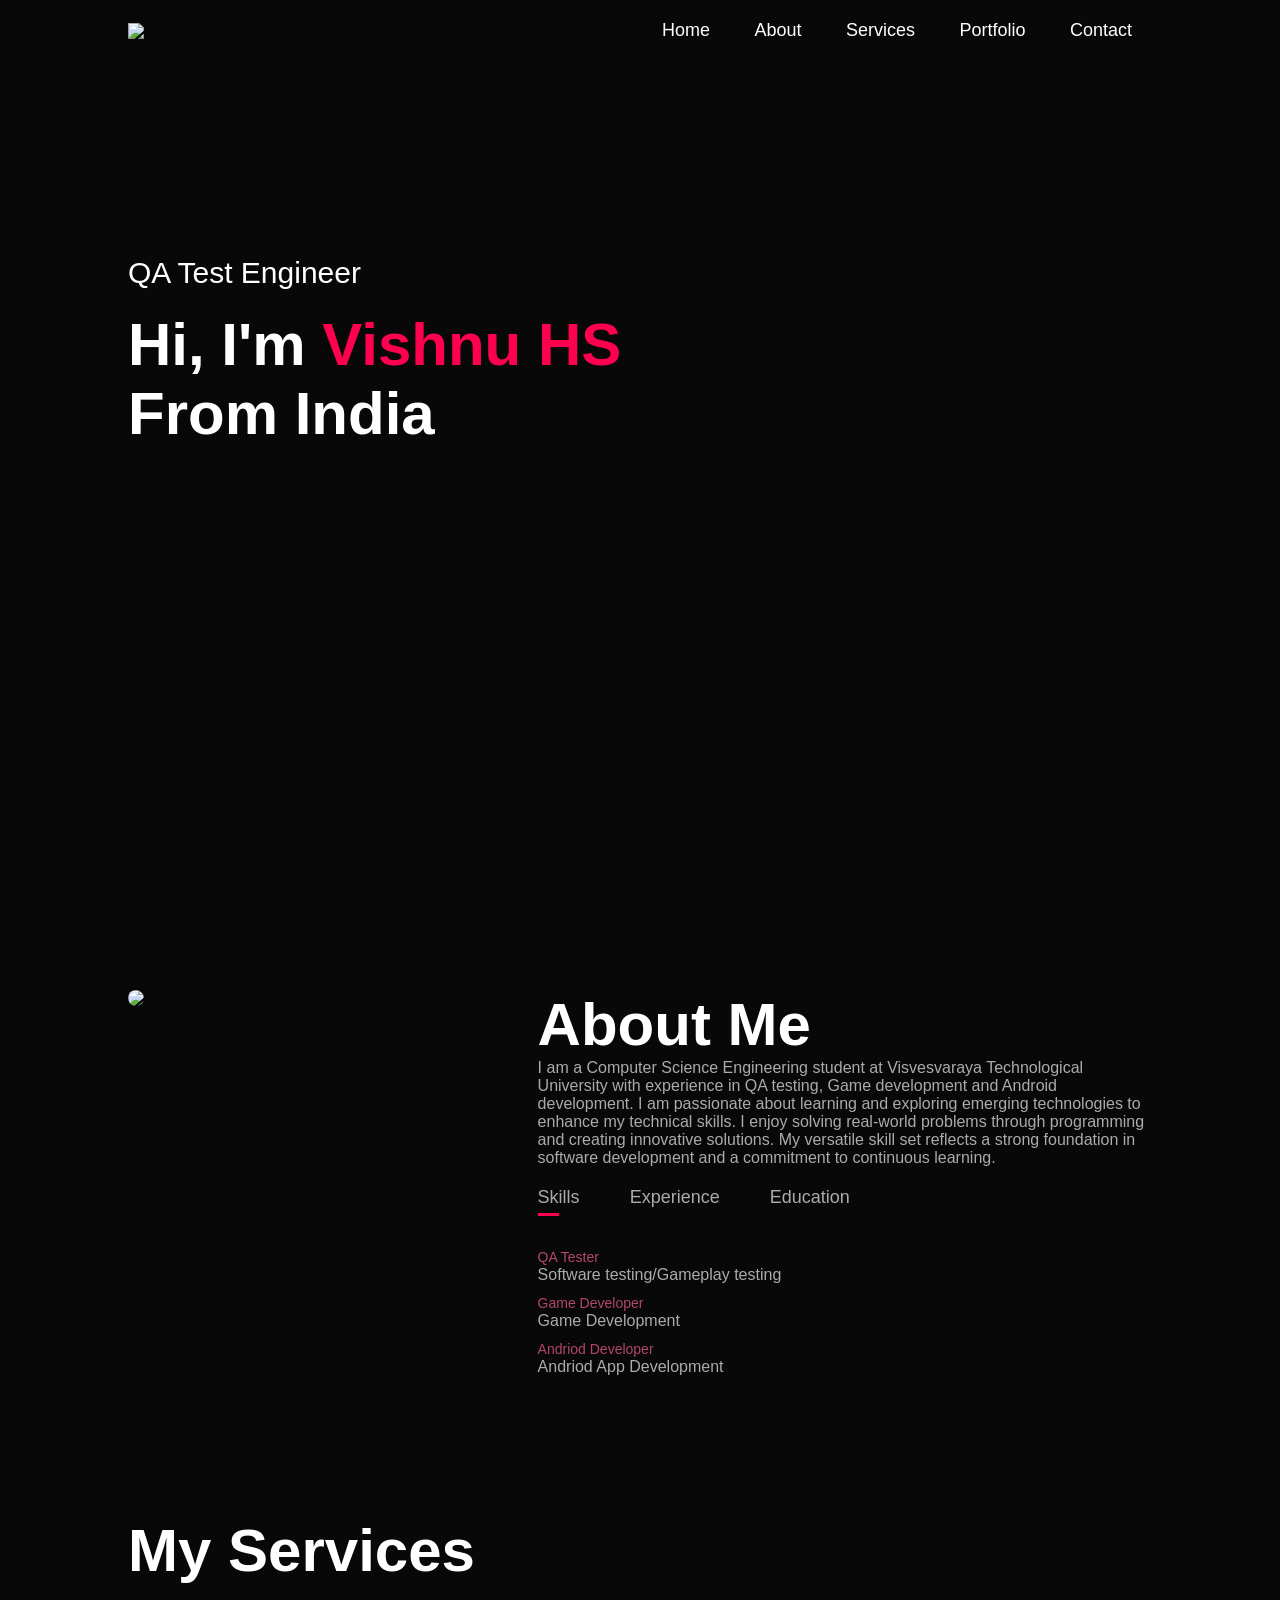
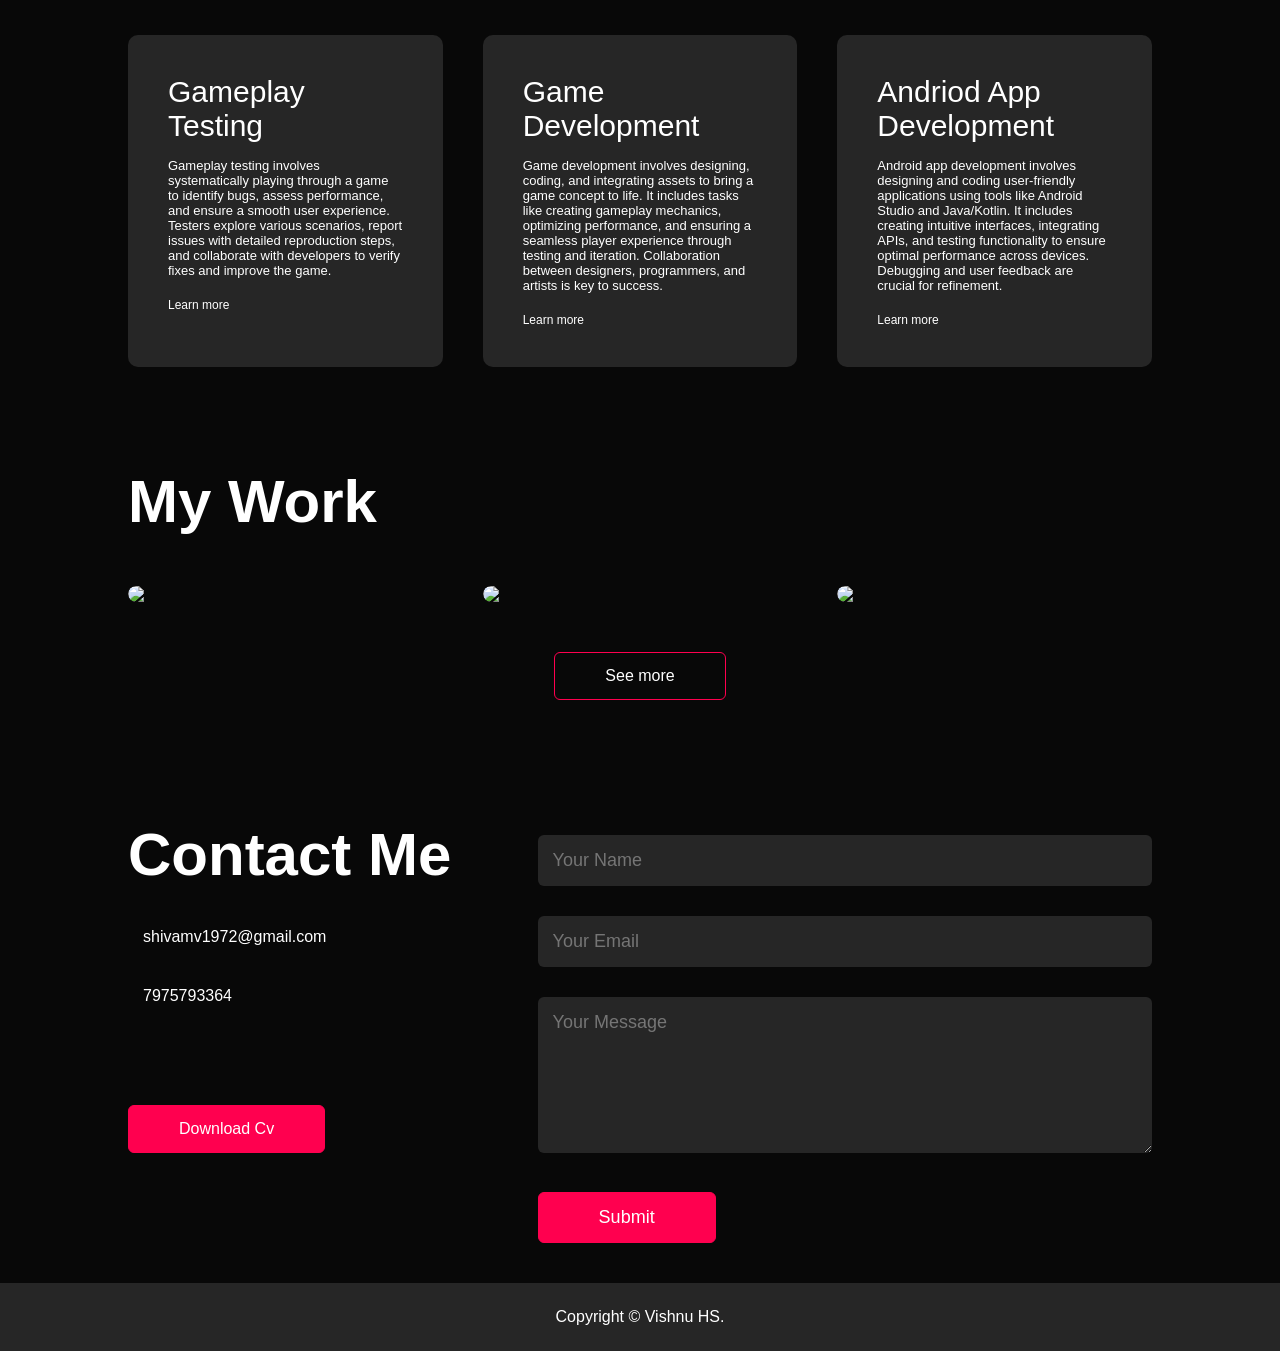
==== index.html @ 69793a9e "Add files via upload" ====
<!DOCTYPE html>
<html lang="en">
    <head>
        <meta charset="UTF-8">
        <meta http-equiv="X-UA-Compatible" content="IE=edge">
        <meta name="viewport" content="width=device-width, initial-scale=1.0">
        <title>Personal Portfolio Website</title>
        <link rel="stylesheet" href="style.css">
        <script src="https://kit.fontawesome.com/bfe7df4bf5.js" crossorigin="anonymous"></script>
    </head>
    <body>
    <div id="header">
        <div class="container">
            <nav>
                <img src="images/logo2.png" class="logo">
                <ul id="sidemenu">
                    <li><a href="#header">Home</a></li>
                    <li><a href="#about">About</a></li>
                    <li><a href="#services">Services</a></li>
                    <li><a href="#portfolio">Portfolio</a></li>
                    <li><a href="#contact">Contact</a></li>
                    <i class="fa-solid fa-xmark" onclick="closemenu()"></i>
                </ul>
                <i class="fa-solid fa-bars" onclick="openmenu()"></i>
            </nav>
        <div class="header-text">
            <p>QA Test Engineer</p>
            <h1>Hi, I'm <span>Vishnu HS</span><br>From India</h1>
        </div>
    </div>
</div>
<!-- ---------about--------- -->
<div id="about">
    <div class="container">
        <div class="row">
            <div class="about-col-1">
                <img src="images/user.png">
            </div>
            <div class="about-col-2">
                <h1 class="sub-title">About Me</h1>
                <p>I am a Computer Science Engineering student at Visvesvaraya Technological University with experience in QA testing, Game development and Android development. I am passionate about learning and exploring emerging technologies to enhance my technical skills. I enjoy solving real-world problems through programming and creating innovative solutions. My versatile skill set reflects a strong foundation in software development and a commitment to continuous learning.</p>
            
                <div class="tab-titles">
                    <p class="tab-links active-link" onclick="opentab('skills')">Skills</p>
                    <p class="tab-links" onclick="opentab('experience')">Experience</p>
                    <p class="tab-links"onclick="opentab('education')">Education</p>
                </div>
                <div class="tab-contents active-tab" id="skills">
                    <ul>
                        <li><span>QA Tester</span><br>Software testing/Gameplay testing</li>
                        <li><span>Game Developer</span><br>Game Development</li>
                        <li><span>Andriod Developer</span><br>Andriod App Development</li>
                    </ul>
                </div>
                <div class="tab-contents" id="experience">
                    <ul>
                        <li><span>Oct 2023-Nov 2023</span><br>Intrenship at ARK Infosolution</li>
                        <li><span>Oct 2022-oct 2022</span><br>Intrenship at 10 Seconds</li>
                    </ul>
                </div>
                <div class="tab-contents" id="education">
                    <ul>
                        <li><span>2019</span><br>SRV High School Hassan</li>
                        <li><span>2021</span><br>BGS PU College (PCMC) Hassan</li>
                        <li><span>2025</span><br>BE in Computer Science at RIT Hassan</li>
                    </ul>
                </div>
            </div>
        </div>
    </div>
</div>
<!-- ------------services------------ -->
<div id="services">
    <div class="container">
        <h1 class="sub-title">My Services</h1>
        <div class="services-list">
            <div>
                <i class="fa-solid fa-gamepad"></i>
                <h2>Gameplay Testing</h2>
                <p>Gameplay testing involves systematically playing through a game to identify bugs, assess performance, and ensure a smooth user experience. Testers explore various scenarios, report issues with detailed reproduction steps, and collaborate with developers to verify fixes and improve the game.</p>
                <a href="#">Learn more</a>
            </div>
            <div>
                <i class="fa-solid fa-trophy"></i>
                <h2>Game Development</h2>
                <p>Game development involves designing, coding, and integrating assets to bring a game concept to life. It includes tasks like creating gameplay mechanics, optimizing performance, and ensuring a seamless player experience through testing and iteration. Collaboration between designers, programmers, and artists is key to success.</p>
                <a href="#">Learn more</a>
            </div>
            <div>
                <i class="fa-brands fa-android"></i>
                <h2>Andriod App Development</h2>
                <p>Android app development involves designing and coding user-friendly applications using tools like Android Studio and Java/Kotlin. It includes creating intuitive interfaces, integrating APIs, and testing functionality to ensure optimal performance across devices. Debugging and user feedback are crucial for refinement.</p>
                <a href="#">Learn more</a>
            </div>
        </div>  
    </div>
</div>
<!-- ----------portfolio----------- -->
<div id="portfolio">
    <div class="container">
        <h1 class="sub-title">My Work</h1>
        <div class="work-list">
            <div class="work">
                <img src="images/work-1.png">
                <div class="layer">
                    <h3>Memory Card Game</h3>
                    <p>A memory card game challenges players to match pairs of cards by remembering their positions. Players flip two cards at a time, aiming to find matching pairs while improving memory and concentration skills. It's engaging and often features themes or images for added fun.</p>
                    <a href="https://github.com/VisHnuhs117/Memory-Card-Game"><i class="fa-solid fa-up-right-from-square"></i></a>
                </div>
            </div>
            <div class="work">
                <img src="images/work-3.png">
                <div class="layer">
                    <h3>MediaMorph AI</h3>
                    <p>A mini project on Generative AI called 'MediaMorph AI' for our VTU 6th semester curriculum. It generates media content from user prompts. We chose Django for building dynamic web applications, and OpenAI as our AI model.</p>
                    <a href="https://github.com/Sharan-m-04/MediaMorph-AI"><i class="fa-solid fa-up-right-from-square"></i></a>
                </div>
            </div>
            <div class="work">
                <img src="images/work-2.png">
                <div class="layer">
                    <h3>Inspyr AI</h3>
                    <p>A project on Generative AI called 'Inspyr AI' for our VTU 7th semester curriculum. It generates images, and websites from user prompts. We chose Django for its power and efficiency in building dynamic web applications, and OpenAI as our AI model.</p>
                    <a href="https://github.com/Sharan-m-04/Inspyr-AI"><i class="fa-solid fa-up-right-from-square"></i></a>
                </div>
            </div>
        </div>
        <a href="#" class="btn">See more</a>
    </div>
</div>
<!-- ------------contact------------- -->
<div id="contact">
    <div class="container">
        <div class="row">
            <div class="contact-left">
                <h1 class="sub-title">Contact Me</h1>
                <p><i class="fa-solid fa-paper-plane"></i> shivamv1972@gmail.com</p>
                <p><i class="fa-solid fa-phone"></i>7975793364</p>
                <div class="social-icons">
                    <a href="https://www.facebook.com/vishnu.hs.33"><i class="fa-brands fa-facebook"></i></a>
                    <a href="https://x.com/VishnuHs117"><i class="fa-brands fa-x-twitter"></i></a>
                    <a href="https://www.instagram.com/soul_vishnu/"><i class="fa-brands fa-instagram"></i></a>
                    <a href="https://www.linkedin.com/in/vishnuhs"><i class="fa-brands fa-linkedin"></i></a>
                </div>
                <a href="images/vishnu's final resume.pdf" download class="btn btn2">Download Cv</a>
            </div>
            <div class="contact-right">
                <form name="submit-to-google-sheet">
                    <input type="text" name="Name" placeholder="Your Name" required>
                    <input type="email" name="Email" placeholder="Your Email " required>
                    <textarea name="Message" rows="6" placeholder="Your Message"></textarea>
                    <button type="submit" class="btn btn2">Submit</button>
                </form>
                <span id="msg"></span>
            </div>
        </div>
    </div>
    <div class="copyright">
        <p>Copyright © Vishnu HS.</p>
    </div>
</div>


<script>
    
    var tablinks = document.getElementsByClassName("tab-links");
    var tabcontants = document.getElementsByClassName("tab-contents");

    function opentab(tabname){
        for(tablink of tablinks){
            tablink.classList.remove("active-link");
        }
        for(tabcontant of tabcontants){
            tabcontant.classList.remove("active-tab");
        }
        event.currentTarget.classList.add("active-link");
        document.getElementById(tabname).classList.add("active-tab");
    }
</script>

<script>

    var sidemenu = document.getElementById("sidemenu");

    function openmenu(){
        sidemenu.style.right = "0";
    }
    function closemenu(){
        sidemenu.style.right = "-200px";
    }
</script>
<script>
    const scriptURL = 'https://script.google.com/macros/s/AKfycbzP4ysiC6r37HpPtW-5pxnz7hqPcOcXJaPARmUXBC1kpALMcOkuEuBPaRUkXiksy0QAtQ/exec'
    const form = document.forms['submit-to-google-sheet']
    const msg = document.getElementById("msg")
  
    form.addEventListener('submit', e => {
      e.preventDefault()
      fetch(scriptURL, { method: 'POST', body: new FormData(form)})
        .then(response => {
            msg.innerHTML = "Message sent successfully"
            setTimeout(function(){
                msg.innerHTML = ""
            },5000)
            form.reset()
        })
        .catch(error => console.error('Error!', error.message))
    })
  </script>
</body>
</html>
---- style.css ----
*{
    margin: 0;
    padding: 0;
    font-family: 'Poppins', sans-serif;
    box-sizing: border-box;
}
html{
    scroll-behavior: smooth;
}
body{
    background: #080808;
    color: #fff;
}
#header{
    width: 100%;
    height: 100vh;
    background-image: url(images/background.png);
    background-size: cover;
    background-position: center;
}
.container{
    padding: 10px 10%;
}

.logo{
    width:110px
}
nav{
    display: flex;
    align-items: center;
    justify-content: space-between;
    flex-wrap: wrap;
}

nav ul li{
    display: inline-block;
    list-style: none;
    margin: 10px 20px;
}

nav ul li a{
    color: #fff;
    text-decoration: none;
    font-size: 18px;
    position: relative;
}
nav ul li a::after{
    content: '';
    width: 0;
    height: 3px;
    background: #ff004f;
    position: absolute;
    left: 0;
    bottom: -6px;
    transition: 0.5s;
}
nav ul li a:hover::after{
    width: 100%;
}
.header-text{
    margin-top: 20%;
    font-size: 30px;
}
.header-text h1{
    font-size: 60px;
    margin-top: 20px;
}
.header-text h1 span{
    color: #ff004f;
}

/* -----------about----------- */
#about{
    padding: 80px 0;
    color: #ababab;
}
.row{
    display: flex;
    justify-content: space-between;
    flex-wrap: wrap;
}

.about-col-1{
    flex-basis: 35%;
}
.about-col-1 img{
    width: 100%;
    border-radius: 15px;
}
.about-col-2{
    flex-basis: 60%;
}

.sub-title{
    font-size: 60px;
    font-weight: 600;
    color: #fff;
}

.tab-titles{
    display: flex;
    margin: 20px 0 40px;
}
.tab-links{
    margin-right: 50px;
    font-size: 18px;
    font-weight: 500;
    cursor: pointer;
    position: relative;
}
.tab-links::after{
    content: '';
    width: 0;
    height: 3px;
    background: #ff004f;
    position: absolute;
    left: 0;
    bottom: -8px;
    transition: 0.5s;
}

.tab-links.active-link::after{
    width: 50%;
}

.tab-contents ul li{
    list-style: none;
    margin: 10px 0; 
}
.tab-contents ul li span{
    color: #b54769;
    font-size: 14px;
}
.tab-contents{
    display: none;
}
.tab-contents.active-tab{
    display: block;
}

/* -----------services---------- */
#services{
    padding: 30px 0;
}
.services-list{
    display: grid;
    grid-template-columns: repeat(auto-fit, minmax(250px, 1fr));
    grid-gap: 40px;
    margin-top: 50px;
}
.services-list div{
    background: #262626;
    padding: 40px;
    font-size: 13px;
    font-weight: 300;
    border-radius: 10px;
    transition: background 0.5s, transform 0.5s;
}
.services-list div i{
    font-size: 50px;
    margin-bottom: 30px;
}
.services-list div h2{
    font-size: 30px;
    font-weight: 500;
    margin-bottom: 15px;
}
.services-list div a{
    text-decoration: none;
    color: #fff;
    font-size: 12px;
    margin-top: 20px;
    display: inline-block;
}
.services-list div:hover{
    background: #ff004f;
    transform: translateY(-10px);
}
/* ----------portfolio------------ */
#portfolio{
    padding: 50px 0;
}
.work-list{
    display: grid;
    grid-template-columns: repeat(auto-fit, minmax(250px, 1fr));
    grid-gap: 40px;
    margin-top: 50px;
}
.work{
    border-radius: 10px;
    position: relative;
    overflow: hidden;
}
.work img{
    width: 100%;
    border-radius: 10px;
    display: block;
    transition: transform 0.5s;
}
.layer{
    width: 100%;
    height: 0;
    background: linear-gradient(rgba(0,0,0,0.6), #ff004f);
    border-radius: 10px;
    position: absolute;
    left: 0;
    bottom: 0;
    overflow: hidden;
    display: flex;
    align-items: center;
    justify-content: center;
    flex-direction: column;
    padding: 0, 40px;
    text-align: center;
    font-size: 14px;
    transition: height 0.5s;
}
.layer h3{
    font-weight: 500;
    margin-bottom: 20px;
}
.layer a{
    margin-top: 20px;
    color: #ff004f;
    text-decoration: none;
    font-size: 18px;
    line-height: 60px;
    background: #fff;
    width: 60px;
    height: 60px;
    border-radius: 50%;
    text-align: center;
}
.work:hover img{
    transform: scale(1.1);
}
.work:hover .layer{
    height: 100%;
}
.btn{
    display: block;
    margin: 50px auto;
    width: fit-content;
    border: 1px solid #ff004f;
    padding: 14px 50px;
    border-radius: 6px;
    text-decoration: none;
    color: #fff;
    transition: background 0.5s;
}
.btn:hover{
    background: #ff004f;
}
/* -----------contact--------- */
.contact-left{
    flex-basis: 35%;
}
.contact-right{
    flex-basis: 60%;
}
.contact-left p{
    margin-top: 30px;
}
.contact-left p i{
    color: #ff004f;
    margin-right: 15px;
    font-size: 25px;
}
.social-icons{
    margin-top: 30px;
}
.social-icons a{
    text-decoration: none;
    font-size: 30px;
    margin-right: 15px;
    color: #ababab;
    display: inline-block;
    transition: transform 0.5s;
}
.social-icons a:hover{
    color: #ff004f;
    transform: translateY(-5px);
}
.btn.btn2{
    display: inline-block;
    background: #ff004f;
}
.contact-right form{
    width: 100%;
}
form input, form textarea{
    width: 100%;
    border: 0;
    outline: none;
    background: #262626;
    padding: 15px;
    margin: 15px 0;
    color: #fff;
    font-size: 18px;
    border-radius: 6px;
}
form .btn2{
    padding: 14px 60px;
    font-size: 18px;
    margin-top: 20px;
    cursor: pointer;
}
.copyright{
    width: 100%;
    text-align: center;
    padding: 25px;
    background: #262626;
    font-weight: 300;
    margin-top: 20px;
}
/* -------------css for small screens------------- */
nav .fa-solid{
    display: none;
}

@media only screen and (max-width: 600px){
    #header{
        background-image: url(images/phone-background.png);
    }
    .header-text{
        margin-top: 100%;
        font-size: 16px;
    }
    .header-text h1{
        font-size: 30px;
    }
    nav .fa-solid{
        display: block;
        font-size: 25px;
    }
    nav ul{
        background: #ff004f;
        position: fixed;
        top: 0;
        right: -200px;
        width: 200px;
        height: 100vh;
        padding-top: 50px;
        z-index: 2;
        transition: right 0.5s;
    }
    nav ul li{
        display: block;
        margin: 25px;
    }
    nav ul .fa-solid{
        position: absolute;
        top: 25px;
        left: 25px;
        cursor: pointer;
    }
    .sub-title{
        font-size: 40px;
    }
    .about-col-1, .about-col-2{
        flex-basis: 100%;
    }
    .about-col-1{
        margin-bottom: 30px;
    }
    .about-col-2{
        font-size: 14px;
    }
    .tab-links{
        font-size: 16px;
        margin-right: 20px;
    }
    .contact-left, .contact-right{
        flex-basis: 100%;
    }
    .copyright{
        font-size: 14px;
    }
}
#msg{
    color: #61b752;
    margin-top: -40px;
    display: block;
}
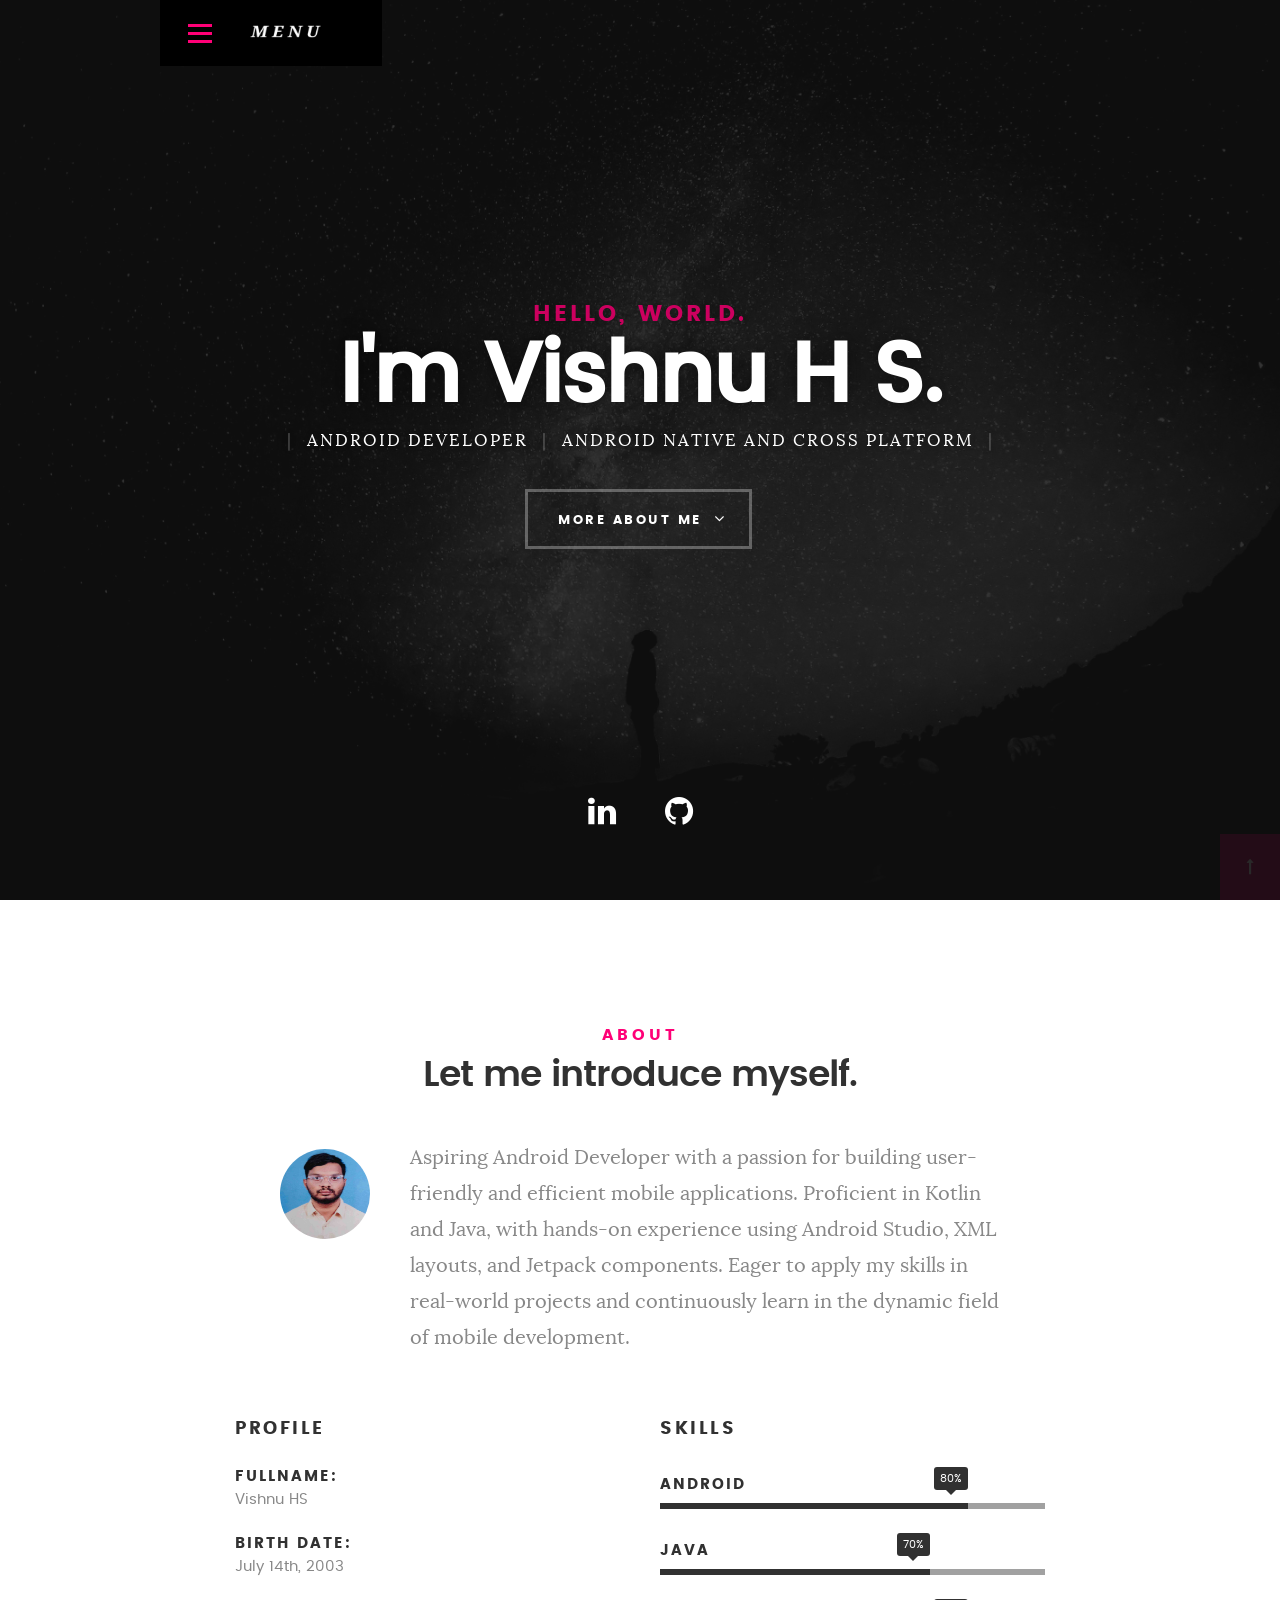
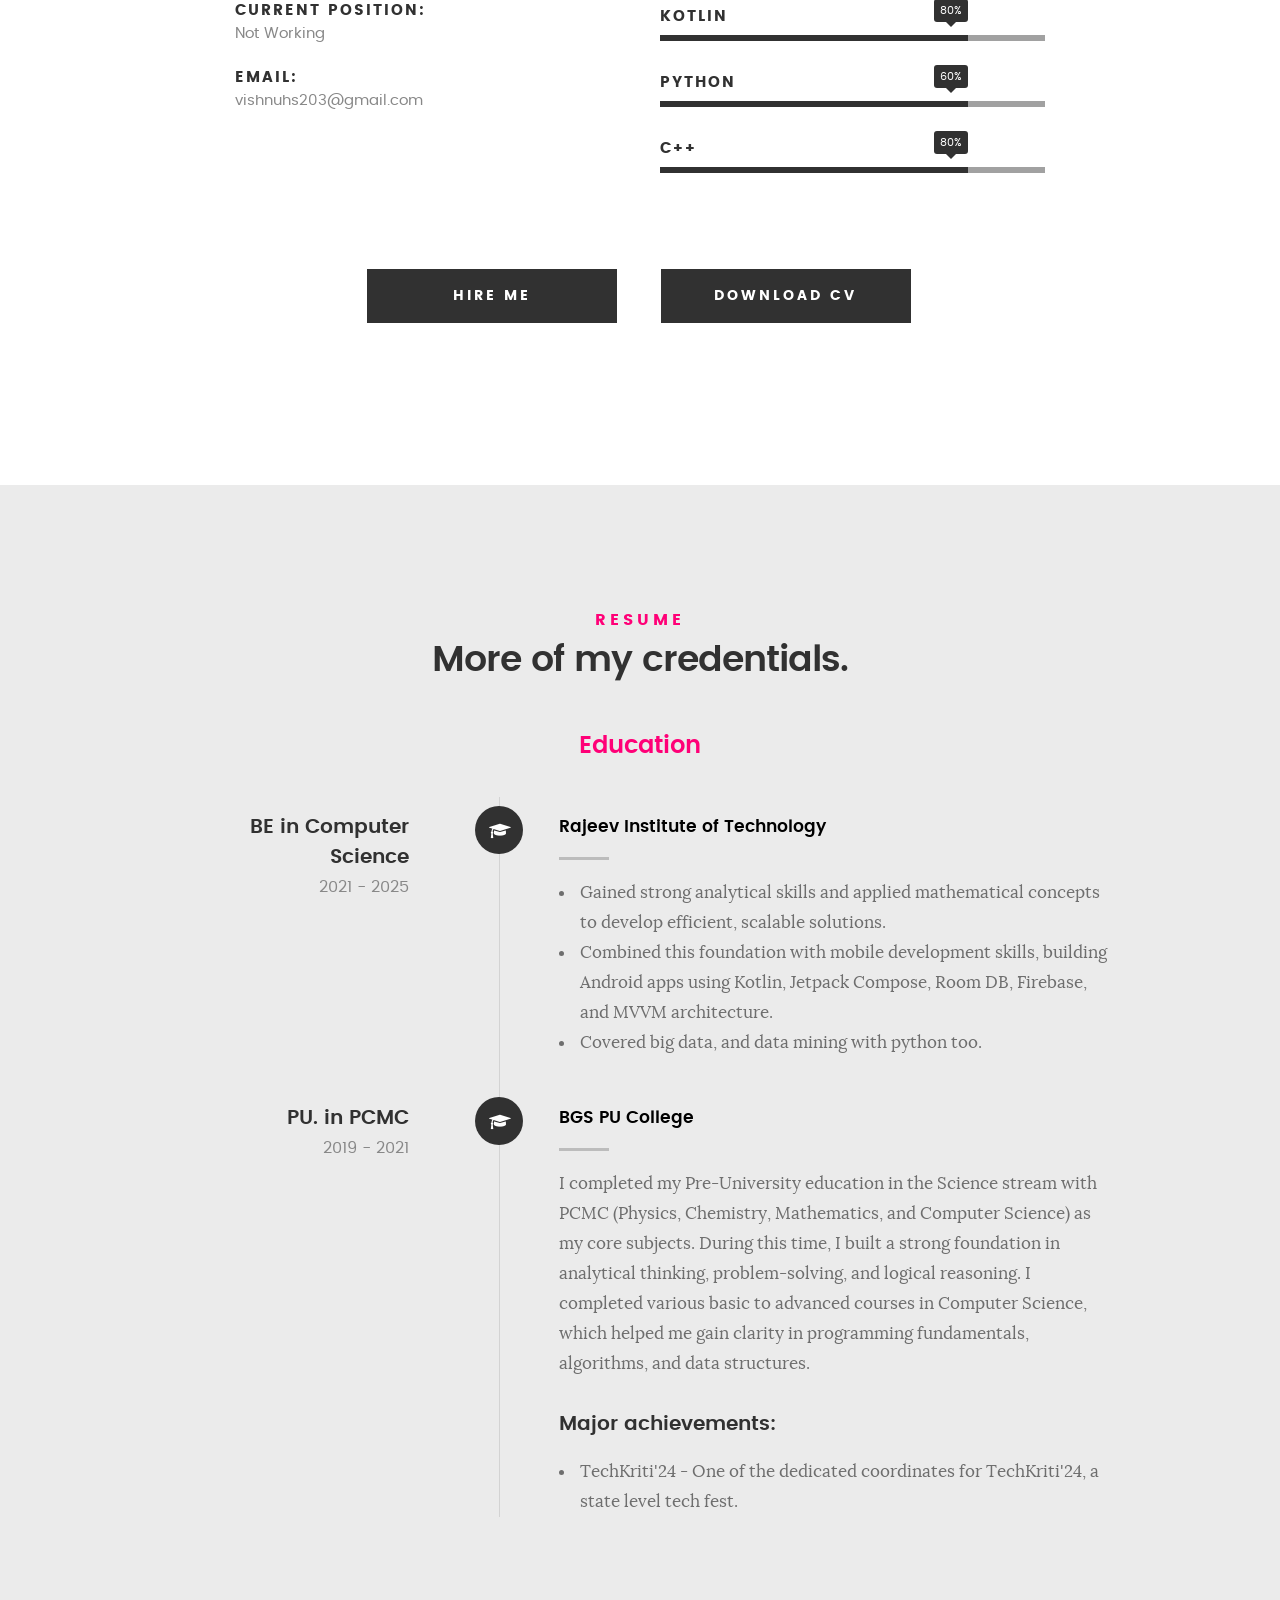
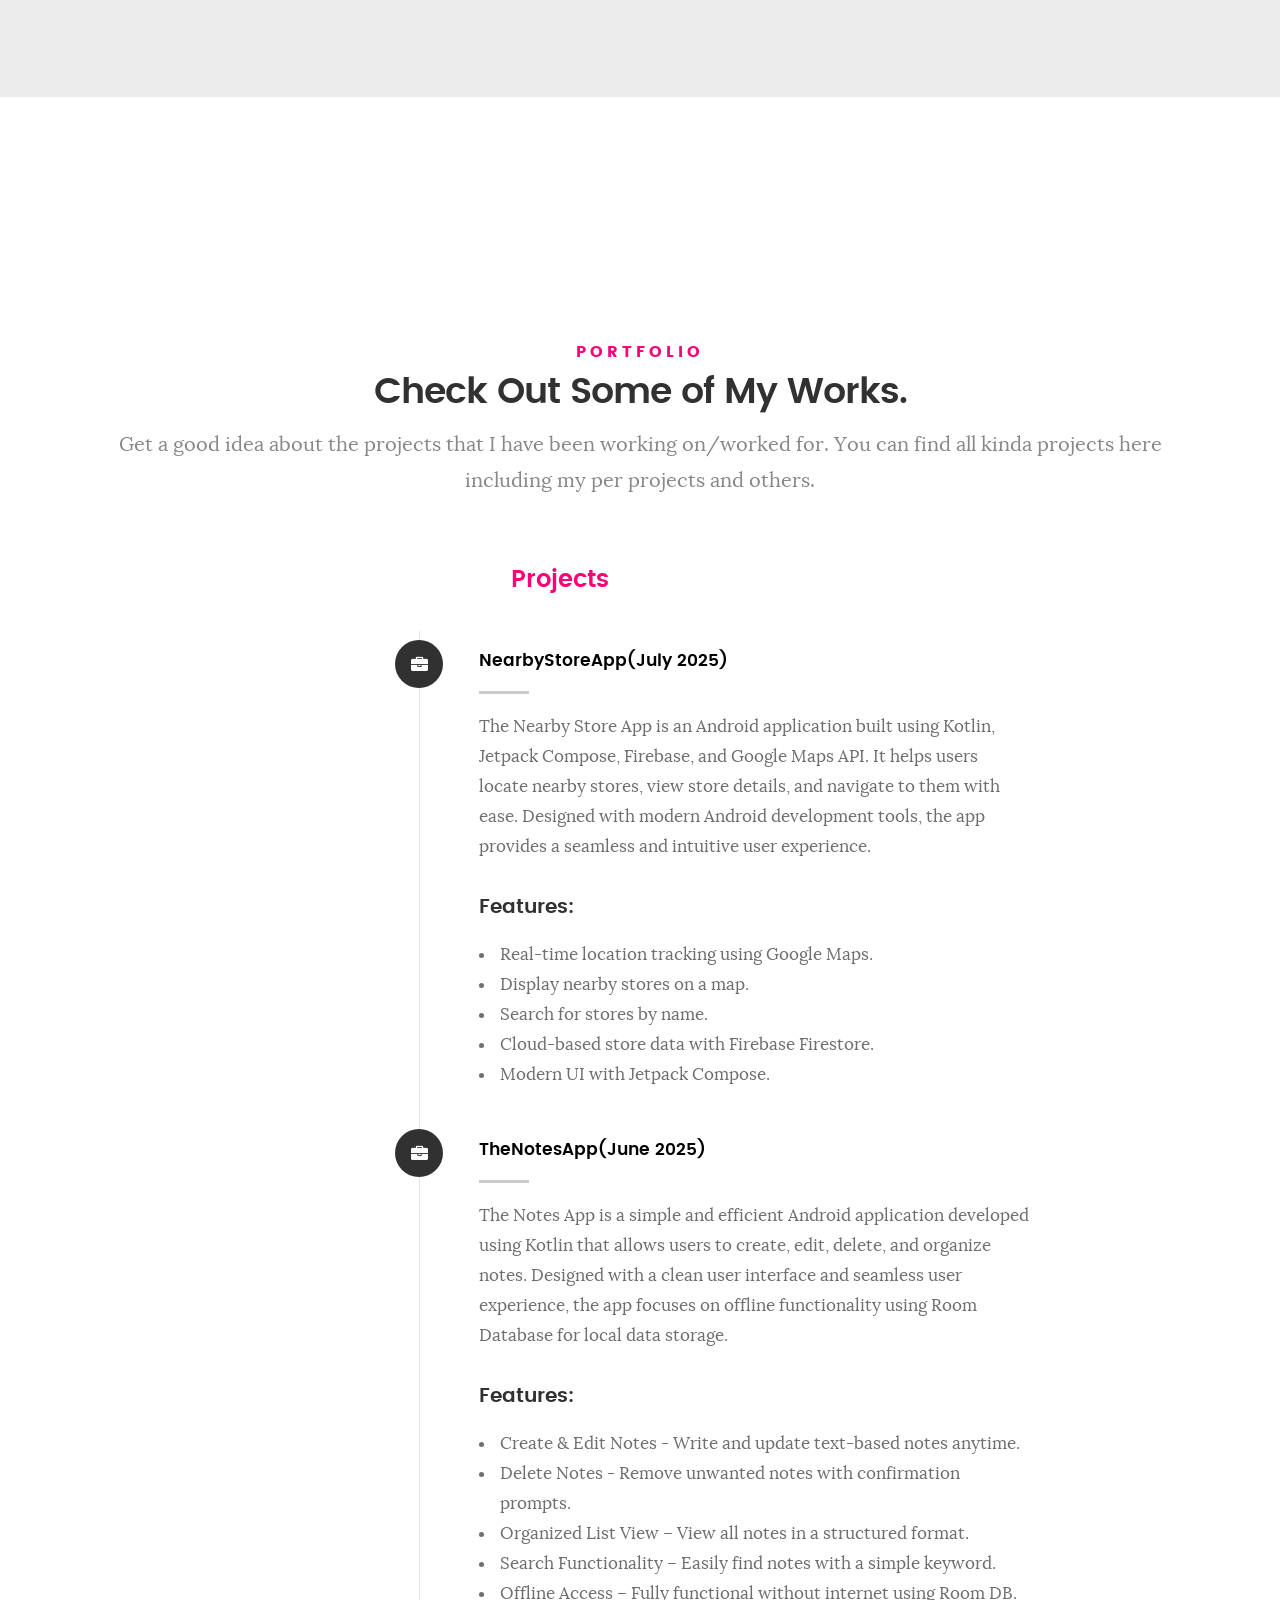
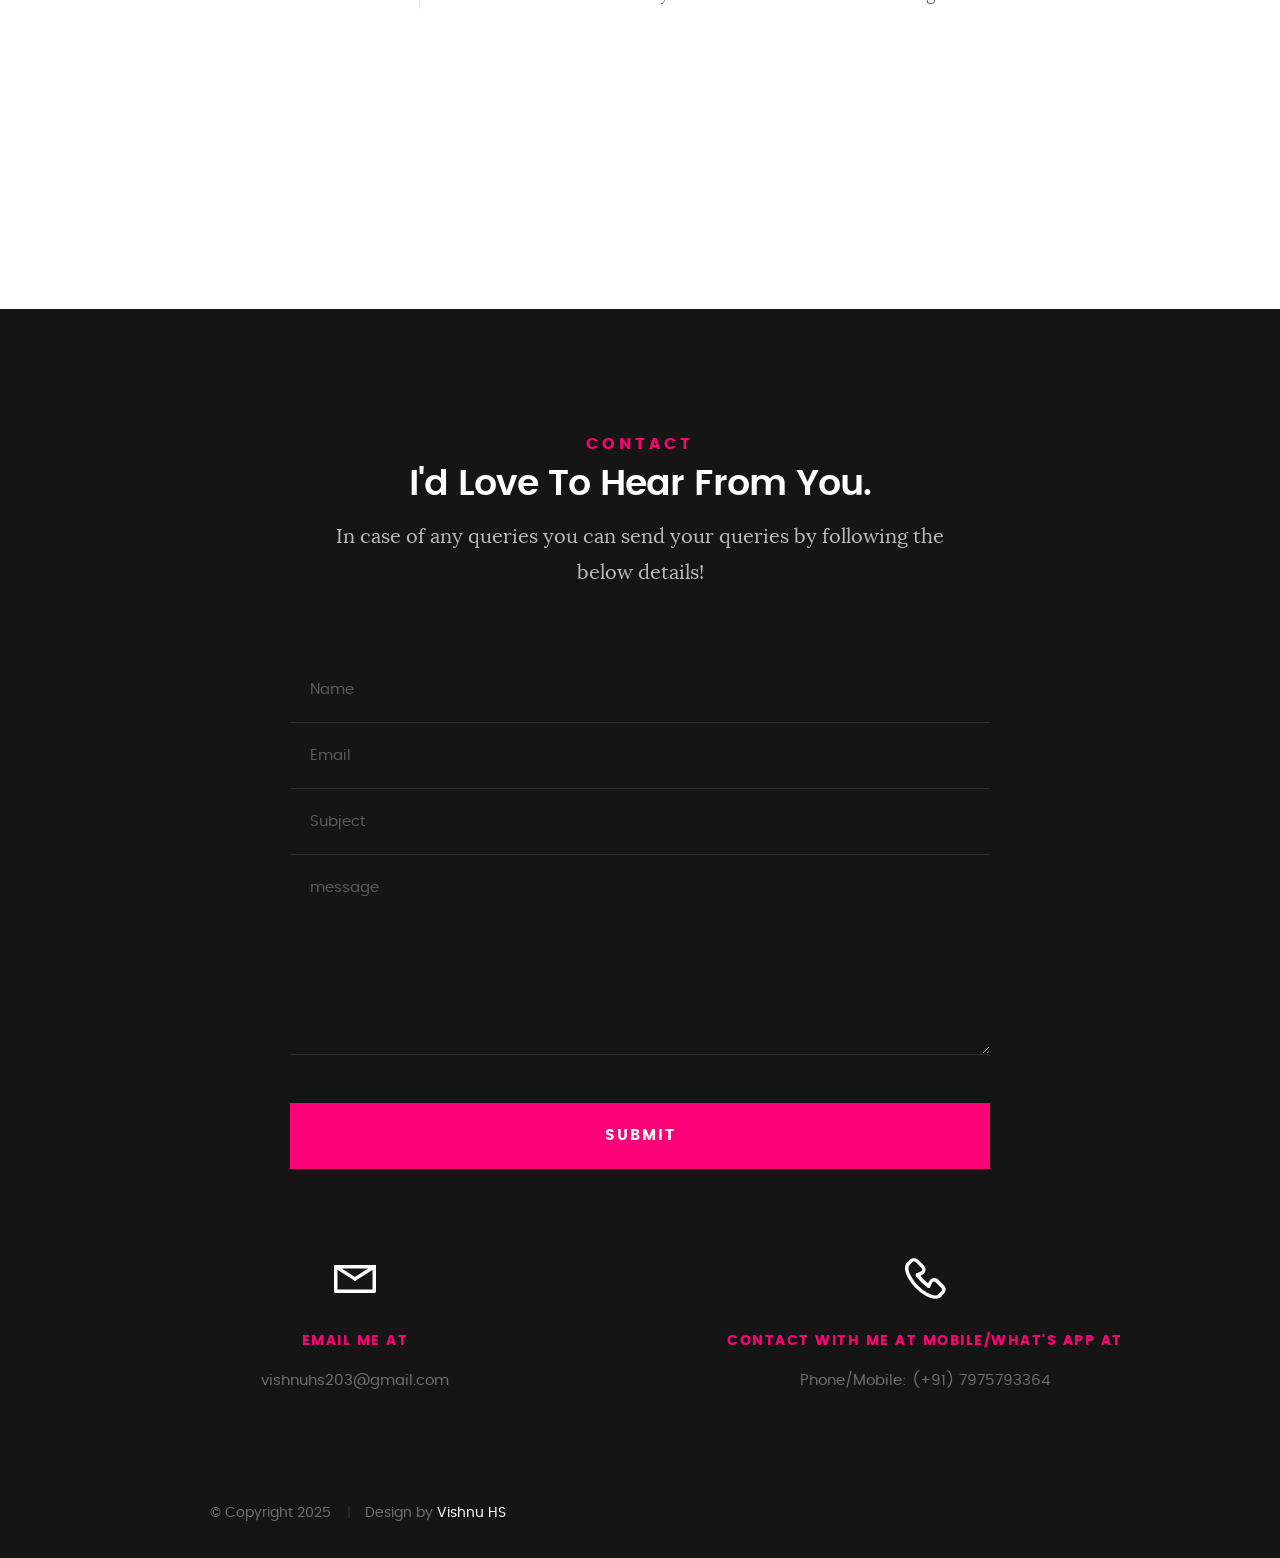
==== commit 8fdb451f: "Add files via upload" ====
--- a/index.html
+++ b/index.html
@@ -1,211 +1,542 @@
 <!DOCTYPE html>
-<html lang="en">
-    <head>
-        <meta charset="UTF-8">
-        <meta http-equiv="X-UA-Compatible" content="IE=edge">
-        <meta name="viewport" content="width=device-width, initial-scale=1.0">
-        <title>Personal Portfolio Website</title>
-        <link rel="stylesheet" href="style.css">
-        <script src="https://kit.fontawesome.com/bfe7df4bf5.js" crossorigin="anonymous"></script>
-    </head>
-    <body>
-    <div id="header">
-        <div class="container">
-            <nav>
-                <img src="images/logo2.png" class="logo">
-                <ul id="sidemenu">
-                    <li><a href="#header">Home</a></li>
-                    <li><a href="#about">About</a></li>
-                    <li><a href="#services">Services</a></li>
-                    <li><a href="#portfolio">Portfolio</a></li>
-                    <li><a href="#contact">Contact</a></li>
-                    <i class="fa-solid fa-xmark" onclick="closemenu()"></i>
-                </ul>
-                <i class="fa-solid fa-bars" onclick="openmenu()"></i>
-            </nav>
-        <div class="header-text">
-            <p>QA Test Engineer</p>
-            <h1>Hi, I'm <span>Vishnu HS</span><br>From India</h1>
-        </div>
-    </div>
-</div>
-<!-- ---------about--------- -->
-<div id="about">
-    <div class="container">
-        <div class="row">
-            <div class="about-col-1">
-                <img src="images/user.png">
-            </div>
-            <div class="about-col-2">
-                <h1 class="sub-title">About Me</h1>
-                <p>I am a Computer Science Engineering student at Visvesvaraya Technological University with experience in QA testing, Game development and Android development. I am passionate about learning and exploring emerging technologies to enhance my technical skills. I enjoy solving real-world problems through programming and creating innovative solutions. My versatile skill set reflects a strong foundation in software development and a commitment to continuous learning.</p>
-            
-                <div class="tab-titles">
-                    <p class="tab-links active-link" onclick="opentab('skills')">Skills</p>
-                    <p class="tab-links" onclick="opentab('experience')">Experience</p>
-                    <p class="tab-links"onclick="opentab('education')">Education</p>
-                </div>
-                <div class="tab-contents active-tab" id="skills">
-                    <ul>
-                        <li><span>QA Tester</span><br>Software testing/Gameplay testing</li>
-                        <li><span>Game Developer</span><br>Game Development</li>
-                        <li><span>Andriod Developer</span><br>Andriod App Development</li>
-                    </ul>
-                </div>
-                <div class="tab-contents" id="experience">
-                    <ul>
-                        <li><span>Oct 2023-Nov 2023</span><br>Intrenship at ARK Infosolution</li>
-                        <li><span>Oct 2022-oct 2022</span><br>Intrenship at 10 Seconds</li>
-                    </ul>
-                </div>
-                <div class="tab-contents" id="education">
-                    <ul>
-                        <li><span>2019</span><br>SRV High School Hassan</li>
-                        <li><span>2021</span><br>BGS PU College (PCMC) Hassan</li>
-                        <li><span>2025</span><br>BE in Computer Science at RIT Hassan</li>
-                    </ul>
-                </div>
-            </div>
-        </div>
-    </div>
-</div>
-<!-- ------------services------------ -->
-<div id="services">
-    <div class="container">
-        <h1 class="sub-title">My Services</h1>
-        <div class="services-list">
-            <div>
-                <i class="fa-solid fa-gamepad"></i>
-                <h2>Gameplay Testing</h2>
-                <p>Gameplay testing involves systematically playing through a game to identify bugs, assess performance, and ensure a smooth user experience. Testers explore various scenarios, report issues with detailed reproduction steps, and collaborate with developers to verify fixes and improve the game.</p>
-                <a href="#">Learn more</a>
-            </div>
-            <div>
-                <i class="fa-solid fa-trophy"></i>
-                <h2>Game Development</h2>
-                <p>Game development involves designing, coding, and integrating assets to bring a game concept to life. It includes tasks like creating gameplay mechanics, optimizing performance, and ensuring a seamless player experience through testing and iteration. Collaboration between designers, programmers, and artists is key to success.</p>
-                <a href="#">Learn more</a>
-            </div>
-            <div>
-                <i class="fa-brands fa-android"></i>
-                <h2>Andriod App Development</h2>
-                <p>Android app development involves designing and coding user-friendly applications using tools like Android Studio and Java/Kotlin. It includes creating intuitive interfaces, integrating APIs, and testing functionality to ensure optimal performance across devices. Debugging and user feedback are crucial for refinement.</p>
-                <a href="#">Learn more</a>
-            </div>
-        </div>  
-    </div>
-</div>
-<!-- ----------portfolio----------- -->
-<div id="portfolio">
-    <div class="container">
-        <h1 class="sub-title">My Work</h1>
-        <div class="work-list">
-            <div class="work">
-                <img src="images/work-1.png">
-                <div class="layer">
-                    <h3>Memory Card Game</h3>
-                    <p>A memory card game challenges players to match pairs of cards by remembering their positions. Players flip two cards at a time, aiming to find matching pairs while improving memory and concentration skills. It's engaging and often features themes or images for added fun.</p>
-                    <a href="https://github.com/VisHnuhs117/Memory-Card-Game"><i class="fa-solid fa-up-right-from-square"></i></a>
-                </div>
-            </div>
-            <div class="work">
-                <img src="images/work-3.png">
-                <div class="layer">
-                    <h3>MediaMorph AI</h3>
-                    <p>A mini project on Generative AI called 'MediaMorph AI' for our VTU 6th semester curriculum. It generates media content from user prompts. We chose Django for building dynamic web applications, and OpenAI as our AI model.</p>
-                    <a href="https://github.com/Sharan-m-04/MediaMorph-AI"><i class="fa-solid fa-up-right-from-square"></i></a>
-                </div>
-            </div>
-            <div class="work">
-                <img src="images/work-2.png">
-                <div class="layer">
-                    <h3>Inspyr AI</h3>
-                    <p>A project on Generative AI called 'Inspyr AI' for our VTU 7th semester curriculum. It generates images, and websites from user prompts. We chose Django for its power and efficiency in building dynamic web applications, and OpenAI as our AI model.</p>
-                    <a href="https://github.com/Sharan-m-04/Inspyr-AI"><i class="fa-solid fa-up-right-from-square"></i></a>
-                </div>
-            </div>
-        </div>
-        <a href="#" class="btn">See more</a>
-    </div>
-</div>
-<!-- ------------contact------------- -->
-<div id="contact">
-    <div class="container">
-        <div class="row">
-            <div class="contact-left">
-                <h1 class="sub-title">Contact Me</h1>
-                <p><i class="fa-solid fa-paper-plane"></i> shivamv1972@gmail.com</p>
-                <p><i class="fa-solid fa-phone"></i>7975793364</p>
-                <div class="social-icons">
-                    <a href="https://www.facebook.com/vishnu.hs.33"><i class="fa-brands fa-facebook"></i></a>
-                    <a href="https://x.com/VishnuHs117"><i class="fa-brands fa-x-twitter"></i></a>
-                    <a href="https://www.instagram.com/soul_vishnu/"><i class="fa-brands fa-instagram"></i></a>
-                    <a href="https://www.linkedin.com/in/vishnuhs"><i class="fa-brands fa-linkedin"></i></a>
-                </div>
-                <a href="images/vishnu's final resume.pdf" download class="btn btn2">Download Cv</a>
-            </div>
-            <div class="contact-right">
-                <form name="submit-to-google-sheet">
-                    <input type="text" name="Name" placeholder="Your Name" required>
-                    <input type="email" name="Email" placeholder="Your Email " required>
-                    <textarea name="Message" rows="6" placeholder="Your Message"></textarea>
-                    <button type="submit" class="btn btn2">Submit</button>
-                </form>
-                <span id="msg"></span>
-            </div>
-        </div>
-    </div>
-    <div class="copyright">
-        <p>Copyright © Vishnu HS.</p>
-    </div>
-</div>
-
-
+<!--[if IE 8 ]><html class="no-js oldie ie8" lang="en"> <![endif]-->
+<!--[if IE 9 ]><html class="no-js oldie ie9" lang="en"> <![endif]-->
+<!--[if (gte IE 9)|!(IE)]><!--><html class="no-js" lang="en"> <!--<![endif]-->
+<head>
+
+   <!--- basic page needs
+   ================================================== -->
+   <meta charset="utf-8">
+	<title>Vishnu H S - Portfolio</title>
+	<meta name="description" content="">  
+	<meta name="author" content="">
+
+   <!-- mobile specific metas
+   ================================================== -->
+	<meta name="viewport" content="width=device-width, initial-scale=1, maximum-scale=1">
+
+ 	<!-- CSS
+   ================================================== -->
+   <link rel="stylesheet" href="css/base.css">  
+   <link rel="stylesheet" href="css/main.css">
+   <link rel="stylesheet" href="css/vendor.css">     
+
+   <!-- script
+   ================================================== -->   
+	<script src="js/modernizr.js"></script>
+	<script src="js/pace.min.js"></script>
+
+   <!-- favicons
+	================================================== -->
+	<link rel="icon" type="image/png" href="favicon.jpg">
+
+	<!-- Google tag (gtag.js) -->
+	<script async src="https://www.googletagmanager.com/gtag/js?id=G-JNXBMHBRCS"></script>
+	<script>
+	  window.dataLayer = window.dataLayer || [];
+	  function gtag(){dataLayer.push(arguments);}
+	  gtag('js', new Date());
+
+	  gtag('config', 'G-JNXBMHBRCS');
+	</script>
+
+</head>
+
+<body id="top">
+
+	<!-- header 
+   ================================================== -->
+   <header>   	
+   	<div class="row">
+
+   		<div class="top-bar">
+   			<a class="menu-toggle" href="#"><span>Menu</span></a>
+
+	   		<div class="logo">
+		         <a href="images/logo.jpg">Menu</a>
+		      </div>		      
+
+		   	<nav id="main-nav-wrap">
+					<ul class="main-navigation">
+						<li class="current"><a class="smoothscroll"  href="#intro" title="">Home</a></li>
+						<li><a class="smoothscroll"  href="#about" title="">About</a></li>
+						<li><a class="smoothscroll"  href="#resume" title="">Resume</a></li>
+						<li><a class="smoothscroll"  href="#portfolio" title="">Portfolio</a></li>
+						<li><a class="smoothscroll"  href="#contact" title="">Contact</a></li>	
+					</ul>
+				</nav>    		
+   		</div> <!-- /top-bar --> 
+   		
+   	</div> <!-- /row --> 		
+   </header> <!-- /header -->
+
+	<!-- intro section
+   ================================================== -->
+   <section id="intro">   
+
+   	<div class="intro-overlay"></div>	
+
+   	<div class="intro-content">
+   		<div class="row">
+
+   			<div class="col-twelve">
+
+	   			<h5>Hello, World.</h5>
+	   			<h1>I'm Vishnu H S.</h1>
+
+	   			<p class="intro-position">
+	   				<span>Android Developer</span>
+	   				<span>Android Native and Cross Platform</span> 
+	   			</p>
+
+	   			<a class="button stroke smoothscroll" href="#about" title="">More About Me</a>
+
+	   		</div>  
+   			
+   		</div>   		 		
+   	</div> <!-- /intro-content --> 
+
+   	<ul class="intro-social">        
+         <li><a href="https://www.linkedin.com/in/vishnuhs/" target="_blank"><i class="fa fa-linkedin"></i></a></li>
+         <li><a href="https://github.com/VisHnuhs117" target="_blank"><i class="fa fa-github"></i></a></li>
+      </ul> <!-- /intro-social -->      	
+
+   </section> <!-- /intro -->
+
+
+   <!-- about section
+   ================================================== -->
+   <section id="about">  
+
+   	<div class="row section-intro">
+   		<div class="col-twelve">
+
+   			<h5>About</h5>
+   			<h1>Let me introduce myself.</h1>
+
+   			<div class="intro-info">
+
+   				<img src="images/profile_pic.jpg" alt="Profile Picture">
+
+   				<p class="lead">Aspiring Android Developer with a passion for building user-friendly and efficient mobile applications. Proficient in Kotlin and Java, with hands-on experience using Android Studio, XML layouts, and Jetpack components. Eager to apply my skills in real-world projects and continuously learn in the dynamic field of mobile development.</p>
+   			</div>   			
+
+   		</div>   		
+   	</div> <!-- /section-intro -->
+
+   	<div class="row about-content">
+
+   		<div class="col-six tab-full">
+
+   			<h3>Profile</h3>
+<!--    			<p>Lorem ipsum Qui veniam ut consequat ex ullamco nulla in non ut esse in magna sint minim officia consectetur nisi commodo ea magna pariatur nisi cillum.</p> -->
+
+   			<ul class="info-list">
+   				<li>
+   					<strong>Fullname:</strong>
+   					<span>Vishnu HS</span>
+   				</li>
+   				<li>
+   					<strong>Birth Date:</strong>
+   					<span>July 14th, 2003</span>
+   				</li>
+   				<li>
+   					<strong>Current Position:</strong>
+   					<span>Not Working</span>
+   				</li>
+   				<li>
+   					<strong>Email:</strong>
+   					<span>vishnuhs203@gmail.com</span>
+   				</li>
+
+   			</ul> <!-- /info-list -->
+
+   		</div>
+
+   		<div class="col-six tab-full">
+
+   			<h3>Skills</h3>
+
+				<ul class="skill-bars">
+				   <li>
+				   	<div class="progress percent80"><span>80%</span></div>
+				   	<strong>Android</strong>
+				   </li>
+				   <li>
+				   	<div class="progress percent70"><span>70%</span></div>
+				   	<strong>Java</strong>
+				   </li>
+				   <li>
+				   	<div class="progress percent80"><span>80%</span></div>
+				   	<strong>Kotlin</strong>
+				   </li>
+				   <li>
+				   	<div class="progress percent80"><span>60%</span></div>
+				   	<strong>Python</strong>
+				   </li>
+				   <li>
+				   	<div class="progress percent80"><span>80%</span></div>
+				   	<strong>C++</strong>
+				   </li>
+				   <!--<li>
+				   	<div class="progress percent75"><span>75%</span></div>
+				   	<strong>Flutter</strong>
+				   </li>-->
+				</ul> <!-- /skill-bars -->		
+
+   		</div>
+
+   	</div>
+
+   	<div class="row button-section">
+   		<div class="col-twelve">
+   			<a href="images/Vishnu Resume for Meta.pdf" target="_blank" title="Hire Me" class="button button-primary">Hire Me</a>
+   			<a href="images/Vishnu Resume for Meta.pdf" target="_blank" title="Download CV" class="button button-primary">Download CV</a>
+   		</div>   		
+   	</div>
+
+   </section> <!-- /process-->    
+
+
+   <!-- resume Section
+   ================================================== -->
+	<section id="resume" class="grey-section">
+
+		<div class="row section-intro">
+   		<div class="col-twelve">
+
+   			<h5>Resume</h5>
+   			<h1>More of my credentials.</h1>
+
+   		</div>   		
+   	</div> <!-- /section-intro--> 
+
+   	<div class="row resume-timeline">
+
+   		<div class="col-twelve resume-header">
+
+   			<h2>Education</h2>
+
+   		</div> <!-- /resume-header -->
+
+   		<div class="col-twelve">
+
+   			<div class="timeline-wrap">
+
+   				<div class="timeline-block">
+
+	   				<div class="timeline-ico">
+	   					<i class="fa fa-graduation-cap"></i>
+	   				</div>
+
+	   				<div class="timeline-header">
+	   					<h3>BE in Computer Science</h3>
+	   					<p>2021 - 2025</p>
+	   				</div>
+
+	   				<div class="timeline-content">
+	   					<h4><a href="https://rithassan.ac.in/" target="_blank">Rajeev Institute of Technology</a></h4>
+	   					<ul>
+	   						<li>Gained strong analytical skills and applied mathematical concepts to develop efficient, scalable solutions.</li>
+							<li>Combined this foundation with mobile development skills, building Android apps using Kotlin, Jetpack Compose, Room DB, Firebase, and MVVM architecture.</li>
+							<li>Covered big data, and data mining with python too.</li>
+	   					</ul>
+	   				</div>
+
+	   			</div> <!-- /timeline-block -->
+
+	   			<div class="timeline-block">
+
+	   				<div class="timeline-ico">
+	   					<i class="fa fa-graduation-cap"></i>
+	   				</div>
+
+	   				<div class="timeline-header">
+	   					<h3>PU. in PCMC</h3>
+	   					<p>2019 - 2021</p>
+	   				</div>
+
+	   				<div class="timeline-content">
+	   					<h4><a href="" target="_blank">BGS PU College</a></h4>
+	   					<p>I completed my Pre-University education in the Science stream with PCMC (Physics, Chemistry, Mathematics, and Computer Science) as my core subjects. During this time, I built a strong foundation in analytical thinking, problem-solving, and logical reasoning. I completed various basic to advanced courses in Computer Science, which helped me gain clarity in programming fundamentals, algorithms, and data structures.</p>
+						<h3>Major achievements:</h3>
+						<ul>
+							<li>TechKriti'24 - One of the dedicated coordinates for TechKriti'24, a state level tech fest.</li>
+						</ul>
+	   				</div>
+
+	   			</div> <!-- /timeline-block -->
+
+   			</div> <!-- /timeline-wrap -->   			
+
+   		</div> <!-- /col-twelve -->
+   		
+   	</div> <!-- /resume-timeline -->
+		
+	</section> <!-- /features -->
+
+
+	<!-- Portfolio Section
+   ================================================== -->
+	<section id="portfolio"> 
+
+   	<div class="row portfolio-content">
+
+   		<div class="col-twelve">
+
+			<section id="resume">
+
+		<div class="row section-intro">
+   		
+			<div class="col-twelve">
+
+   			<h5>Portfolio</h5>
+   			<h1>Check Out Some of My Works.</h1>
+
+			<p class="lead">Get a good idea about the projects that I have been working on/worked for. You can find all kinda projects here including my per projects and others.</p>
+
+   		</div>   		
+   	</div> <!-- /section-intro--> 
+
+   	<div class="row resume-timeline">
+
+   		<div class="col-twelve resume-header">
+			
+   			<h2>Projects</h2>
+
+   		</div> <!-- /resume-header -->
+
+   			<!-- portfolio-wrapper -->
+
+			<div class="col-twelve">
+
+   			<div class="timeline-wrap">
+
+   				<div class="timeline-block">
+
+	   				<div class="timeline-ico">
+	   					<i class="fa fa-briefcase"></i>
+	   				</div>
+
+	   				<div class="timeline-content">
+	   					<h4><a href="https://github.com/VisHnuhs117/NearbyStoreApp" target="_blank">NearbyStoreApp(July 2025)</a></h4>
+	   					<p>The Nearby Store App is an Android application built using Kotlin, Jetpack Compose, Firebase, and Google Maps API. It helps users locate nearby stores, view store details, and navigate to them with ease. Designed with modern Android development tools, the app provides a seamless and intuitive user experience.</p>
+	   					<h3>Features:</h3>
+	   					<ul>
+	   						<li>Real-time location tracking using Google Maps.</li>
+	   						<li>Display nearby stores on a map.</li>
+	   						<li>Search for stores by name.</li>
+	   						<li>Cloud-based store data with Firebase Firestore.</li>
+	   						<li>Modern UI with Jetpack Compose.</li>
+	   					</ul>
+	   				</div>
+
+	   			</div> <!-- /timeline-block -->
+
+	   			<div class="timeline-block">
+
+	   				<div class="timeline-ico">
+	   					<i class="fa fa-briefcase"></i>
+	   				</div>
+
+	   				<div class="timeline-content">
+	   					<h4><a href="https://github.com/VisHnuhs117/TheNotesApp" target="_blank">TheNotesApp(June 2025)</a></h4>
+	   					<p>The Notes App is a simple and efficient Android application developed using Kotlin that allows users to create, edit, delete, and organize notes. Designed with a clean user interface and seamless user experience, the app focuses on offline functionality using Room Database for local data storage.</p>
+	   					<h3>Features:</h3>
+	   					<ul>
+	   						<li>Create & Edit Notes - Write and update text-based notes anytime.</li>
+	   						<li>Delete Notes - Remove unwanted notes with confirmation prompts.</li>
+	   						<li>Organized List View – View all notes in a structured format.</li>
+	   						<li>Search Functionality – Easily find notes with a simple keyword.</li>
+	   						<li>Offline Access – Fully functional without internet using Room DB.</li>
+	   					</ul>
+	   				</div>
+
+	   			</div> <!-- /timeline-block -->
+
+	        		</div> <!-- /folio-item -->   
+
+	        		</div> <!-- /folio-item -->
+
+	        		</div> <!-- /folio-item -->     
+
+	            <!-- modal popups - begin
+	            ============================================================= -->      
+
+				   </div> <!-- /modal-01 -->
+
+
+				   </div> <!-- /modal-02 -->
+
+
+				   </div> <!-- /modal-03 -->
+
+
+				   </div> <!-- /modal-04 -->
+
+			        
+				   </div> <!-- /modal-05 -->
+
+				   
+				   </div> <!-- /modal-06 -->
+
+
+				   <!-- modal popups - end
+	            ============================================================= -->
+
+	         </div> <!-- /portfolio-wrapper --> 
+
+   		</div>  <!-- /twelve -->   
+
+   	</div> <!-- /portfolio-content --> 
+		
+	</section> <!-- /portfolio --> 
+	
+   <!-- contact   ================================================== -->
+	<section id="contact">
+
+		<div class="row section-intro">
+   		<div class="col-twelve">
+
+   			<h5>Contact</h5>
+   			<h1>I'd Love To Hear From You.</h1>
+
+   			<p class="lead">In case of any queries you can send your queries by following the below details!</p>
+
+   		</div> 
+   	</div> <!-- /section-intro -->
+
+   	<div class="row contact-form">
+
+   		<div class="col-twelve">
+
+            <!-- form -->
+            <form name="submit-to-google-sheet" name="contactForm" id="contactForm" method="post" action="">
+      			<fieldset>
+
+                  <div class="form-field">
+ 						   <input name="contactName" type="text" id="contactName" placeholder="Name" value="" minlength="2" required="">
+                  </div>
+                  <div class="form-field">
+	      			   <input name="contactEmail" type="email" id="contactEmail" placeholder="Email" value="" required="">
+	               </div>
+                  <div class="form-field">
+	     				   <input name="contactSubject" type="text" id="contactSubject" placeholder="Subject" value="">
+	               </div>                       
+                  <div class="form-field">
+	                 	<textarea name="contactMessage" id="contactMessage" placeholder="message" rows="10" cols="50" required=""></textarea>
+	               </div>                      
+                 <div class="form-field">
+                     <button class="submitform">Submit</button>
+                     <div id="submit-loader">
+                        <div class="text-loader">Sending...</div>                             
+       				      <div class="s-loader">
+								  	<div class="bounce1"></div>
+								  	<div class="bounce2"></div>
+								  	<div class="bounce3"></div>
+								</div>
+							</div>
+                  </div>
+
+      			</fieldset>
+      		</form> <!-- Form End -->
+
+            <!-- contact-warning -->
+            <div id="message-warning">            	
+            </div>            
+            <!-- contact-success -->
+      		<div id="message-success">
+               <i class="fa fa-check"></i>Your message was sent, thank you!<br>
+      		</div>
+
+         </div> <!-- /col-twelve -->
+   		
+   	</div> <!-- /contact-form -->
+
+   	<div class="row contact-info">
+
+   		<div class="col-six tab-full collapse">
+
+   			<div class="icon">
+   				<i class="icon-mail"></i>
+   			</div>
+
+   			<h5>Email Me At</h5>
+
+   			<p>vishnuhs203@gmail.com<br></p>
+
+   		</div>
+
+   		<div class="col-six tab-full">
+
+   			<div class="icon">
+   				<i class="icon-phone"></i>
+   			</div>
+
+   			<h5>Contact with me at Mobile/What's App At</h5>
+
+   			<p>Phone/Mobile: (+91) 7975793364<br></p>
+
+   		</div>
+   		
+   	</div> <!-- /contact-info -->
+		
+	</section> <!-- /contact -->
+
+
+   <!-- footer
+   ================================================== -->
+
+   <footer>
+     	<div class="row">
+
+     		<div class="col-six tab-full pull-right social">
+
+     			<!-- <ul class="footer-social">        
+			      <li><a href="#"><i class="fa fa-facebook"></i></a></li>
+			      <li><a href="#"><i class="fa fa-behance"></i></a></li>
+			      <li><a href="#"><i class="fa fa-twitter"></i></a></li>
+			      <li><a href="#"><i class="fa fa-dribbble"></i></a></li>
+			      <li><a href="#"><i class="fa fa-instagram"></i></a></li>
+			   </ul>  -->
+	      		
+	      </div>
+
+      	<div class="col-eight tab-full">
+	      	<div class="copyright">
+		        	<span>© Copyright 2025 </span> 
+		        	<span>Design by <a href="">Vishnu HS</a></span> 
+		        	<!--<span>Distributed by <a href="">themewagon</a></span>	-->         	
+		         </div>		                  
+	      	</div>
+
+	      	<div id="go-top">
+		         <a class="smoothscroll" title="Back to Top" href="#top"><i class="fa fa-long-arrow-up"></i></a>
+		      </div>
+
+      	</div> <!-- /row -->     	
+   </footer>  
+
+   <div id="preloader"> 
+    	<div id="loader"></div>
+   </div> 
+
+   <!-- Java Script
+   ================================================== --> 
+   <script src="js/jquery-2.1.3.min.js"></script>
+   <script src="js/plugins.js"></script>
+   <script src="js/main.js"></script>
 <script>
-    
-    var tablinks = document.getElementsByClassName("tab-links");
-    var tabcontants = document.getElementsByClassName("tab-contents");
-
-    function opentab(tabname){
-        for(tablink of tablinks){
-            tablink.classList.remove("active-link");
-        }
-        for(tabcontant of tabcontants){
-            tabcontant.classList.remove("active-tab");
-        }
-        event.currentTarget.classList.add("active-link");
-        document.getElementById(tabname).classList.add("active-tab");
-    }
+  const scriptURL = 'https://script.google.com/macros/s/AKfycbwugRmHoCvjI6mK5-ICXD0AaOpKjWevOi0HQRF6gOdJgsHmKrALtM7G-nRo8RuRp0gvbQ/exec'
+  const form = document.forms['submit-to-google-sheet']
+
+  form.addEventListener('submit', e => {
+    e.preventDefault()
+    fetch(scriptURL, { method: 'POST', body: new FormData(form)})
+      .then(response => console.log('Success!', response))
+      .catch(error => console.error('Error!', error.message))
+  })
 </script>
-
-<script>
-
-    var sidemenu = document.getElementById("sidemenu");
-
-    function openmenu(){
-        sidemenu.style.right = "0";
-    }
-    function closemenu(){
-        sidemenu.style.right = "-200px";
-    }
-</script>
-<script>
-    const scriptURL = 'https://script.google.com/macros/s/AKfycbzP4ysiC6r37HpPtW-5pxnz7hqPcOcXJaPARmUXBC1kpALMcOkuEuBPaRUkXiksy0QAtQ/exec'
-    const form = document.forms['submit-to-google-sheet']
-    const msg = document.getElementById("msg")
-  
-    form.addEventListener('submit', e => {
-      e.preventDefault()
-      fetch(scriptURL, { method: 'POST', body: new FormData(form)})
-        .then(response => {
-            msg.innerHTML = "Message sent successfully"
-            setTimeout(function(){
-                msg.innerHTML = ""
-            },5000)
-            form.reset()
-        })
-        .catch(error => console.error('Error!', error.message))
-    })
-  </script>
 </body>
+
 </html>
--- a/css/base.css
+++ b/css/base.css
@@ -0,0 +1,871 @@
+/**
+ * =================================================================== 
+ *
+ *  Kards v1.0 Base Stylesheet
+ *  url: styleshout.com
+ *  03-01-2016
+ *  ------------------------------------------------------------------
+ *  TOC:
+ *  01. reset
+ *  02. basic/base setup styles
+ *  03. grid
+ *  04. MISC
+ *
+ * =================================================================== 
+ */
+
+/** 
+ * ===================================================================
+ * 01. reset - normalize.css v3.0.2 | MIT License | git.io/normalize
+ *
+ * ------------------------------------------------------------------- 
+ */
+html {
+	font-family: sans-serif;
+	-ms-text-size-adjust: 100%;
+	-webkit-text-size-adjust: 100%;
+}
+
+body {
+	margin: 0;
+}
+
+article,
+aside,
+details,
+figcaption,
+figure,
+footer,
+header,
+hgroup,
+main,
+menu,
+nav,
+section,
+summary {
+	display: block;
+}
+
+audio,
+canvas,
+progress,
+video {
+	display: inline-block;
+	vertical-align: baseline;
+}
+
+audio:not([controls]) {
+	display: none;
+	height: 0;
+}
+
+[hidden],
+template {
+	display: none;
+}
+
+a {
+	background: transparent;
+}
+
+a:active,
+a:hover {
+	outline: 0;
+}
+
+abbr[title] {
+	border-bottom: 1px dotted;
+}
+
+b,
+strong {
+	font-weight: bold;
+}
+
+dfn {
+	font-style: italic;
+}
+
+h1 {
+	font-size: 2em;
+	margin: 0.67em 0;
+}
+
+mark {
+	background: #ff0;
+	color: #000;
+}
+
+small {
+	font-size: 80%;
+}
+
+sub,
+sup {
+	font-size: 75%;
+	line-height: 0;
+	position: relative;
+	vertical-align: baseline;
+}
+
+sup {
+	top: -0.5em;
+}
+
+sub {
+	bottom: -0.25em;
+}
+
+img {
+	border: 0;
+}
+
+svg:not(:root) {
+	overflow: hidden;
+}
+
+figure {
+	margin: 1em 40px;
+}
+
+hr {
+	-moz-box-sizing: content-box;
+	box-sizing: content-box;
+	height: 0;
+}
+
+pre {
+	overflow: auto;
+}
+
+code,
+kbd,
+pre,
+samp {
+	font-family: monospace, monospace;
+	font-size: 1em;
+}
+
+button,
+input,
+optgroup,
+select,
+textarea {
+	color: inherit;
+	font: inherit;
+	margin: 0;
+}
+
+button {
+	overflow: visible;
+}
+
+button,
+select {
+	text-transform: none;
+}
+
+button,
+html input[type="button"],
+input[type="reset"],
+input[type="submit"] {
+	-webkit-appearance: button;
+	cursor: pointer;
+}
+
+button[disabled],
+html input[disabled] {
+	cursor: default;
+}
+
+button::-moz-focus-inner,
+input::-moz-focus-inner {
+	border: 0;
+	padding: 0;
+}
+
+input {
+	line-height: normal;
+}
+
+input[type="checkbox"],
+input[type="radio"] {
+	box-sizing: border-box;
+	padding: 0;
+}
+
+input[type="number"]::-webkit-inner-spin-button,
+input[type="number"]::-webkit-outer-spin-button {
+	height: auto;
+}
+
+input[type="search"] {
+	-webkit-appearance: textfield;
+	-moz-box-sizing: content-box;
+	-webkit-box-sizing: content-box;
+	box-sizing: content-box;
+}
+
+input[type="search"]::-webkit-search-cancel-button,
+input[type="search"]::-webkit-search-decoration {
+	-webkit-appearance: none;
+}
+
+fieldset {
+	border: 1px solid #c0c0c0;
+	margin: 0 2px;
+	padding: 0.35em 0.625em 0.75em;
+}
+
+legend {
+	border: 0;
+	padding: 0;
+}
+
+textarea {
+	overflow: auto;
+}
+
+optgroup {
+	font-weight: bold;
+}
+
+table {
+	border-collapse: collapse;
+	border-spacing: 0;
+}
+
+td,
+th {
+	padding: 0;
+}
+
+/** 
+ * ===================================================================
+ * 02. basic/base setup styles - (_basic.scss)
+ *
+ * ------------------------------------------------------------------- 
+ */
+html {
+	font-size: 62.5%;
+	box-sizing: border-box;
+}
+
+*,
+*::before,
+*::after {
+	box-sizing: inherit;
+}
+
+body {
+	font-weight: normal;
+	line-height: 1;
+	text-rendering: optimizeLegibility;
+	word-wrap: break-word;
+	-webkit-overflow-scrolling: touch;
+	-webkit-text-size-adjust: none;
+}
+
+body,
+input,
+button {
+	-moz-osx-font-smoothing: grayscale;
+	-webkit-font-smoothing: antialiased;
+}
+
+/**
+ * Media - (_basic.scss)
+ * ------------------------------------------------------------------- 
+ */
+img,
+video {
+	max-width: 100%;
+	height: auto;
+}
+
+/**
+ * Typography resets - (_basic.scss)
+ * ------------------------------------------------------------------- 
+ */
+div,
+dl,
+dt,
+dd,
+ul,
+ol,
+li,
+h1,
+h2,
+h3,
+h4,
+h5,
+h6,
+pre,
+form,
+p,
+blockquote,
+th,
+td {
+	margin: 0;
+	padding: 0;
+}
+
+h1,
+h2,
+h3,
+h4,
+h5,
+h6 {
+	-webkit-font-variant-ligatures: common-ligatures;
+	-moz-font-variant-ligatures: common-ligatures;
+	font-variant-ligatures: common-ligatures;
+	text-rendering: optimizeLegibility;
+}
+
+em,
+i {
+	font-style: italic;
+	line-height: inherit;
+}
+
+strong,
+b {
+	font-weight: bold;
+	line-height: inherit;
+}
+
+small {
+	font-size: 60%;
+	line-height: inherit;
+}
+
+ol,
+ul {
+	list-style: none;
+}
+
+li {
+	display: block;
+}
+
+/**
+ * links - (_basic.scss)
+ * ------------------------------------------------------------------- 
+ */
+a {
+	text-decoration: none;
+	line-height: inherit;
+}
+
+a img {
+	border: none;
+}
+
+/**
+ * inputs - (_basic.scss)
+ * ------------------------------------------------------------------- 
+ */
+fieldset {
+	margin: 0;
+	padding: 0;
+}
+
+input[type="email"],
+input[type="number"],
+input[type="search"],
+input[type="text"],
+input[type="tel"],
+input[type="url"],
+input[type="password"],
+textarea {
+	-webkit-appearance: none;
+	-moz-appearance: none;
+	-ms-appearance: none;
+	-o-appearance: none;
+	appearance: none;
+}
+
+/** 
+ * ===================================================================
+ * 03. grid - (_grid.scss)
+ *
+ * ------------------------------------------------------------------- 
+ */
+.row {
+	width: 94%;
+	max-width: 1140px;
+	margin: 0 auto;
+}
+
+.row:before,
+.row:after {
+	content: "";
+	display: table;
+}
+
+.row:after {
+	clear: both;
+}
+
+.row .row {
+	width: auto;
+	max-width: none;
+	margin-left: -20px;
+	margin-right: -20px;
+}
+
+[class*="col-"],
+.bgrid {
+	float: left;
+}
+
+[class*="col-"] + [class*="col-"].end {
+	float: right;
+}
+
+[class*="col-"] {
+	padding: 0 20px;
+}
+
+.col-one {
+	width: 8.33333%;
+}
+
+.col-two,
+.col-1-6 {
+	width: 16.66667%;
+}
+
+.col-three,
+.col-1-4 {
+	width: 25%;
+}
+
+.col-four,
+.col-1-3 {
+	width: 33.33333%;
+}
+
+.col-five {
+	width: 41.66667%;
+}
+
+.col-six,
+.col-1-2 {
+	width: 50%;
+}
+
+.col-seven {
+	width: 58.33333%;
+}
+
+.col-eight,
+.col-2-3 {
+	width: 66.66667%;
+}
+
+.col-nine,
+.col-3-4 {
+	width: 75%;
+}
+
+.col-ten,
+.col-5-6 {
+	width: 83.33333%;
+}
+
+.col-eleven {
+	width: 91.66667%;
+}
+
+.col-twelve,
+.col-full {
+	width: 100%;
+}
+
+/**
+ * small screens - (_grid.scss)
+ * --------------------------------------------------------------- 
+ */
+@media screen and (max-width:1024px) {
+	.row .row {
+		margin-left: -18px;
+		margin-right: -18px;
+	}
+
+	[class*="col-"] {
+		padding: 0 18px;
+	}
+
+}
+
+/**
+ * tablets - (_grid.scss)
+ * --------------------------------------------------------------- 
+ */
+@media screen and (max-width:768px) {
+	.row {
+		width: auto;
+		padding-left: 30px;
+		padding-right: 30px;
+	}
+
+	.row .row {
+		padding-left: 0;
+		padding-right: 0;
+		margin-left: -15px;
+		margin-right: -15px;
+	}
+
+	[class*="col-"] {
+		padding: 0 15px;
+	}
+
+	.tab-1-4 {
+		width: 25%;
+	}
+
+	.tab-1-3 {
+		width: 33.33333%;
+	}
+
+	.tab-1-2 {
+		width: 50%;
+	}
+
+	.tab-2-3 {
+		width: 66.66667%;
+	}
+
+	.tab-3-4 {
+		width: 75%;
+	}
+
+	.tab-full {
+		width: 100%;
+	}
+
+}
+
+/**
+ * large mobile devices - (_grid.scss)
+ * --------------------------------------------------------------- 
+ */
+@media screen and (max-width:600px) {
+	.row {
+		padding-left: 25px;
+		padding-right: 25px;
+	}
+
+	.row .row {
+		margin-left: -10px;
+		margin-right: -10px;
+	}
+
+	[class*="col-"] {
+		padding: 0 10px;
+	}
+
+	.mob-1-4 {
+		width: 25%;
+	}
+
+	.mob-1-2 {
+		width: 50%;
+	}
+
+	.mob-3-4 {
+		width: 75%;
+	}
+
+	.mob-full {
+		width: 100%;
+	}
+
+}
+
+/**
+ * small mobile devices - (_grid.scss)
+ * --------------------------------------------------------------- 
+ */
+@media screen and (max-width:400px) {
+	.row .row {
+		padding-left: 0;
+		padding-right: 0;
+		margin-left: 0;
+		margin-right: 0;
+	}
+
+	[class*="col-"] {
+		width: 100% !important;
+		float: none !important;
+		clear: both !important;
+		margin-left: 0;
+		margin-right: 0;
+		padding: 0;
+	}
+
+	[class*="col-"] + [class*="col-"].end {
+		float: none;
+	}
+
+}
+
+/** 
+ * ===================================================================
+ * block grids - (_grid.scss)
+ *
+ * ------------------------------------------------------------------- 
+ */
+[class*="block-"]:before,
+[class*="block-"]:after {
+	content: "";
+	display: table;
+}
+
+[class*="block-"]:after {
+	clear: both;
+}
+
+.block-1-6 .bgrid {
+	width: 16.66667%;
+}
+
+.block-1-4 .bgrid {
+	width: 25%;
+}
+
+.block-1-3 .bgrid {
+	width: 33.33333%;
+}
+
+.block-1-2 .bgrid {
+	width: 50%;
+}
+
+/**
+ * Clearing for block grid columns. Allow columns with 
+ * different heights to align properly.
+ */
+.block-1-6 .bgrid:nth-child(6n+1),
+.block-1-4 .bgrid:nth-child(4n+1),
+.block-1-3 .bgrid:nth-child(3n+1),
+.block-1-2 .bgrid:nth-child(2n+1) {
+	clear: both;
+}
+
+/**
+ * small screens - (_grid.scss)
+ * --------------------------------------------------------------- 
+ */
+@media screen and (max-width:1024px) {
+	.block-s-1-6 .bgrid {
+		width: 16.66667%;
+	}
+
+	.block-s-1-4 .bgrid {
+		width: 25%;
+	}
+
+	.block-s-1-3 .bgrid {
+		width: 33.33333%;
+	}
+
+	.block-s-1-2 .bgrid {
+		width: 50%;
+	}
+
+	.block-s-full .bgrid {
+		width: 100%;
+		clear: both;
+	}
+
+	[class*="block-s-"] .bgrid:nth-child(n) {
+		clear: none;
+	}
+
+	.block-s-1-6 .bgrid:nth-child(6n+1),
+	.block-s-1-4 .bgrid:nth-child(4n+1),
+	.block-s-1-3 .bgrid:nth-child(3n+1),
+	.block-s-1-2 .bgrid:nth-child(2n+1) {
+		clear: both;
+	}
+
+}
+
+/**
+ * tablets - (_grid.scss)
+ * --------------------------------------------------------------- 
+ */
+@media screen and (max-width:768px) {
+	.block-tab-1-6 .bgrid {
+		width: 16.66667%;
+	}
+
+	.block-tab-1-4 .bgrid {
+		width: 25%;
+	}
+
+	.block-tab-1-3 .bgrid {
+		width: 33.33333%;
+	}
+
+	.block-tab-1-2 .bgrid {
+		width: 50%;
+	}
+
+	.block-tab-full .bgrid {
+		width: 100%;
+		clear: both;
+	}
+
+	[class*="block-tab-"] .bgrid:nth-child(n) {
+		clear: none;
+	}
+
+	.block-tab-1-6 .bgrid:nth-child(6n+1),
+	.block-tab-1-4 .bgrid:nth-child(4n+1),
+	.block-tab-1-3 .bgrid:nth-child(3n+1),
+	.block-tab-1-2 .bgrid:nth-child(2n+1) {
+		clear: both;
+	}
+
+}
+
+/**
+ * large mobile devices - (_grid.scss)
+ * --------------------------------------------------------------- 
+ */
+@media screen and (max-width:600px) {
+	.block-mob-1-6 .bgrid {
+		width: 16.66667%;
+	}
+
+	.block-mob-1-4 .bgrid {
+		width: 25%;
+	}
+
+	.block-mob-1-3 .bgrid {
+		width: 33.33333%;
+	}
+
+	.block-mob-1-2 .bgrid {
+		width: 50%;
+	}
+
+	.block-mob-full .bgrid {
+		width: 100%;
+		clear: both;
+	}
+
+	[class*="block-mob-"] .bgrid:nth-child(n) {
+		clear: none;
+	}
+
+	.block-mob-1-6 .bgrid:nth-child(6n+1),
+	.block-mob-1-4 .bgrid:nth-child(4n+1),
+	.block-mob-1-3 .bgrid:nth-child(3n+1),
+	.block-mob-1-2 .bgrid:nth-child(2n+1) {
+		clear: both;
+	}
+
+}
+
+/**
+ * stack on small mobile devices - (_grid.scss)
+ * --------------------------------------------------------------- 
+ */
+@media screen and (max-width:400px) {
+	.stack .bgrid {
+		width: 100% !important;
+		float: none !important;
+		clear: both !important;
+		margin-left: 0;
+		margin-right: 0;
+	}
+
+}
+
+/** 
+ * ===================================================================
+ * 04. MISC  - (_grid.scss)
+ *
+ * ------------------------------------------------------------------- 
+ */
+
+/**
+ * Clearing - (http://nicolasgallagher.com/micro-clearfix-hack/
+ */
+.group:before,
+.group:after {
+	content: "";
+	display: table;
+}
+
+.group:after {
+	clear: both;
+}
+
+/**
+ * Misc Helper Styles 
+ */
+.hide {
+	display: none;
+}
+
+.invisible {
+	visibility: hidden;
+}
+
+.antialiased {
+	-webkit-font-smoothing: antialiased;
+	-moz-osx-font-smoothing: grayscale;
+}
+
+.remove-bottom {
+	margin-bottom: 0;
+}
+
+.half-bottom {
+	margin-bottom: 1.5rem !important;
+}
+
+.add-bottom {
+	margin-bottom: 3rem !important;
+}
+
+.no-border {
+	border: none;
+}
+
+.full-width {
+	width: 100%;
+}
+
+.text-center {
+	text-align: center;
+}
+
+.text-left {
+	text-align: left;
+}
+
+.text-right {
+	text-align: right;
+}
+
+.pull-left {
+	float: left;
+}
+
+.pull-right {
+	float: right;
+}
+
+.align-center {
+	margin-left: auto;
+	margin-right: auto;
+	text-align: center;
+}
+
+/*# sourceMappingURL=base.css.map */
--- a/css/main.css
+++ b/css/main.css
@@ -0,0 +1,2599 @@
+/**
+ * =================================================================== 
+ *
+ *  Kards v1.0 Main Stylesheet
+ *  url: styleshout.com
+ *  03-01-2016
+ *  ------------------------------------------------------------------
+ *  TOC:
+ *  01. webfonts and iconfonts
+ *  02. base style overrides
+ *  03. typography & general theme styles
+ *  04. preloader
+ *  05. forms
+ *  06. buttons 
+ *  07. other components
+ *  08. common styles
+ *  09. header styles
+ *  10. intro
+ *  11. about
+ *  12. resume
+ *  13. portfolio
+ *  14. call-to-action section
+ *  15. services
+ *  16. stats
+ *  17. contact
+ *  18. footer
+ *
+ * =================================================================== 
+ */
+
+
+/** 
+ * ===================================================================
+ * 01. webfonts and iconfonts - (_document-setup.scss)
+ *
+ * ------------------------------------------------------------------- 
+ */
+@import url("fonts.css");
+@import url("font-awesome/css/font-awesome.min.css");
+@import url("micons/micons.css");
+
+
+/** 
+ * ===================================================================
+ * 02. base style overrides - (_document-setup.scss)
+ *
+ * ------------------------------------------------------------------- 
+ */
+html {
+	font-size: 10px;
+}
+
+@media only screen and (max-width:1024px) {
+	html {
+		font-size: 9.411764705882353px;
+	}
+}
+@media only screen and (max-width:768px) {
+	html {
+		font-size: 10px;
+	}
+}
+@media only screen and (max-width:400px) {
+	html {
+		font-size: 9.411764705882353px;
+	}
+}
+
+html, body {
+	height: 100%;
+}
+body {
+	background: #151515;
+	font-family: "lora-regular", serif;
+	font-size: 1.7rem;
+	line-height: 3rem;
+	color: #6e6e6e;
+}
+
+/**
+ * links - (_document-setup.scss)
+ * -------------------------------------------------------------------
+ */
+a, a:visited {
+	color: #000000;
+	-moz-transition: all 0.3s ease-in-out;
+	-o-transition: all 0.3s ease-in-out;
+	-webkit-transition: all 0.3s ease-in-out;
+	-ms-transition: all 0.3s ease-in-out;
+	transition: all 0.3s ease-in-out;
+}
+a:hover, a:focus, a:active {
+	color: #FF0077;
+	outline: 0;
+}
+
+/** 
+ * ===================================================================
+ * 03. typography & general theme styles - (_document-setup.scss)
+ *
+ * ------------------------------------------------------------------- 
+ */
+h1, h2, h3, h4, h5, h6, .h01, .h02, .h03, .h04, .h05, .h06 {
+	font-family: "poppins-semibold", sans-serif;
+	color: #313131;
+	font-style: normal;
+	text-rendering: optimizeLegibility;
+	margin-bottom: 2.1rem;
+}
+h3, .h03, h4, .h04 {
+	margin-bottom: 1.8rem;
+}
+h5, .h05, h6, .h06 {
+	font-family: "poppins-bold";
+	margin-bottom: 1.2rem;
+}
+h1, .h01 {
+	font-size: 3.1rem;
+	line-height: 1.355;
+	letter-spacing: -.1rem;
+}
+@media only screen and (max-width:600px) {
+	h1, .h01 {
+		font-size: 2.6rem;
+		letter-spacing: -.07rem;
+	}
+}
+h2, .h02 {
+	font-size: 2.4rem;
+	line-height: 1.25;
+}
+h3, .h03 {
+	font-size: 2rem;
+	line-height: 1.5;
+}
+h4, .h04 {
+	font-size: 1.7rem;
+	line-height: 1.765;
+}
+h5, .h05 {
+	font-size: 1.4rem;
+	line-height: 1.714;
+	text-transform: uppercase;
+	letter-spacing: .15rem;
+}
+h6, .h06 {
+	font-size: 1.3rem;
+	line-height: 1.846;
+	text-transform: uppercase;
+	letter-spacing: .15rem;
+}
+p img {
+	margin: 0;
+}
+p.lead {
+	font-family: "lora-regular", serif;
+	font-size: 2rem;
+	line-height: 1.8;
+	color: #888888;
+}
+@media only screen and (max-width:768px) {
+	p.lead {
+		font-size: 1.7rem;
+	}
+}
+em, i, strong, b {
+	font-size: 1.7rem;
+	line-height: 3rem;
+	font-style: normal;
+	font-weight: normal;
+}
+em, i {
+	font-family: "lora-italic", serif;
+}
+strong, b {
+	font-family: "lora-bold", serif;
+}
+small {
+	font-size: 1.2rem;
+	line-height: inherit;
+}
+blockquote {
+	margin: 3rem 0;
+	padding-left: 4rem;
+	position: relative;
+}
+blockquote:before {
+	content: "\201C";
+	font-size: 8rem;
+	line-height: 0px;
+	margin: 0;
+	color: #313131;
+	font-family: arial, sans-serif;
+	position: absolute;
+	top: 3rem;
+	left: 0;
+}
+blockquote p {
+	font-family: georgia, serif;
+	font-style: italic;
+	padding: 0;
+	font-size: 1.9rem;
+	line-height: 1.737;
+}
+blockquote cite {
+	display: block;
+	font-size: 1.3rem;
+	font-style: normal;
+	line-height: 1.616;
+}
+blockquote cite:before {
+	content: "\2014 \0020";
+}
+blockquote cite a, blockquote cite a:visited {
+	color: #888888;
+	border: none;
+}
+abbr {
+	font-family: "poppins-bold", serif;
+	font-variant: small-caps;
+	text-transform: lowercase;
+	letter-spacing: .05rem;
+	color: #888888;
+}
+var, kbd, samp, code, pre {
+	font-family: Consolas, "Andale Mono", Courier, "Courier New", monospace;
+}
+pre {
+	padding: 2.4rem 3rem 3rem;
+	background: #F1F1F1;
+}
+code {
+	font-size: 1.4rem;
+	margin: 0 .2rem;
+	padding: .3rem .6rem;
+	white-space: nowrap;
+	background: #F1F1F1;
+	border: 1px solid #E1E1E1;
+	border-radius: 3px;
+}
+pre > code {
+	display: block;
+	white-space: pre;
+	line-height: 2;
+	padding: 0;
+	margin: 0;
+}
+pre.prettyprint > code {
+	border: none;
+}
+del {
+	text-decoration: line-through;
+}
+abbr[title], dfn[title] {
+	border-bottom: 1px dotted;
+	cursor: help;
+}
+mark {
+	background: #FFF49B;
+	color: #000;
+}
+hr {
+	border: solid #d2d2d2;
+	border-width: 1px 0 0;
+	clear: both;
+	margin: 2.4rem 0 1.5rem;
+	height: 0;
+}
+
+/**
+ * Lists - (_document-setup.scss)  
+ * -------------------------------------------------------------------
+ */
+ol {
+	list-style: decimal;
+}
+ul {
+	list-style: disc;
+}
+li {
+	display: list-item;
+}
+ol, ul {
+	margin-left: 1.7rem;
+}
+ul li {
+	padding-left: .4rem;
+}
+ul ul, ul ol, ol ol, ol ul {
+	margin: .6rem 0 .6rem 1.7rem;
+}
+ul.disc li {
+	display: list-item;
+	list-style: none;
+	padding: 0 0 0 .8rem;
+	position: relative;
+}
+ul.disc li::before {
+	content: "";
+	display: inline-block;
+	width: 8px;
+	height: 8px;
+	border-radius: 50%;
+	background: #FF0077;
+	position: absolute;
+	left: -17px;
+	top: 11px;
+	vertical-align: middle;
+}
+dt {
+	margin: 0;
+	color: #FF0077;
+}
+dd {
+	margin: 0 0 0 2rem;
+}
+
+/**
+ * tables - (_document-setup.scss)  
+ * -------------------------------------------------------------------
+ */
+table {
+	border-width: 0;
+	width: 100%;
+	max-width: 100%;
+	font-family: "lora-regular", sans-serif;
+}
+th, td {
+	padding: 1.5rem 3rem;
+	text-align: left;
+	border-bottom: 1px solid #E8E8E8;
+}
+th {
+	color: #313131;
+	font-family: "poppins-bold", sans-serif;
+}
+td {
+	line-height: 1.5;
+}
+th:first-child, td:first-child {
+	padding-left: 0;
+}
+th:last-child, td:last-child {
+	padding-right: 0;
+}
+.table-responsive {
+	overflow-x: auto;
+	-webkit-overflow-scrolling: touch;
+}
+
+/**
+ * Spacing - (_document-setup.scss)  
+ * -------------------------------------------------------------------
+ */
+button, .button {
+	margin-bottom: 1.2;
+}
+fieldset {
+	margin-bottom: 1.5rem;
+}
+input,
+textarea,
+select,
+pre,
+blockquote,
+figure,
+table,
+p,
+ul,
+ol,
+dl,
+form,
+.fluid-video-wrapper,
+.ss-custom-select {
+	margin-bottom: 3rem;
+}
+
+/**
+ * floated image - (_document-setup.scss)  
+ * -------------------------------------------------------------------
+ */
+img.pull-right {
+	margin: .9rem 0 0 2.4rem;
+}
+img.pull-left {
+	margin: .9rem 2.4rem 0 0;
+}
+
+/**
+ * block grid paddings - (_document-setup.scss) 
+ * -------------------------------------------------------------------
+ */
+.bgrid {
+	padding: 0 20px;
+}
+@media only screen and (max-width:1024px) {
+	.bgrid {
+		padding: 0 18px;
+	}
+}
+@media only screen and (max-width:768px) {
+	.bgrid {
+		padding: 0 15px;
+	}
+}
+@media only screen and (max-width:600px) {
+	.bgrid {
+		padding: 0 10px;
+	}
+}
+@media only screen and (max-width:400px) {
+	.bgrid {
+		padding: 0;
+	}
+}
+
+/**
+ * pace.js styles - minimal  - (_document-setup.scss)
+ * -------------------------------------------------------------------
+ */
+.pace {
+	-webkit-pointer-events: none;
+	pointer-events: none;
+	-webkit-user-select: none;
+	-moz-user-select: none;
+	user-select: none;
+}
+.pace-inactive {
+	display: none;
+}
+.pace .pace-progress {
+	background: #FF0077;
+	position: fixed;
+	z-index: 900;
+	top: 0;
+	right: 100%;
+	width: 100%;
+	height: 6px;
+}
+
+/** 
+ * ===================================================================
+ * 04. preloader - (_preloader-1.scss)
+ *
+ * ------------------------------------------------------------------- 
+ */
+#preloader {
+	position: fixed;
+	top: 0;
+	left: 0;
+	right: 0;
+	bottom: 0;
+	background: #151515;
+	z-index: 800;
+	height: 100%;
+	width: 100%;
+}
+.no-js #preloader, .oldie #preloader {
+	display: none;
+}
+#loader {
+	position: absolute;
+	left: 50%;
+	top: 50%;
+	width: 60px;
+	height: 60px;
+	margin: -30px 0 0 -30px;
+	padding: 0;
+}
+#loader:before {
+	content: "";
+	border-top: 11px solid rgba(255, 255, 255, 0.1);
+	border-right: 11px solid rgba(255, 255, 255, 0.1);
+	border-bottom: 11px solid rgba(255, 255, 255, 0.1);
+	border-left: 11px solid #FF0077;
+	-webkit-animation: load 1.1s infinite linear;
+	animation: load 1.1s infinite linear;
+	display: block;
+	border-radius: 50%;
+	width: 60px;
+	height: 60px;
+}
+@-webkit-keyframes load {
+	0% {
+		-webkit-transform: rotate(0deg);
+		transform: rotate(0deg);
+	}
+	100% {
+		-webkit-transform: rotate(360deg);
+		transform: rotate(360deg);
+	}
+}
+@keyframes load {
+	0% {
+		-webkit-transform: rotate(0deg);
+		transform: rotate(0deg);
+	}
+	100% {
+		-webkit-transform: rotate(360deg);
+		transform: rotate(360deg);
+	}
+}
+
+/** 
+ * ===================================================================
+ * 05. forms - (_forms.scss)
+ *
+ * ------------------------------------------------------------------- 
+ */
+fieldset {
+	border: none;
+}
+input[type="email"],
+input[type="number"],
+input[type="search"],
+input[type="text"],
+input[type="tel"],
+input[type="url"],
+input[type="password"],
+textarea,
+select {
+	display: block;
+	height: 6rem;
+	padding: 1.5rem 0;
+	border: 0;
+	outline: none;
+	vertical-align: middle;
+	color: #313131;
+	font-family: "poppins-regular", sans-serif;
+	font-size: 1.5rem;
+	line-height: 3rem;
+	max-width: 100%;
+	background: transparent;
+	border-bottom: 1px solid rgba(0, 0, 0, 0.3);
+	-moz-transition: all 0.3s ease-in-out;
+	-o-transition: all 0.3s ease-in-out;
+	-webkit-transition: all 0.3s ease-in-out;
+	-ms-transition: all 0.3s ease-in-out;
+	transition: all 0.3s ease-in-out;
+}
+.ss-custom-select {
+	position: relative;
+	padding: 0;
+}
+.ss-custom-select select {
+	-webkit-appearance: none;
+	-moz-appearance: none;
+	-ms-appearance: none;
+	-o-appearance: none;
+	appearance: none;
+	text-indent: 0.01px;
+	text-overflow: '';
+	margin: 0;
+	line-height: 3rem;
+	vertical-align: middle;
+}
+.ss-custom-select select option {
+	padding-left: 2rem;
+	padding-right: 2rem;
+}
+.ss-custom-select select::-ms-expand {
+	display: none;
+}
+.ss-custom-select::after {
+	content: '\f0d7';
+	font-family: 'FontAwesome';
+	position: absolute;
+	top: 50%;
+	right: 1.5rem;
+	margin-top: -10px;
+	bottom: auto;
+	width: 20px;
+	height: 20px;
+	line-height: 20px;
+	font-size: 18px;
+	text-align: center;
+	pointer-events: none;
+	color: #252525;
+}
+
+/* IE9 and below */
+.oldie .ss-custom-select::after {
+	display: none;
+}
+textarea {
+	min-height: 25rem;
+}
+input[type="email"]:focus,
+input[type="number"]:focus,
+input[type="search"]:focus,
+input[type="text"]:focus,
+input[type="tel"]:focus,
+input[type="url"]:focus,
+input[type="password"]:focus,
+textarea:focus,
+select:focus {
+	color: #cc005f;
+	border-bottom: 1px solid #FF0077;
+}
+label, legend {
+	font-family: "poppins-bold", sans-serif;
+	font-size: 1.4rem;
+	margin-bottom: .6rem;
+	color: #3b3b3b;
+	display: block;
+}
+input[type="checkbox"], input[type="radio"] {
+	display: inline;
+}
+label > .label-text {
+	display: inline-block;
+	margin-left: 1rem;
+	font-family: "poppins-regular", sans-serif;
+	line-height: inherit;
+}
+label > input[type="checkbox"], label > input[type="radio"] {
+	margin: 0;
+	position: relative;
+	top: .15rem;
+}
+
+/**
+ * Style Placeholder Text  
+ * -
+ */
+::-webkit-input-placeholder {
+	color: #a1a1a1;
+}
+:-moz-placeholder {
+	color: #a1a1a1;  /* Firefox 18- */
+}
+::-moz-placeholder {
+	color: #a1a1a1;  /* Firefox 19+ */
+}
+:-ms-input-placeholder {
+	color: #a1a1a1;
+}
+.placeholder {
+	color: #a1a1a1 !important;
+}
+
+/** 
+ * ===================================================================
+ * 06. buttons - (_button-essentials.scss)
+ *
+ * ------------------------------------------------------------------- 
+ */
+.button,
+a.button,
+button,
+input[type="submit"],
+input[type="reset"],
+input[type="button"] {
+	display: inline-block;
+	font-family: "poppins-bold", sans-serif;
+	font-size: 1.4rem;
+	text-transform: uppercase;
+	letter-spacing: .3rem;
+	height: 5.4rem;
+	line-height: 5.4rem;
+	padding: 0 3rem;
+	margin: 0 .3rem 1.2rem 0;
+	background: #d8d8d8;
+	color: #313131;
+	text-decoration: none;
+	cursor: pointer;
+	text-align: center;
+	white-space: nowrap;
+	border: none;
+	-moz-transition: all 0.3s ease-in-out;
+	-o-transition: all 0.3s ease-in-out;
+	-webkit-transition: all 0.3s ease-in-out;
+	-ms-transition: all 0.3s ease-in-out;
+	transition: all 0.3s ease-in-out;
+}
+.button:hover,
+a.button:hover,
+button:hover,
+input[type="submit"]:hover,
+input[type="reset"]:hover,
+input[type="button"]:hover,
+.button:focus,
+button:focus,
+input[type="submit"]:focus,
+input[type="reset"]:focus,
+input[type="button"]:focus {
+	background: #bebebe;
+	color: #000000;
+	outline: 0;
+}
+.button.button-primary,
+a.button.button-primary,
+button.button-primary,
+input[type="submit"].button-primary,
+input[type="reset"].button-primary,
+input[type="button"].button-primary {
+	background: #313131;
+	color: #FFFFFF;
+}
+.button.button-primary:hover,
+a.button.button-primary:hover,
+button.button-primary:hover,
+input[type="submit"].button-primary:hover,
+input[type="reset"].button-primary:hover,
+input[type="button"].button-primary:hover,
+.button.button-primary:focus,
+button.button-primary:focus,
+input[type="submit"].button-primary:focus,
+input[type="reset"].button-primary:focus,
+input[type="button"].button-primary:focus {
+	background: #1f1f1f;
+}
+button.full-width, .button.full-width {
+	width: 100%;
+	margin-right: 0;
+}
+button.medium, .button.medium {
+	height: 5.7rem !important;
+	line-height: 5.7rem !important;
+	padding: 0 1.8rem !important;
+}
+button.large, .button.large {
+	height: 6rem !important;
+	line-height: 6rem !important;
+	padding: 0rem 3rem !important;
+}
+button.stroke, .button.stroke {
+	background: transparent !important;
+	border: 3px solid #313131;
+	line-height: 4.8rem;
+}
+button.stroke.medium, .button.stroke.medium {
+	line-height: 5.1rem !important;
+}
+button.stroke.large, .button.stroke.large {
+	line-height: 5.4rem !important;
+}
+button.stroke:hover, .button.stroke:hover {
+	border: 3px solid #FF0077;
+	color: #FF0077;
+}
+button::-moz-focus-inner, input::-moz-focus-inner {
+	border: 0;
+	padding: 0;
+}
+
+
+/** 
+ * ===================================================================
+ * 07. other components - (_others.scss)
+ *
+ * ------------------------------------------------------------------- 
+ */
+
+/**
+ * alert box - (_alert-box.scss)
+ * -------------------------------------------------------------------
+ */
+.alert-box {
+	padding: 2.1rem 4rem 2.1rem 3rem;
+	position: relative;
+	margin-bottom: 3rem;
+	border-radius: 3px;
+	font-family: "poppins-regular", sans-serif;
+	font-size: 1.5rem;
+}
+.alert-box .close {
+	position: absolute;
+	right: 1.8rem;
+	top: 1.8rem;
+	cursor: pointer;
+}
+.ss-error {
+	background-color: #ffd1d2;
+	color: #e65153;
+}
+.ss-success {
+	background-color: #c8e675;
+	color: #758c36;
+}
+.ss-info {
+	background-color: #d7ecfb;
+	color: #4a95cc;
+}
+.ss-notice {
+	background-color: #fff099;
+	color: #bba31b;
+}
+
+/**
+ * additional typo styles - (_additional-typo.scss)
+ * -------------------------------------------------------------------
+ */
+
+/**
+ * drop cap 
+ */
+.drop-cap:first-letter {
+	float: left;
+	margin: 0;
+	padding: 1.5rem .6rem 0 0;
+	font-size: 8.4rem;
+	font-family: "poppins-bold", sans-serif;
+	line-height: 6rem;
+	text-indent: 0;
+	background: transparent;
+	color: #313131;
+}
+
+/**
+ * line definition style
+ */
+.lining dt, .lining dd {
+	display: inline;
+	margin: 0;
+}
+.lining dt + dt:before, .lining dd + dt:before {
+	content: "\A";
+	white-space: pre;
+}
+.lining dd + dd:before {
+	content: ", ";
+}
+.lining dd + dd:before {
+	content: ", ";
+}
+.lining dd:before {
+	content: ": ";
+	margin-left: -0.2em;
+}
+
+/**
+ * dictionary definition style
+ */
+.dictionary-style dt {
+	display: inline;
+	counter-reset: definitions;
+}
+.dictionary-style dt + dt:before {
+	content: ", ";
+	margin-left: -0.2em;
+}
+.dictionary-style dd {
+	display: block;
+	counter-increment: definitions;
+}
+.dictionary-style dd:before {
+	content: counter(definitions, decimal) ". ";
+}
+
+/** 
+ * Pull Quotes
+ * -----------
+ * markup:
+ *
+ * <aside class="pull-quote">
+ *		<blockquote>
+ *			<p></p>
+ *		</blockquote>
+ *	</aside>
+ *
+ * --------------------------------------------------------------------- 
+ */
+.pull-quote {
+	position: relative;
+	padding: 2.1rem 3rem 2.1rem 0px;
+}
+.pull-quote:before, .pull-quote:after {
+	height: 1em;
+	position: absolute;
+	font-size: 8rem;
+	font-family: Arial, Sans-Serif;
+	color: #333;
+}
+.pull-quote:before {
+	content: "\201C";
+	top: 33px;
+	left: 0;
+}
+.pull-quote:after {
+	content: '\201D';
+	bottom: -33px;
+	right: 0;
+}
+.pull-quote blockquote {
+	margin: 0;
+}
+.pull-quote blockquote:before {
+	content: none;
+}
+
+/** 
+ * Stats Tab
+ * ---------
+ * markup:
+ *
+ * <ul class="stats-tabs">
+ *		<li><a href="#">[value]<em>[name]</em></a></li>
+ *	</ul>
+ *
+ * Extend this object into your markup.
+ *
+ * ---------------------------------------------------------------------
+ */
+.stats-tabs {
+	padding: 0;
+	margin: 3rem 0;
+}
+.stats-tabs li {
+	display: inline-block;
+	margin: 0 1.5rem 3rem 0;
+	padding: 0 1.5rem 0 0;
+	border-right: 1px solid #ccc;
+}
+.stats-tabs li:last-child {
+	margin: 0;
+	padding: 0;
+	border: none;
+}
+.stats-tabs li a {
+	display: inline-block;
+	font-size: 2.5rem;
+	font-family: "poppins-bold", sans-serif;
+	border: none;
+	color: #252525;
+}
+.stats-tabs li a:hover {
+	color: #FF0077;
+}
+.stats-tabs li a em {
+	display: block;
+	margin: .6rem 0 0 0;
+	font-size: 1.4rem;
+	font-family: "poppins-regular", sans-serif;
+	color: #888888;
+}
+
+/**
+ * skillbars - (_skillbars.scss)
+ * -------------------------------------------------------------------
+ */
+.skill-bars {
+	list-style: none;
+	margin: 6rem 0 3rem;
+}
+.skill-bars li {
+	height: .6rem;
+	background: #a1a1a1;
+	width: 100%;
+	margin-bottom: 6rem;
+	padding: 0;
+	position: relative;
+}
+.skill-bars li strong {
+	position: absolute;
+	left: 0;
+	top: -3rem;
+	font-family: "poppins-bold", sans-serif;
+	color: #313131;
+	text-transform: uppercase;
+	letter-spacing: .2rem;
+	font-size: 1.5rem;
+	line-height: 2.4rem;
+}
+.skill-bars li .progress {
+	background: #313131;
+	position: relative;
+	height: 100%;
+}
+.skill-bars li .progress span {
+	position: absolute;
+	right: 0;
+	top: -3.6rem;
+	display: block;
+	font-family: "poppins-regular", sans-serif;
+	color: white;
+	font-size: 1.1rem;
+	line-height: 1;
+	background: #313131;
+	padding: .6rem .6rem;
+	border-radius: 3px;
+}
+.skill-bars li .progress span::after {
+	position: absolute;
+	left: 50%;
+	bottom: -5px;
+	margin-left: -5px;
+	border-right: 5px solid transparent;
+	border-left: 5px solid transparent;
+	border-top: 5px solid #313131;
+	content: "";
+}
+
+.skill-bars li .percent5   { width: 5%; }
+.skill-bars li .percent10  { width: 10%; }
+.skill-bars li .percent15  { width: 15%; }
+.skill-bars li .percent20  { width: 20%; }
+.skill-bars li .percent25  { width: 25%; }
+.skill-bars li .percent30  { width: 30%; }
+.skill-bars li .percent35  { width: 35%; }
+.skill-bars li .percent40  { width: 40%; }
+.skill-bars li .percent45  { width: 45%; }
+.skill-bars li .percent50  { width: 50%; }
+.skill-bars li .percent55  { width: 55%; }
+.skill-bars li .percent60  { width: 60%; }
+.skill-bars li .percent65  { width: 65%; }
+.skill-bars li .percent70  { width: 70%; }
+.skill-bars li .percent75  { width: 75%; }
+.skill-bars li .percent80  { width: 80%; }
+.skill-bars li .percent85  { width: 85%; }
+.skill-bars li .percent90  { width: 90%; }
+.skill-bars li .percent95  { width: 95%; }
+.skill-bars li .percent100 { width: 100%; }
+
+
+/** 
+ * ===================================================================
+ * 08. common styles (_layout.scss)
+ *
+ * ------------------------------------------------------------------- 
+ */
+.grey-section {
+	background: #ebebeb;
+}
+.grey-section p.lead {
+	color: #7d7d7d;
+}
+.section-intro {
+	max-width: 700px;
+	margin-left: auto;
+	margin-right: auto;
+	text-align: center;
+	margin-bottom: 3.6rem;
+	position: relative;
+}
+.section-intro h1 {
+	font-family: "poppins-semibold", serif;
+	font-size: 3.6rem;
+	color: #313131;
+	line-height: 1.25;
+	margin-bottom: 1.2rem;
+}
+.section-intro h5 {
+	color: #FF0077;
+	font-size: 1.6rem;
+	line-height: 1.875;
+	margin-bottom: 0.3rem;
+	letter-spacing: .4rem;
+}
+
+/**
+ * responsive:
+ * common styles
+ * ------------------------------------------------------------------- 
+ */
+@media only screen and (max-width:768px) {
+	.section-intro {
+		max-width: 650px;
+	}
+	.section-intro h1 {
+		font-size: 3rem;
+	}
+}
+@media only screen and (max-width:600px) {
+	.section-intro h1 {
+		font-size: 2.6rem;
+	}
+	.section-intro h5 {
+		font-size: 1.5rem;
+		letter-spacing: .3rem;
+	}
+}
+@media only screen and (max-width:400px) {
+	.section-intro h1 {
+		font-size: 2.4rem;
+	}
+}
+
+
+/** 
+ * ===================================================================
+ * 09. header styles - (_layout.scss)
+ *
+ * ------------------------------------------------------------------- 
+ */
+header {
+	position: fixed;
+	width: 100%;
+	min-height: 66px;
+	z-index: 600;
+}
+header .row {
+	position: relative;
+	min-height: 66px;
+}
+header .top-bar {
+	display: block;
+	background: #000000;
+	min-width: 220px;
+	min-height: 66px;
+	position: absolute;
+	left: 90px;
+	top: 0;
+}
+header .logo {
+	float: left;
+	margin-left: 20px;
+	margin-right: 50px;
+	margin-top: 25px;
+	position: relative;
+}
+header .logo a {
+	display: block;
+	margin: 0;
+	padding: 0;
+	border: none;
+	font: 0/0 a;
+	text-shadow: none;
+	color: transparent;
+	width: 92px;
+	height: 15px;
+	background: url("../images/logo.jpg") no-repeat center;
+	background-size: 92px 15px;
+}
+
+/**
+ * menu toggle - (_layout.css)
+ * ------------------------------------------------------------------- 
+ */
+.menu-toggle {
+	float: left;
+	width: 40px;
+	height: 40px;
+	margin-left: 20px;
+	margin-top: 13px;
+	display: block;
+	position: relative;
+}
+.menu-toggle span {
+	display: block;
+	background-color: #FF0077;
+	width: 24px;
+	height: 3px;
+	margin-top: -1.5px;
+	font: 0/0 a;
+	text-shadow: none;
+	color: transparent;
+	position: absolute;
+	right: 8px;
+	top: 50%;
+	bottom: auto;
+	left: auto;
+	-moz-transition: background 0.2s ease-in-out;
+	-o-transition: background 0.2s ease-in-out;
+	-webkit-transition: background 0.2s ease-in-out;
+	-ms-transition: background 0.2s ease-in-out;
+	transition: background 0.2s ease-in-out;
+}
+.menu-toggle span::before, .menu-toggle span::after {
+	content: '';
+	width: 100%;
+	height: 100%;
+	background-color: inherit;
+	position: absolute;
+	left: 0;
+	-moz-transition-duration: 0.2s, 0.2s;
+	-o-transition-duration: 0.2s, 0.2s;
+	-webkit-transition-duration: 0.2s, 0.2s;
+	-ms-transition-duration: 0.2s, 0.2s;
+	transition-duration: 0.2s, 0.2s;
+	-moz-transition-delay: 0.2s, 0s;
+	-o-transition-delay: 0.2s, 0s;
+	-webkit-transition-delay: 0.2s, 0s;
+	-ms-transition-delay: 0.2s, 0s;
+	transition-delay: 0.2s, 0s;
+}
+.menu-toggle span::before {
+	top: -8px;
+	-moz-transition-property: top, transform;
+	-o-transition-property: top, transform;
+	-webkit-transition-property: top, transform;
+	-ms-transition-property: top, transform;
+	transition-property: top, transform;
+}
+.menu-toggle span::after {
+	bottom: -8px;
+	-moz-transition-property: bottom, transform;
+	-o-transition-property: bottom, transform;
+	-webkit-transition-property: bottom, transform;
+	-ms-transition-property: bottom, transform;
+	transition-property: bottom, transform;
+}
+
+/* is clicked */
+.menu-toggle.is-clicked span {
+	background-color: rgba(255, 0, 119, 0);
+}
+.menu-toggle.is-clicked span::before, .menu-toggle.is-clicked span::after {
+	background-color: #ff0077;
+	-moz-transition-delay: 0s, 0.2s;
+	-o-transition-delay: 0s, 0.2s;
+	-webkit-transition-delay: 0s, 0.2s;
+	-ms-transition-delay: 0s, 0.2s;
+	transition-delay: 0s, 0.2s;
+}
+.menu-toggle.is-clicked span::before {
+	top: 0;
+	-webkit-transform: rotate(45deg);
+	-ms-transform: rotate(45deg);
+	transform: rotate(45deg);
+}
+.menu-toggle.is-clicked span::after {
+	bottom: 0;
+	-webkit-transform: rotate(-45deg);
+	-ms-transform: rotate(-45deg);
+	transform: rotate(-45deg);
+}
+
+/* navigation panel */
+#main-nav-wrap {
+	display: block;
+	width: 100%;
+	font-family: "poppins-medium", sans-serif;
+	font-size: 1.5rem;
+	position: absolute;
+	top: 100%;
+	left: 0;
+}
+
+/* dropdown nav */
+.main-navigation {
+	background: #000000;
+	padding: 24px 30px 42px;
+	margin: 0;
+	width: 100%;
+	height: auto;
+	clear: both;
+	display: none;
+}
+.main-navigation > li {
+	display: block;
+	height: auto;
+	text-align: left;
+	padding: 0;
+}
+.main-navigation li a {
+	display: block;
+	color: #FFFFFF;
+	width: auto;
+	padding: 15px 0;
+	line-height: 16px;
+	border: none;
+}
+.main-navigation li a:hover {
+	color: #FF0077;
+	padding-left: 1rem;
+}
+.main-navigation li.current > a {
+	background: none;
+	color: #FF0077;
+}
+
+/**
+ * responsive:
+ * header styles
+ * --------------------------------------------------------------- 
+ */
+@media only screen and (max-width:1024px) {
+	header .top-bar {
+		left: 60px;
+	}
+}
+@media only screen and (max-width:768px) {
+	header .top-bar {
+		left: 50px;
+	}
+}
+@media only screen and (max-width:600px) {
+	header .top-bar {
+		left: 35px;
+	}
+}
+@media only screen and (max-width:400px) {
+	header .top-bar {
+		left: 25px;
+	}
+}
+
+
+/** 
+ * ===================================================================
+ * 10. intro - (_layout.scss) 
+ *
+ * ------------------------------------------------------------------- 
+ */
+#intro {
+	background: #151515 url(../images/intro-bg.jpg) no-repeat center bottom;
+	-webkit-background-size: cover;
+	-moz-background-size: cover;
+	background-size: cover;
+	background-attachment: fixed;
+	width: 100%;
+	height: 100%;
+	min-height: 720px;
+	display: table;
+	position: relative;
+	text-align: center;
+}
+.intro-overlay {
+	position: absolute;
+	top: 0;
+	left: 0;
+	width: 100%;
+	height: 100%;
+	background: #111111;
+	opacity: .85;
+}
+
+.intro-content {
+	display: table-cell;
+	vertical-align: middle;
+	text-align: center;
+	-webkit-transform: translateY(-2.1rem);
+	-ms-transform: translateY(-2.1rem);
+	transform: translateY(-2.1rem);
+}
+.intro-content h1 {
+	color: #FFFFFF;
+	font-family: "poppins-medium", sans-serif;
+	font-size: 8.4rem;
+	line-height: 1.071;
+	max-width: 900px;
+	margin-top: 0;
+	margin-bottom: .6rem;
+	margin-left: auto;
+	margin-right: auto;
+	text-shadow: 0 0 20px rgba(0, 0, 0, 0.5);
+}
+.intro-content h5 {
+	color: #cc005f;
+	font-family: "poppins-bold", sans-serif;
+	font-size: 2.3rem;
+	line-height: 1.565;
+	margin-bottom: 0;
+	text-transform: uppercase;
+	letter-spacing: .3rem;
+	text-shadow: 0 0 6px rgba(0, 0, 0, 0.2);
+}
+.intro-content .intro-position {
+	font-family: "lora-regular", serif;
+	font-size: 1.7rem;
+	line-height: 2.4rem;
+	text-transform: uppercase;
+	letter-spacing: .2rem;
+	color: #FFFFFF;
+	text-shadow: 0 0 6px rgba(0, 0, 0, 0.2);
+}
+.intro-content .intro-position span {
+	display: inline-block;
+}
+.intro-content .intro-position span::after {
+	content: "|";
+	text-align: center;
+	display: inline-block;
+	padding: 0 8px 0 14px;
+	color: rgba(255, 255, 255, 0.3);
+}
+.intro-content .intro-position span:first-child::before {
+	content: "|";
+	text-align: center;
+	display: inline-block;
+	padding: 0 14px 0 8px;
+	color: rgba(255, 255, 255, 0.3);
+}
+.intro-content .button {
+	color: #FFFFFF !important;
+	border-color: rgba(255, 255, 255, 0.3);
+	height: 6rem !important;
+	line-height: 5.4rem !important;
+	padding: 0 3.5rem 0 3rem !important;
+	margin-top: .6rem;
+	font-size: 1.3rem;
+	text-transform: uppercase;
+	letter-spacing: .25rem;
+}
+.intro-content .button:hover, .intro-content .button:focus {
+	border-color: #cc005f;
+}
+.intro-content .button::after {
+	display: inline-block;
+	content: "\f107";
+	font-family: fontAwesome;
+	font-size: 1.6rem;
+	line-height: inherit;
+	text-align: center;
+	position: relative;
+	left: 1.2rem;
+}
+
+.intro-social {
+	display: block;
+	position: absolute;
+	width: 100%;
+	left: 0;
+	bottom: 7.2rem;
+	font-size: 3.3rem;
+	margin: 0;
+	padding: 0;
+}
+.intro-social li {
+	display: inline-block;
+	margin: 0 20px;
+	padding: 0;
+}
+.intro-social li a, .intro-social li a:visited {
+	color: #FFFFFF;
+}
+.intro-social li a:hover, .intro-social li a:focus {
+	color: #cc005f;
+}
+
+/**
+ * responsive:
+ * Intro
+ * --------------------------------------------------------------- 
+ */
+@media only screen and (max-width:1024px) {
+	.intro-content h1 {
+		font-size: 7.6rem;
+	}
+	.intro-social {
+		font-size: 3rem;
+	}
+	.intro-social li {
+		margin: 0 15px;
+	}
+}
+@media only screen and (max-width:768px) {
+	#intro {
+		min-height: 660px;
+	}
+	.intro-content h1 {
+		font-size: 5.2rem;
+	}
+	.intro-content h5 {
+		font-size: 1.8rem;
+	}
+	.intro-content .intro-position {
+		font-size: 1.3rem;
+	}
+	.intro-social {
+		font-size: 2.5rem;
+	}
+	.intro-social li {
+		margin: 0 10px;
+	}
+}
+@media only screen and (max-width:600px) {
+	#intro {
+		min-height: 600px;
+	}
+	.intro-content h1 {
+		font-size: 4.6rem;
+		margin-bottom: .6rem;
+	}
+	.intro-content h5 {
+		font-size: 1.5rem;
+		margin-bottom: .3rem;
+		letter-spacing: .2rem;
+	}
+	.intro-content .intro-position {
+		font-size: 1.2rem;
+	}
+	.intro-content .intro-position span {
+		padding: 0 .6rem;
+	}
+	.intro-content .intro-position span::before, .intro-content .intro-position span::after {
+		display: none !important;
+	}
+	.intro-social {
+		font-size: 2.4rem;
+	}
+}
+
+
+/** 
+ * ===================================================================
+ * 11. about - (_layout.scss)
+ *
+ * ------------------------------------------------------------------- 
+ */
+#about {
+	background: #FFFFFF;
+	padding-top: 12rem;
+	padding-bottom: 15rem;
+}
+#about .section-intro {
+	margin-bottom: 3rem;
+}
+
+.intro-info {
+	margin-top: 4.2rem;
+	margin-right: -30px;
+	margin-left: -30px;
+}
+.intro-info img {
+	height: 9rem;
+	width: 9rem;
+	border-radius: 50%;
+	margin: .9rem 0 0 0;
+	float: left;
+}
+.intro-info .lead {
+	text-align: left;
+	padding-left: 13rem;
+}
+
+.about-content {
+	position: relative;
+	text-align: left;
+	max-width: 850px;
+	margin-bottom: 3.6rem;
+}
+.about-content h3 {
+	font-family: "poppins-bold", sans-serif;
+	font-size: 1.8rem;
+	text-transform: uppercase;
+	letter-spacing: .25rem;
+}
+.about-content .info-list {
+	list-style: none;
+	margin-left: 0;
+}
+.about-content .info-list li {
+	padding: 0 0 1.5rem 0;
+	margin-bottom: .6rem;
+}
+.about-content .info-list li strong {
+	font-family: "poppins-bold", sans-serif;
+	color: #313131;
+	text-transform: uppercase;
+	letter-spacing: .2rem;
+	font-size: 1.5rem;
+	line-height: 3rem;
+}
+.about-content .info-list li span {
+	display: block;
+	font-family: "poppins-regular", sans-serif;
+	color: #888888;
+	font-size: 1.5rem;
+	line-height: 1;
+}
+.about-content .skill-bars {
+	margin-top: 6rem;
+}
+
+.button-section {
+	text-align: center;
+}
+.button-section .button {
+	width: 250px;
+}
+.button-section [class*="col-"] .button:first-child {
+	margin-right: 4rem;
+}
+
+/**
+ * responsive:
+ * about
+ * ------------------------------------------------------------------- 
+ */
+@media only screen and (max-width:1024px) {
+	.intro-info {
+		margin-right: 0;
+		margin-left: 0;
+	}
+}
+@media only screen and (max-width:768px) {
+	.intro-info img {
+		height: 7.8rem;
+		width: 7.8rem;
+	}
+	.intro-info .lead {
+		padding-left: 11rem;
+	}
+	.about-content h3 {
+		text-align: center;
+	}
+	.about-content .info-list, .about-content .skill-bars {
+		margin-bottom: 4.2rem;
+	}
+	.button-section .button {
+		width: 100%;
+		margin-bottom: 3rem;
+	}
+	.button-section [class*="col-"] .button:first-child {
+		margin-right: 0;
+	}
+}
+@media only screen and (max-width:600px) {
+	.intro-info {
+		text-align: center;
+		margin-top: 3rem;
+	}
+	.intro-info img {
+		height: 6.6rem;
+		width: 6.6rem;
+		float: none;
+		display: inline-block;
+	}
+	.intro-info .lead {
+		padding-left: 0;
+		text-align: center;
+	}
+}
+
+/** 
+ * ===================================================================
+ * 12. resume - (_layout.scss)
+ *
+ * ------------------------------------------------------------------- 
+ */
+#resume {
+	padding-top: 12rem;
+	padding-bottom: 12rem;
+}
+
+#resume .resume-header {
+	text-align: center;
+}
+#resume .resume-header h2 {
+	color: #FF0077;
+}
+
+#resume .resume-timeline {
+	max-width: 980px;
+}
+#resume .timeline-wrap {
+	position: relative;
+	margin-top: 1.5rem;
+	margin-bottom: 6rem;
+}
+#resume .timeline-wrap::before {
+	content: "";
+	display: block;
+	width: 1px;
+	height: 100%;
+	background: rgba(0, 0, 0, 0.1);
+	position: absolute;
+	left: 35%;
+	top: 0;
+}
+#resume .timeline-block {
+	position: relative;
+	padding-top: 1.5rem;
+}
+#resume .timeline-ico {
+	height: 4.8rem;
+	width: 4.8rem;
+	line-height: 4.8rem;
+	background: #313131;
+	border-radius: 50%;
+	text-align: center;
+	color: #FFFFFF;
+	position: absolute;
+	left: 35%;
+	top: .9rem;
+	margin-left: -2.4rem;
+}
+#resume .timeline-ico i {
+	position: relative;
+	left: .05rem;
+	top: .2rem;
+}
+
+#resume .timeline-header {
+	float: left;
+	width: 35%;
+	padding-right: 90px;
+	text-align: right;
+}
+#resume .timeline-header h3 {
+	margin-bottom: 0;
+}
+#resume .timeline-header p {
+	font-family: "poppins-regular", sans-serif;
+	font-size: 1.6rem;
+	color: #888888;
+}
+#resume .timeline-content {
+	margin-left: 35%;
+	padding-left: 60px;
+}
+#resume .timeline-content h4 {
+	position: relative;
+	padding-bottom: 1.8rem;
+}
+#resume .timeline-content h4::after {
+	content: "";
+	display: block;
+	height: 3px;
+	width: 50px;
+	background: rgba(0, 0, 0, 0.2);
+	position: absolute;
+	left: 0;
+	bottom: 0;
+}
+
+/**
+ * responsive:
+ * resume
+ * ------------------------------------------------------------------- 
+ */
+@media only screen and (max-width:1024px) {
+	#resume .timeline-header {
+		padding-right: 50px;
+	}
+	#resume .timeline-header h3 {
+		font-size: 1.8rem;
+	}
+	#resume .timeline-header p {
+		font-size: 1.4rem;
+	}
+	#resume .timeline-content {
+		padding-left: 50px;
+	}
+}
+@media only screen and (max-width:768px) {
+	#resume .timeline-wrap::before {
+		left: 2.4rem;
+	}
+	#resume .timeline-ico {
+		left: 2.4rem;
+	}
+	#resume .timeline-header {
+		float: none;
+		width: auto;
+		padding-right: 15px;
+		text-align: left;
+	}
+	#resume .timeline-header h3 {
+		font-size: 2rem;
+	}
+	#resume .timeline-header p {
+		font-size: 1.5rem;
+		margin-bottom: 1.5rem;
+	}
+	#resume .timeline-content {
+		margin: 0;
+	}
+	#resume .timeline-content h4 {
+		padding-bottom: 0;
+		padding-top: 2.1rem;
+		margin-bottom: .6rem;
+		font-size: 1.7rem;
+	}
+	#resume .timeline-content h4::after {
+		bottom: auto;
+		top: 0;
+	}
+	#resume .timeline-header, #resume .timeline-content {
+		padding-left: 7rem;
+	}
+}
+@media only screen and (max-width:480px) {
+	#resume .resume-header h2 {
+		font-size: 2.2rem;
+	}
+	#resume .timeline-wrap::before {
+		left: 1.8rem;
+	}
+	#resume .timeline-ico {
+		height: 3.6rem;
+		width: 3.6rem;
+		line-height: 3.6rem;
+		left: 1.8rem;
+		margin-left: -1.8rem;
+		font-size: 1.5rem;
+	}
+	#resume .timeline-header, #resume .timeline-content {
+		padding-left: 5.5rem;
+	}
+}
+
+
+/** 
+ * ===================================================================
+ * 13. portfolio - (_layout.scss)
+ *
+ * ------------------------------------------------------------------- 
+ */
+#portfolio {
+	background: #FFFFFF;
+	padding-top: 12rem;
+	padding-bottom: 12rem;
+}
+#portfolio .folio-item {
+	padding: 0;
+	position: relative;
+	overflow: hidden;
+}
+#portfolio .folio-item img {
+	vertical-align: middle;
+	-moz-transition: all 0.5s ease-in-out;
+	-o-transition: all 0.5s ease-in-out;
+	-webkit-transition: all 0.5s ease-in-out;
+	-ms-transition: all 0.5s ease-in-out;
+	transition: all 0.5s ease-in-out;
+}
+
+#portfolio .overlay {
+	position: absolute;
+	top: 0;
+	left: 0;
+	width: 100%;
+	height: 100%;
+	background: transparent;
+	-moz-transition: all 0.5s ease-in-out;
+	-o-transition: all 0.5s ease-in-out;
+	-webkit-transition: all 0.5s ease-in-out;
+	-ms-transition: all 0.5s ease-in-out;
+	transition: all 0.5s ease-in-out;
+}
+
+#portfolio .folio-item-table {
+	display: table;
+	width: 100%;
+	height: 100%;
+}
+#portfolio .folio-item-cell {
+	display: table-cell;
+	vertical-align: middle;
+	text-align: center;
+	-moz-transition: all 0.5s ease-in-out;
+	-o-transition: all 0.5s ease-in-out;
+	-webkit-transition: all 0.5s ease-in-out;
+	-ms-transition: all 0.5s ease-in-out;
+	transition: all 0.5s ease-in-out;
+	position: relative;
+	left: -100%;
+}
+
+#portfolio .folio-title {
+	color: #FFFFFF;
+	font-size: 3.3rem;
+	padding: 0 3rem;
+	margin-bottom: 0;
+}
+#portfolio .folio-types {
+	margin: 0;
+	padding: 0;
+	text-transform: uppercase;
+	font-family: "poppins-regular", sans-serif;
+	font-size: 1.2rem;
+	letter-spacing: .1rem;
+	color: rgba(255, 255, 255, 0.6);
+}
+#portfolio .folio-item:hover .overlay {
+	background: rgba(0, 0, 0, 0.8);
+}
+#portfolio .folio-item:hover .folio-item-cell {
+	left: 0;
+}
+#portfolio .folio-item:hover img {
+	-webkit-transform: scale(1.05);
+	-ms-transform: scale(1.05);
+	transform: scale(1.05);
+}
+
+/**
+ * responsive:
+ * portfolio
+ * ------------------------------------------------------------------- 
+ */
+@media only screen and (max-width:1024px) {
+	#portfolio .folio-title {
+		font-size: 3.1rem;
+	}
+}
+@media only screen and (max-width:768px) {
+	#portfolio .folio-title {
+		font-size: 2.5rem;
+	}
+}
+@media only screen and (max-width:400px) {
+	#portfolio .folio-title {
+		font-size: 2.2rem;
+	}
+}
+
+/**
+ * Popup Modal - (_layout.scss)
+ * ------------------------------------------------------------------
+ */
+.popup-modal {
+	max-width: 550px;
+	background: #FFFFFF;
+	position: relative;
+	margin: 0 auto;
+}
+.popup-modal .media {
+	position: relative;
+}
+.popup-modal img {
+	vertical-align: bottom;
+}
+.popup-modal .description-box {
+	padding: 1.8rem 3.6rem 3rem;
+}
+.popup-modal .description-box h4 {
+	font-family: "poppins-bold", sans-serif;
+	font-size: 1.5rem;
+	line-height: 2.4rem;
+	margin-bottom: .6rem;
+}
+.popup-modal .description-box p {
+	font-family: "poppins-regular", sans-serif;
+	font-size: 1.4rem;
+	line-height: 2.4rem;
+	margin-bottom: 12px;
+}
+.popup-modal .categories {
+	font-family: "poppins-bold", sans-serif;
+	font-size: 1.1rem;
+	line-height: 1.8rem;
+	text-transform: uppercase;
+	letter-spacing: .1rem;
+	display: block;
+	text-align: left;
+	color: rgba(0, 0, 0, 0.5);
+}
+.popup-modal .link-box {
+	width: 100%;
+	overflow: hidden;
+	background: #000000;
+}
+.popup-modal .link-box a {
+	font-family: "poppins-bold", sans-serif;
+	font-size: 1.2rem;
+	line-height: 6rem;
+	color: #FFFFFF;
+	text-transform: uppercase;
+	letter-spacing: 3px;
+	cursor: pointer;
+	display: block;
+	text-align: center;
+	float: left;
+	width: 50%;
+	-moz-transition: all 0.3s ease-in-out;
+	-o-transition: all 0.3s ease-in-out;
+	-webkit-transition: all 0.3s ease-in-out;
+	-ms-transition: all 0.3s ease-in-out;
+	transition: all 0.3s ease-in-out;
+}
+.popup-modal .link-box a:first-child {
+	border-right: 1px solid rgba(200, 200, 200, 0.1);
+}
+.popup-modal .link-box a:hover {
+	background: #cc005f;
+	border: none;
+}
+@media only screen and (max-width:600px) {
+	.popup-modal {
+		width: auto;
+		margin: 0 20px;
+	}
+}
+
+/**
+ * transition effect for modal popup - (_layout.scss)
+ * ------------------------------------------------------------------ 
+ */
+
+/* overlay at start */
+.mfp-fade.mfp-bg {
+	opacity: 0;
+	-moz-transition: all 0.3s ease-in-out;
+	-o-transition: all 0.3s ease-in-out;
+	-webkit-transition: all 0.3s ease-in-out;
+	-ms-transition: all 0.3s ease-in-out;
+	transition: all 0.3s ease-in-out;
+}
+
+/* overlay animate in */
+.mfp-fade.mfp-bg.mfp-ready {
+	opacity: .9;
+}
+
+/* overlay animate out */
+.mfp-fade.mfp-bg.mfp-removing {
+	opacity: 0;
+}
+
+/* content at start */
+.mfp-fade.mfp-wrap .mfp-content {
+	opacity: 0;
+	-webkit-transform: translateY(-100%);
+	-ms-transform: translateY(-100%);
+	transform: translateY(-100%);
+	-moz-transition: all 0.3s ease-in-out;
+	-o-transition: all 0.3s ease-in-out;
+	-webkit-transition: all 0.3s ease-in-out;
+	-ms-transition: all 0.3s ease-in-out;
+	transition: all 0.3s ease-in-out;
+}
+
+/* content animate in */
+.mfp-fade.mfp-wrap.mfp-ready .mfp-content {
+	opacity: 1;
+	-webkit-transform: translateY(0);
+	-ms-transform: translateY(0);
+	transform: translateY(0);
+}
+
+/* content animate out */
+.mfp-fade.mfp-wrap.mfp-removing .mfp-content {
+	opacity: 0;
+	-webkit-transform: translateY(-100%);
+	-ms-transform: translateY(-100%);
+	transform: translateY(-100%);
+}
+
+/** 
+ * ===================================================================
+ * 14. call-to-action section - (_layout.scss)
+ *
+ * ------------------------------------------------------------------- 
+ */
+#cta {
+	padding-top: 10.2rem;
+	padding-bottom: 9rem;
+	text-align: center;
+}
+#cta p.lead {
+	color: #6e6e6e;
+}
+.cta-content {
+	max-width: 640px;
+}
+.cta-thumb {
+	display: inline-block;
+	margin-bottom: 1.2rem;
+}
+.cta-thumb img {
+	height: 7.8rem;
+	width: 7.8rem;
+	border-radius: 50%;
+}
+
+/**
+ * section ads - (_layout.scss)
+ * ------------------------------------------------------------------- 
+ */
+.section-ads h2 {
+	position: relative;
+	padding-bottom: 2.1rem;
+}
+.section-ads h2::after {
+	content: "";
+	display: block;
+	height: 3px;
+	width: 80px;
+	background: rgba(0, 0, 0, 0.2);
+	position: absolute;
+	left: 50%;
+	bottom: 0;
+	margin-left: -40px;
+}
+.section-ads h2 a, .section-ads h2 a:visited {
+	color: #313131;
+}
+.section-ads span {
+	color: #3F0D39;
+}
+
+/**
+ * responsive:
+ * cta
+ * -------------------------------------------------------------------
+ */
+@media only screen and (max-width:650px) {
+	.cta-content {
+		max-width: 650px;
+	}
+	.cta-content h2 {
+		font-size: 2.4rem;
+	}
+}
+
+
+/** 
+ * ===================================================================
+ * 15. services - (_layout.scss)
+ *
+ * ------------------------------------------------------------------- 
+ */
+#services {
+	background: #313131 url(../images/bg.jpg) no-repeat center;
+	-webkit-background-size: cover;
+	-moz-background-size: cover;
+	background-size: cover;
+	padding-top: 12rem;
+	padding-bottom: 12rem;
+	color: white;
+	position: relative;
+}
+#services .overlay {
+	position: absolute;
+	top: 0;
+	left: 0;
+	width: 100%;
+	height: 100%;
+	background: #151515;
+	opacity: .9;
+}
+
+#services .section-intro {
+	margin-bottom: 1.8rem;
+}
+
+#services .section-intro h1 {
+	color: white;
+}
+#services .section-intro h5 {
+	color: #FF0077;
+}
+#services .section-intro p {
+	color: rgba(255, 255, 255, 0.7);
+}
+.services-content {
+	max-width: 1200px;
+}
+.services-list {
+	margin-top: 1.2rem;
+	text-align: center;
+}
+.services-list .service {
+	margin-bottom: 1.2rem;
+	padding: 0 30px;
+}
+.services-list .icon {
+	display: inline-block;
+	margin-bottom: 2.1rem;
+}
+.services-list .icon i {
+	font-size: 5.4rem;
+	color: #FF0077;
+}
+.services-list h3 {
+	color: #FFFFFF;
+}
+.services-list .desc {
+	color: rgba(255, 255, 255, 0.6);
+}
+
+/* pagination */
+.owl-pagination {
+	text-align: center;
+	width: 100%;
+	margin: .6rem 0 0;
+}
+.owl-theme .owl-controls .owl-page {
+	display: inline-block;
+}
+.owl-theme .owl-controls .owl-page span {
+	display: block;
+	width: 1.2rem;
+	height: 1.2rem;
+	margin: 1.2rem .8rem 0 .8rem;
+	border-radius: 50%;
+	display: inline-block;
+	background: #FFFFFF;
+}
+.owl-theme .owl-controls .owl-page.active span {
+	background: #FF0077;
+}
+
+
+/** 
+ * ===================================================================
+ * 16. stats - (_layout.scss)
+ *
+ * ------------------------------------------------------------------- 
+ */
+#stats {
+	background: #990047;
+	padding-top: 7.2rem;
+	padding-bottom: 6rem;
+	text-align: center;
+}
+#stats .row {
+	max-width: 1440px;
+}
+#stats .stat {
+	border-left: 1px solid rgba(255, 255, 255, 0.12);
+	min-height: 17.4rem;
+}
+#stats .stat:first-child {
+	border: none;
+}
+#stats .icon-part i {
+	font-size: 4.8rem;
+	color: #000000;
+}
+#stats .stat-count {
+	color: #FFFFFF;
+	font-size: 3.6rem;
+	margin-top: 1.2rem;
+	margin-bottom: 0;
+	font-family: "poppins-medium", sans-serif;
+	color: white;
+}
+#stats .stat-title {
+	color: rgba(255, 255, 255, 0.5);
+}
+
+/**
+ * responsive:
+ * stats
+ * -------------------------------------------------------------------
+ */
+@media only screen and (max-width:1024px) {
+	#stats .stat:nth-child(n) {
+		border-left: 1px solid rgba(255, 255, 255, 0.12);
+		padding-bottom: 1.5rem;
+	}
+	#stats .stat:nth-child(3n+1) {
+		border: none;
+	}
+}
+@media only screen and (max-width:768px) {
+	#stats .stat:nth-child(n) {
+		border-left: 1px solid rgba(255, 255, 255, 0.12);
+	}
+	#stats .stat:nth-child(2n+1) {
+		border: none;
+	}
+}
+@media only screen and (max-width:600px) {
+	#stats .stat:nth-child(n) {
+		border: none;
+	}
+}
+
+
+/** 
+ * ===================================================================
+ * 17. contact - (_layout.scss)
+ *
+ * ------------------------------------------------------------------- 
+ */
+#contact {
+	background: #151515;
+	padding-top: 12rem;
+	padding-bottom: 7.2rem;
+}
+#contact .section-intro h1 {
+	color: white;
+}
+#contact .section-intro h5 {
+	color: #FF0077;
+}
+#contact .section-intro p {
+	color: rgba(255, 255, 255, 0.7);
+}
+
+/* contact form */
+.contact-form {
+	max-width: 740px;
+}
+
+.contact-form ::-webkit-input-placeholder {
+	color: rgba(255, 255, 255, 0.3);
+}
+.contact-form :-moz-placeholder {
+	color: rgba(255, 255, 255, 0.3);  /* Firefox 18- */
+}
+.contact-form ::-moz-placeholder {
+	color: rgba(255, 255, 255, 0.3);  /* Firefox 19+ */
+}
+.contact-form :-ms-input-placeholder {
+	color: rgba(255, 255, 255, 0.3);
+}
+.contact-form .placeholder {
+	color: rgba(255, 255, 255, 0.3) !important;
+}
+
+#contact form {
+	margin-top: 0;
+	margin-bottom: 3rem;
+}
+#contact form .form-field {
+	position: relative;
+}
+#contact form .form-field:before, #contact form .form-field:after {
+	content: "";
+	display: table;
+}
+#contact form .form-field:after {
+	clear: both;
+}
+#contact form .form-field label {
+	font-family: "poppins-bold", sans-serif;
+	font-size: 1.1rem;
+	line-height: 2.4rem;
+	position: absolute;
+	bottom: -1.2rem;
+	right: .6rem;
+	text-transform: uppercase;
+	letter-spacing: .1rem;
+	padding: 0 2rem;
+	margin: 0;
+	color: #FFFFFF;
+	background: #FF0077;
+}
+#contact form .form-field label::after {
+	position: absolute;
+	left: -5px;
+	top: 50%;
+	margin-top: -6px;
+	border-top: 5px solid transparent;
+	border-bottom: 5px solid transparent;
+	border-right: 5px solid #FF0077;
+	content: "";
+}
+#contact input[type="text"],
+#contact input[type="password"],
+#contact input[type="email"],
+#contact textarea {
+	width: 100%;
+	color: rgba(255, 255, 255, 0.7);
+	margin-bottom: 0;
+	border: none;
+	border-bottom: 1px solid rgba(255, 255, 255, 0.1);
+}
+#contact input[type="text"],
+#contact input[type="password"],
+#contact input[type="email"] {
+	height: 6.6rem;
+	padding: 1.8rem 2rem;
+}
+#contact input[type="text"]:focus,
+#contact input[type="password"]:focus,
+#contact input[type="email"]:focus {
+	border-color: #FF0077;
+	color: #FFFFFF;
+}
+#contact textarea {
+	min-height: 20rem;
+	padding: 1.8rem 2rem;
+}
+#contact textarea:focus {
+	border-color: #FF0077;
+	color: #FFFFFF;
+}
+#contact button.submitform {
+	font-size: 1.5rem;
+	display: block;
+	letter-spacing: .2rem;
+	height: 6.6rem;
+	line-height: 6.6rem;
+	padding: 0 3rem;
+	margin-top: 4.8rem;
+	width: 100%;
+	background: #FF0077;
+	color: #FFFFFF;
+}
+#contact button.submitform:hover, #contact button.submitform:focus {
+	background: #cc005f;
+}
+#message-warning, #message-success {
+	display: none;
+	background: #0d0d0d;
+	border-radius: 3px;
+	padding: 3rem;
+	margin-bottom: 3.6rem;
+	width: 100%;
+}
+#message-warning {
+	color: #fa0003;
+}
+#message-success {
+	color: #FF0077;
+}
+#message-warning i, #message-success i {
+	margin-right: 10px;
+}
+
+/* form loader */
+#submit-loader {
+	display: none;
+	position: relative;
+	left: 0;
+	top: 1.8rem;
+	width: 100%;
+	text-align: center;
+}
+#submit-loader .text-loader {
+	display: none;
+	font-family: "poppins-bold", sans-serif;
+	color: #FFFFFF;
+	letter-spacing: .3rem;
+	text-transform: uppercase;
+}
+.oldie #submit-loader .s-loader {
+	display: none;
+}
+.oldie #submit-loader .text-loader {
+	display: block;
+}
+.contact-info {
+	margin: 4.8rem auto 0;
+	font-family: "poppins-regular", sans-serif;
+	font-size: 1.5rem;
+	text-align: center;
+}
+.contact-info .collapse {
+	padding: 0;
+}
+.contact-info .icon {
+	margin-bottom: 2.1rem;
+}
+.contact-info .icon i {
+	font-size: 4.2rem;
+	color: #FFFFFF;
+}
+.contact-info h5 {
+	color: #FF0077;
+}
+
+/**
+ * loader animation - (_layout.scss)
+ * --------------------------------------------------------------- 
+ */
+.s-loader {
+	margin: 1.2rem auto 3rem;
+	width: 70px;
+	text-align: center;
+	-webkit-transform: translateX(0.45rem);
+	-ms-transform: translateX(0.45rem);
+	transform: translateX(0.45rem);
+}
+.s-loader > div {
+	width: 1rem;
+	height: 1rem;
+	background-color: #FFFFFF;
+	border-radius: 100%;
+	display: inline-block;
+	margin-right: .9rem;
+	-webkit-animation: sk-bouncedelay 1.4s infinite ease-in-out both;
+	animation: sk-bouncedelay 1.4s infinite ease-in-out both;
+}
+.s-loader .bounce1 {
+	-webkit-animation-delay: -0.32s;
+	animation-delay: -0.32s;
+}
+.s-loader .bounce2 {
+	-webkit-animation-delay: -0.16s;
+	animation-delay: -0.16s;
+}
+@-webkit-keyframes sk-bouncedelay {
+	0%, 80%, 100% {
+		-webkit-transform: scale(0);
+		-ms-transform: scale(0);
+		transform: scale(0);
+	}
+	40% {
+		-webkit-transform: scale(1);
+		-ms-transform: scale(1);
+		transform: scale(1);
+	}
+}
+@keyframes sk-bouncedelay {
+	0%, 80%, 100% {
+		-webkit-transform: scale(0);
+		-ms-transform: scale(0);
+		transform: scale(0);
+	}
+	40% {
+		-webkit-transform: scale(1);
+		-ms-transform: scale(1);
+		transform: scale(1);
+	}
+}
+
+
+/** 
+ * ===================================================================
+ * 18. footer - (_layout.scss)
+ *
+ * ------------------------------------------------------------------- 
+ */
+footer {
+	padding-bottom: 3rem;
+	font-size: 1.4rem;
+	font-family: "poppins-regular", sans-serif;
+}
+footer a, footer a:visited {
+	color: #FFFFFF;
+}
+footer a:hover, footer a:focus {
+	color: #FF0077;
+}
+footer .row {
+	max-width: 900px;
+}
+footer .social {
+	text-align: right;
+}
+footer .footer-social {
+	display: inline-block;
+	font-size: 2.1rem;
+	margin: 0;
+	padding: 0;
+	position: relative;
+	top: -.3rem;
+}
+footer .footer-social li {
+	display: inline-block;
+	margin: 0 12px;
+	padding: 0;
+}
+footer .footer-social li a {
+	color: #FFFFFF;
+}
+footer .copyright span {
+	display: inline-block;
+}
+footer .copyright span::after {
+	content: "|";
+	display: inline-block;
+	padding: 0 1rem 0 1.2rem;
+	color: rgba(255, 255, 255, 0.1);
+}
+footer .copyright span:last-child::after {
+	display: none;
+}
+
+/**
+ * responsive:
+ * footer
+ * -------------------------------------------------------------------
+ */
+@media only screen and (max-width:768px) {
+	footer {
+		text-align: center;
+	}
+	footer .social {
+		display: block;
+		width: 100%;
+		text-align: center;
+		margin-bottom: 1.5rem;
+	}
+	footer .copyright span {
+		display: block;
+	}
+	footer .copyright span::after {
+		display: none;
+	}
+}
+
+/**
+ * go to top - (_layout.scss)
+ * ------------------------------------------------------------------- 
+ */
+#go-top {
+	position: fixed;
+	bottom: 0;
+	right: 0;
+	z-index: 600;
+	display: none;
+}
+#go-top a {
+	text-decoration: none;
+	border: 0 none;
+	display: block;
+	height: 6.6rem;
+	width: 6rem;
+	line-height: 6.6rem;
+	text-align: center;
+	background: #cc005f;
+	color: #FFFFFF;
+	text-align: center;
+	text-transform: uppercase;
+	-moz-transition: all 0.3s ease-in-out;
+	-o-transition: all 0.3s ease-in-out;
+	-webkit-transition: all 0.3s ease-in-out;
+	-ms-transition: all 0.3s ease-in-out;
+	transition: all 0.3s ease-in-out;
+}
+#go-top a i {
+	font-size: 1.6rem;
+	line-height: inherit;
+}
+#go-top a:hover {
+	background: #000000;
+}
+
+/*# sourceMappingURL=main.css.map */
--- a/css/vendor.css
+++ b/css/vendor.css
@@ -0,0 +1,780 @@
+/**
+ * =================================================================== 
+ *
+ *  Kards v1.0 Vendor/Third Party CSS 
+ *  url: styleshout.com
+ *  03-01-2016
+ *  ------------------------------------------------------------------
+ *  TOC:
+ *  01. Core Owl Carousel CSS File
+ *  02. Magnific Popup CSS
+ *
+ * =================================================================== 
+ */
+
+/* 
+ *  01. Core Owl Carousel CSS File
+ *	 v1.3.3
+ */
+
+/* clearfix */
+.owl-carousel .owl-wrapper:after {
+	content: ".";
+	display: block;
+	clear: both;
+	visibility: hidden;
+	line-height: 0;
+	height: 0;
+}
+
+/* display none until init */
+.owl-carousel {
+	display: none;
+	position: relative;
+	width: 100%;
+	-ms-touch-action: pan-y;
+}
+.owl-carousel .owl-wrapper {
+	display: none;
+	position: relative;
+	-webkit-transform: translate3d(0px, 0px, 0px);
+}
+.owl-carousel .owl-wrapper-outer {
+	overflow: hidden;
+	position: relative;
+	width: 100%;
+}
+.owl-carousel .owl-wrapper-outer.autoHeight {
+	-webkit-transition: height 500ms ease-in-out;
+	-moz-transition: height 500ms ease-in-out;
+	-ms-transition: height 500ms ease-in-out;
+	-o-transition: height 500ms ease-in-out;
+	transition: height 500ms ease-in-out;
+}
+.owl-carousel .owl-item {
+	float: left;
+}
+.owl-controls .owl-page, .owl-controls .owl-buttons div {
+	cursor: pointer;
+}
+.owl-controls {
+	-webkit-user-select: none;
+	-khtml-user-select: none;
+	-moz-user-select: none;
+	-ms-user-select: none;
+	user-select: none;
+	-webkit-tap-highlight-color: transparent;
+}
+
+/* mouse grab icon */
+.grabbing {
+	cursor: url(grabbing.png) 8 8, move;
+}
+
+/* fix */
+.owl-carousel .owl-wrapper, .owl-carousel .owl-item {
+	-webkit-backface-visibility: hidden;
+	-moz-backface-visibility: hidden;
+	-ms-backface-visibility: hidden;
+	-webkit-transform: translate3d(0, 0, 0);
+	-moz-transform: translate3d(0, 0, 0);
+	-ms-transform: translate3d(0, 0, 0);
+}
+
+/* 
+ *  Owl Carousel CSS3 Transitions 
+ *  v1.3.2
+ */
+.owl-origin {
+	-webkit-perspective: 1200px;
+	-webkit-perspective-origin-x: 50%;
+	-webkit-perspective-origin-y: 50%;
+	-moz-perspective: 1200px;
+	-moz-perspective-origin-x: 50%;
+	-moz-perspective-origin-y: 50%;
+	perspective: 1200px;
+}
+
+/* fade */
+.owl-fade-out {
+	z-index: 10;
+	-webkit-animation: fadeOut .7s both ease;
+	-moz-animation: fadeOut .7s both ease;
+	animation: fadeOut .7s both ease;
+}
+.owl-fade-in {
+	-webkit-animation: fadeIn .7s both ease;
+	-moz-animation: fadeIn .7s both ease;
+	animation: fadeIn .7s both ease;
+}
+
+/* backSlide */
+.owl-backSlide-out {
+	-webkit-animation: backSlideOut 1s both ease;
+	-moz-animation: backSlideOut 1s both ease;
+	animation: backSlideOut 1s both ease;
+}
+.owl-backSlide-in {
+	-webkit-animation: backSlideIn 1s both ease;
+	-moz-animation: backSlideIn 1s both ease;
+	animation: backSlideIn 1s both ease;
+}
+
+/* goDown */
+.owl-goDown-out {
+	-webkit-animation: scaleToFade .7s ease both;
+	-moz-animation: scaleToFade .7s ease both;
+	animation: scaleToFade .7s ease both;
+}
+.owl-goDown-in {
+	-webkit-animation: goDown .6s ease both;
+	-moz-animation: goDown .6s ease both;
+	animation: goDown .6s ease both;
+}
+
+/* scaleUp */
+.owl-fadeUp-in {
+	-webkit-animation: scaleUpFrom .5s ease both;
+	-moz-animation: scaleUpFrom .5s ease both;
+	animation: scaleUpFrom .5s ease both;
+}
+.owl-fadeUp-out {
+	-webkit-animation: scaleUpTo .5s ease both;
+	-moz-animation: scaleUpTo .5s ease both;
+	animation: scaleUpTo .5s ease both;
+}
+
+/* Keyframes */
+
+/*empty*/
+@-webkit-keyframes empty {
+	0% {
+		opacity: 1;
+	}
+}
+@-moz-keyframes empty {
+	0% {
+		opacity: 1;
+	}
+}
+@keyframes empty {
+	0% {
+		opacity: 1;
+	}
+}
+@-webkit-keyframes fadeIn {
+	0% {
+		opacity: 0;
+	}
+	100% {
+		opacity: 1;
+	}
+}
+@-moz-keyframes fadeIn {
+	0% {
+		opacity: 0;
+	}
+	100% {
+		opacity: 1;
+	}
+}
+@keyframes fadeIn {
+	0% {
+		opacity: 0;
+	}
+	100% {
+		opacity: 1;
+	}
+}
+@-webkit-keyframes fadeOut {
+	0% {
+		opacity: 1;
+	}
+	100% {
+		opacity: 0;
+	}
+}
+@-moz-keyframes fadeOut {
+	0% {
+		opacity: 1;
+	}
+	100% {
+		opacity: 0;
+	}
+}
+@keyframes fadeOut {
+	0% {
+		opacity: 1;
+	}
+	100% {
+		opacity: 0;
+	}
+}
+@-webkit-keyframes backSlideOut {
+	25% {
+		opacity: .5;
+		-webkit-transform: translateZ(-500px);
+	}
+	75% {
+		opacity: .5;
+		-webkit-transform: translateZ(-500px) translateX(-200%);
+	}
+	100% {
+		opacity: .5;
+		-webkit-transform: translateZ(-500px) translateX(-200%);
+	}
+}
+@-moz-keyframes backSlideOut {
+	25% {
+		opacity: .5;
+		-moz-transform: translateZ(-500px);
+	}
+	75% {
+		opacity: .5;
+		-moz-transform: translateZ(-500px) translateX(-200%);
+	}
+	100% {
+		opacity: .5;
+		-moz-transform: translateZ(-500px) translateX(-200%);
+	}
+}
+@keyframes backSlideOut {
+	25% {
+		opacity: .5;
+		transform: translateZ(-500px);
+	}
+	75% {
+		opacity: .5;
+		transform: translateZ(-500px) translateX(-200%);
+	}
+	100% {
+		opacity: .5;
+		transform: translateZ(-500px) translateX(-200%);
+	}
+}
+@-webkit-keyframes backSlideIn {
+	0%, 25% {
+		opacity: .5;
+		-webkit-transform: translateZ(-500px) translateX(200%);
+	}
+	75% {
+		opacity: .5;
+		-webkit-transform: translateZ(-500px);
+	}
+	100% {
+		opacity: 1;
+		-webkit-transform: translateZ(0) translateX(0);
+	}
+}
+@-moz-keyframes backSlideIn {
+	0%, 25% {
+		opacity: .5;
+		-moz-transform: translateZ(-500px) translateX(200%);
+	}
+	75% {
+		opacity: .5;
+		-moz-transform: translateZ(-500px);
+	}
+	100% {
+		opacity: 1;
+		-moz-transform: translateZ(0) translateX(0);
+	}
+}
+@keyframes backSlideIn {
+	0%, 25% {
+		opacity: .5;
+		transform: translateZ(-500px) translateX(200%);
+	}
+	75% {
+		opacity: .5;
+		transform: translateZ(-500px);
+	}
+	100% {
+		opacity: 1;
+		transform: translateZ(0) translateX(0);
+	}
+}
+@-webkit-keyframes scaleToFade {
+	to {
+		opacity: 0;
+		-webkit-transform: scale(0.8);
+	}
+}
+@-moz-keyframes scaleToFade {
+	to {
+		opacity: 0;
+		-moz-transform: scale(0.8);
+	}
+}
+@keyframes scaleToFade {
+	to {
+		opacity: 0;
+		transform: scale(0.8);
+	}
+}
+@-webkit-keyframes goDown {
+	from {
+		-webkit-transform: translateY(-100%);
+	}
+}
+@-moz-keyframes goDown {
+	from {
+		-moz-transform: translateY(-100%);
+	}
+}
+@keyframes goDown {
+	from {
+		transform: translateY(-100%);
+	}
+}
+@-webkit-keyframes scaleUpFrom {
+	from {
+		opacity: 0;
+		-webkit-transform: scale(1.5);
+	}
+}
+@-moz-keyframes scaleUpFrom {
+	from {
+		opacity: 0;
+		-moz-transform: scale(1.5);
+	}
+}
+@keyframes scaleUpFrom {
+	from {
+		opacity: 0;
+		transform: scale(1.5);
+	}
+}
+@-webkit-keyframes scaleUpTo {
+	to {
+		opacity: 0;
+		-webkit-transform: scale(1.5);
+	}
+}
+@-moz-keyframes scaleUpTo {
+	to {
+		opacity: 0;
+		-moz-transform: scale(1.5);
+	}
+}
+@keyframes scaleUpTo {
+	to {
+		opacity: 0;
+		transform: scale(1.5);
+	}
+}
+
+
+/* 
+ *  02. Magnific Popup CSS
+ */
+.mfp-bg {
+	top: 0;
+	left: 0;
+	width: 100%;
+	height: 100%;
+	z-index: 1042;
+	overflow: hidden;
+	position: fixed;
+	background: #0b0b0b;
+	opacity: 0.8;
+	filter: alpha(opacity=80);
+}
+.mfp-wrap {
+	top: 0;
+	left: 0;
+	width: 100%;
+	height: 100%;
+	z-index: 1043;
+	position: fixed;
+	outline: none !important;
+	-webkit-backface-visibility: hidden;
+}
+.mfp-container {
+	text-align: center;
+	position: absolute;
+	width: 100%;
+	height: 100%;
+	left: 0;
+	top: 0;
+	padding: 0 8px;
+	-webkit-box-sizing: border-box;
+	-moz-box-sizing: border-box;
+	box-sizing: border-box;
+}
+.mfp-container:before {
+	content: '';
+	display: inline-block;
+	height: 100%;
+	vertical-align: middle;
+}
+.mfp-align-top .mfp-container:before {
+	display: none;
+}
+.mfp-content {
+	position: relative;
+	display: inline-block;
+	vertical-align: middle;
+	margin: 0 auto;
+	text-align: left;
+	z-index: 1045;
+}
+.mfp-inline-holder .mfp-content, .mfp-ajax-holder .mfp-content {
+	width: 100%;
+	cursor: auto;
+}
+.mfp-ajax-cur {
+	cursor: progress;
+}
+.mfp-zoom-out-cur, .mfp-zoom-out-cur .mfp-image-holder .mfp-close {
+	cursor: -moz-zoom-out;
+	cursor: -webkit-zoom-out;
+	cursor: zoom-out;
+}
+.mfp-zoom {
+	cursor: pointer;
+	cursor: -webkit-zoom-in;
+	cursor: -moz-zoom-in;
+	cursor: zoom-in;
+}
+.mfp-auto-cursor .mfp-content {
+	cursor: auto;
+}
+.mfp-close, .mfp-arrow, .mfp-preloader, .mfp-counter {
+	-webkit-user-select: none;
+	-moz-user-select: none;
+	user-select: none;
+}
+.mfp-loading.mfp-figure {
+	display: none;
+}
+.mfp-hide {
+	display: none !important;
+}
+.mfp-preloader {
+	color: #CCC;
+	position: absolute;
+	top: 50%;
+	width: auto;
+	text-align: center;
+	margin-top: -0.8em;
+	left: 8px;
+	right: 8px;
+	z-index: 1044;
+}
+.mfp-preloader a {
+	color: #CCC;
+}
+.mfp-preloader a:hover {
+	color: #FFF;
+}
+.mfp-s-ready .mfp-preloader {
+	display: none;
+}
+.mfp-s-error .mfp-content {
+	display: none;
+}
+button.mfp-close, button.mfp-arrow {
+	overflow: visible;
+	cursor: pointer;
+	background: transparent;
+	border: 0;
+	-webkit-appearance: none;
+	display: block;
+	outline: none;
+	padding: 0;
+	z-index: 1046;
+	-webkit-box-shadow: none;
+	box-shadow: none;
+}
+button::-moz-focus-inner {
+	padding: 0;
+	border: 0;
+}
+.mfp-close {
+	width: 44px;
+	height: 44px;
+	line-height: 44px;
+	position: absolute;
+	right: 0;
+	top: 0;
+	text-decoration: none;
+	text-align: center;
+	opacity: 0.65;
+	filter: alpha(opacity=65);
+	padding: 0 0 18px 10px;
+	color: #FFF;
+	font-style: normal;
+	font-size: 28px;
+	font-family: Arial, Baskerville, monospace;
+}
+.mfp-close:hover, .mfp-close:focus {
+	opacity: 1;
+	filter: alpha(opacity=100);
+}
+.mfp-close:active {
+	top: 1px;
+}
+.mfp-close-btn-in .mfp-close {
+	color: #333;
+}
+.mfp-image-holder .mfp-close, .mfp-iframe-holder .mfp-close {
+	color: #FFF;
+	right: -6px;
+	text-align: right;
+	padding-right: 6px;
+	width: 100%;
+}
+.mfp-counter {
+	position: absolute;
+	top: 0;
+	right: 0;
+	color: #CCC;
+	font-size: 12px;
+	line-height: 18px;
+	white-space: nowrap;
+}
+.mfp-arrow {
+	position: absolute;
+	opacity: 0.65;
+	filter: alpha(opacity=65);
+	margin: 0;
+	top: 50%;
+	margin-top: -55px;
+	padding: 0;
+	width: 90px;
+	height: 110px;
+	-webkit-tap-highlight-color: transparent;
+}
+.mfp-arrow:active {
+	margin-top: -54px;
+}
+.mfp-arrow:hover, .mfp-arrow:focus {
+	opacity: 1;
+	filter: alpha(opacity=100);
+}
+.mfp-arrow:before, .mfp-arrow:after, .mfp-arrow .mfp-b, .mfp-arrow .mfp-a {
+	content: '';
+	display: block;
+	width: 0;
+	height: 0;
+	position: absolute;
+	left: 0;
+	top: 0;
+	margin-top: 35px;
+	margin-left: 35px;
+	border: medium inset transparent;
+}
+.mfp-arrow:after, .mfp-arrow .mfp-a {
+	border-top-width: 13px;
+	border-bottom-width: 13px;
+	top: 8px;
+}
+.mfp-arrow:before, .mfp-arrow .mfp-b {
+	border-top-width: 21px;
+	border-bottom-width: 21px;
+	opacity: 0.7;
+}
+.mfp-arrow-left {
+	left: 0;
+}
+.mfp-arrow-left:after, .mfp-arrow-left .mfp-a {
+	border-right: 17px solid #FFF;
+	margin-left: 31px;
+}
+.mfp-arrow-left:before, .mfp-arrow-left .mfp-b {
+	margin-left: 25px;
+	border-right: 27px solid #3F3F3F;
+}
+.mfp-arrow-right {
+	right: 0;
+}
+.mfp-arrow-right:after, .mfp-arrow-right .mfp-a {
+	border-left: 17px solid #FFF;
+	margin-left: 39px;
+}
+.mfp-arrow-right:before, .mfp-arrow-right .mfp-b {
+	border-left: 27px solid #3F3F3F;
+}
+.mfp-iframe-holder {
+	padding-top: 40px;
+	padding-bottom: 40px;
+}
+.mfp-iframe-holder .mfp-content {
+	line-height: 0;
+	width: 100%;
+	max-width: 900px;
+}
+.mfp-iframe-holder .mfp-close {
+	top: -40px;
+}
+.mfp-iframe-scaler {
+	width: 100%;
+	height: 0;
+	overflow: hidden;
+	padding-top: 56.25%;
+}
+.mfp-iframe-scaler iframe {
+	position: absolute;
+	display: block;
+	top: 0;
+	left: 0;
+	width: 100%;
+	height: 100%;
+	box-shadow: 0 0 8px rgba(0, 0, 0, 0.6);
+	background: #000;
+}
+
+/* Main image in popup */
+img.mfp-img {
+	width: auto;
+	max-width: 100%;
+	height: auto;
+	display: block;
+	line-height: 0;
+	-webkit-box-sizing: border-box;
+	-moz-box-sizing: border-box;
+	box-sizing: border-box;
+	padding: 40px 0 40px;
+	margin: 0 auto;
+}
+
+/* The shadow behind the image */
+.mfp-figure {
+	line-height: 0;
+}
+.mfp-figure:after {
+	content: '';
+	position: absolute;
+	left: 0;
+	top: 40px;
+	bottom: 40px;
+	display: block;
+	right: 0;
+	width: auto;
+	height: auto;
+	z-index: -1;
+	box-shadow: 0 0 8px rgba(0, 0, 0, 0.6);
+	background: #444;
+}
+.mfp-figure small {
+	color: #BDBDBD;
+	display: block;
+	font-size: 12px;
+	line-height: 14px;
+}
+.mfp-figure figure {
+	margin: 0;
+}
+.mfp-bottom-bar {
+	margin-top: -36px;
+	position: absolute;
+	top: 100%;
+	left: 0;
+	width: 100%;
+	cursor: auto;
+}
+.mfp-title {
+	text-align: left;
+	line-height: 18px;
+	color: #F3F3F3;
+	word-wrap: break-word;
+	padding-right: 36px;
+}
+.mfp-image-holder .mfp-content {
+	max-width: 100%;
+}
+.mfp-gallery .mfp-image-holder .mfp-figure {
+	cursor: pointer;
+}
+@media screen and (max-width:800px) and (orientation:landscape), screen and (max-height:300px) {
+
+	/**
+	     * Remove all paddings around the image on small screen
+	     */
+	.mfp-img-mobile .mfp-image-holder {
+		padding-left: 0;
+		padding-right: 0;
+	}
+	.mfp-img-mobile img.mfp-img {
+		padding: 0;
+	}
+	.mfp-img-mobile .mfp-figure:after {
+		top: 0;
+		bottom: 0;
+	}
+	.mfp-img-mobile .mfp-figure small {
+		display: inline;
+		margin-left: 5px;
+	}
+	.mfp-img-mobile .mfp-bottom-bar {
+		background: rgba(0, 0, 0, 0.6);
+		bottom: 0;
+		margin: 0;
+		top: auto;
+		padding: 3px 5px;
+		position: fixed;
+		-webkit-box-sizing: border-box;
+		-moz-box-sizing: border-box;
+		box-sizing: border-box;
+	}
+	.mfp-img-mobile .mfp-bottom-bar:empty {
+		padding: 0;
+	}
+	.mfp-img-mobile .mfp-counter {
+		right: 5px;
+		top: 3px;
+	}
+	.mfp-img-mobile .mfp-close {
+		top: 0;
+		right: 0;
+		width: 35px;
+		height: 35px;
+		line-height: 35px;
+		background: rgba(0, 0, 0, 0.6);
+		position: fixed;
+		text-align: center;
+		padding: 0;
+	}
+}
+@media all and (max-width:900px) {
+	.mfp-arrow {
+		-webkit-transform: scale(0.75);
+		transform: scale(0.75);
+	}
+	.mfp-arrow-left {
+		-webkit-transform-origin: 0;
+		transform-origin: 0;
+	}
+	.mfp-arrow-right {
+		-webkit-transform-origin: 100%;
+		transform-origin: 100%;
+	}
+	.mfp-container {
+		padding-left: 6px;
+		padding-right: 6px;
+	}
+}
+.mfp-ie7 .mfp-img {
+	padding: 0;
+}
+.mfp-ie7 .mfp-bottom-bar {
+	width: 600px;
+	left: 50%;
+	margin-left: -300px;
+	margin-top: 5px;
+	padding-bottom: 5px;
+}
+.mfp-ie7 .mfp-container {
+	padding: 0;
+}
+.mfp-ie7 .mfp-content {
+	padding-top: 44px;
+}
+.mfp-ie7 .mfp-close {
+	top: 0;
+	right: 0;
+	padding-top: 0;
+}
+
+/*# sourceMappingURL=vendor.css.map */
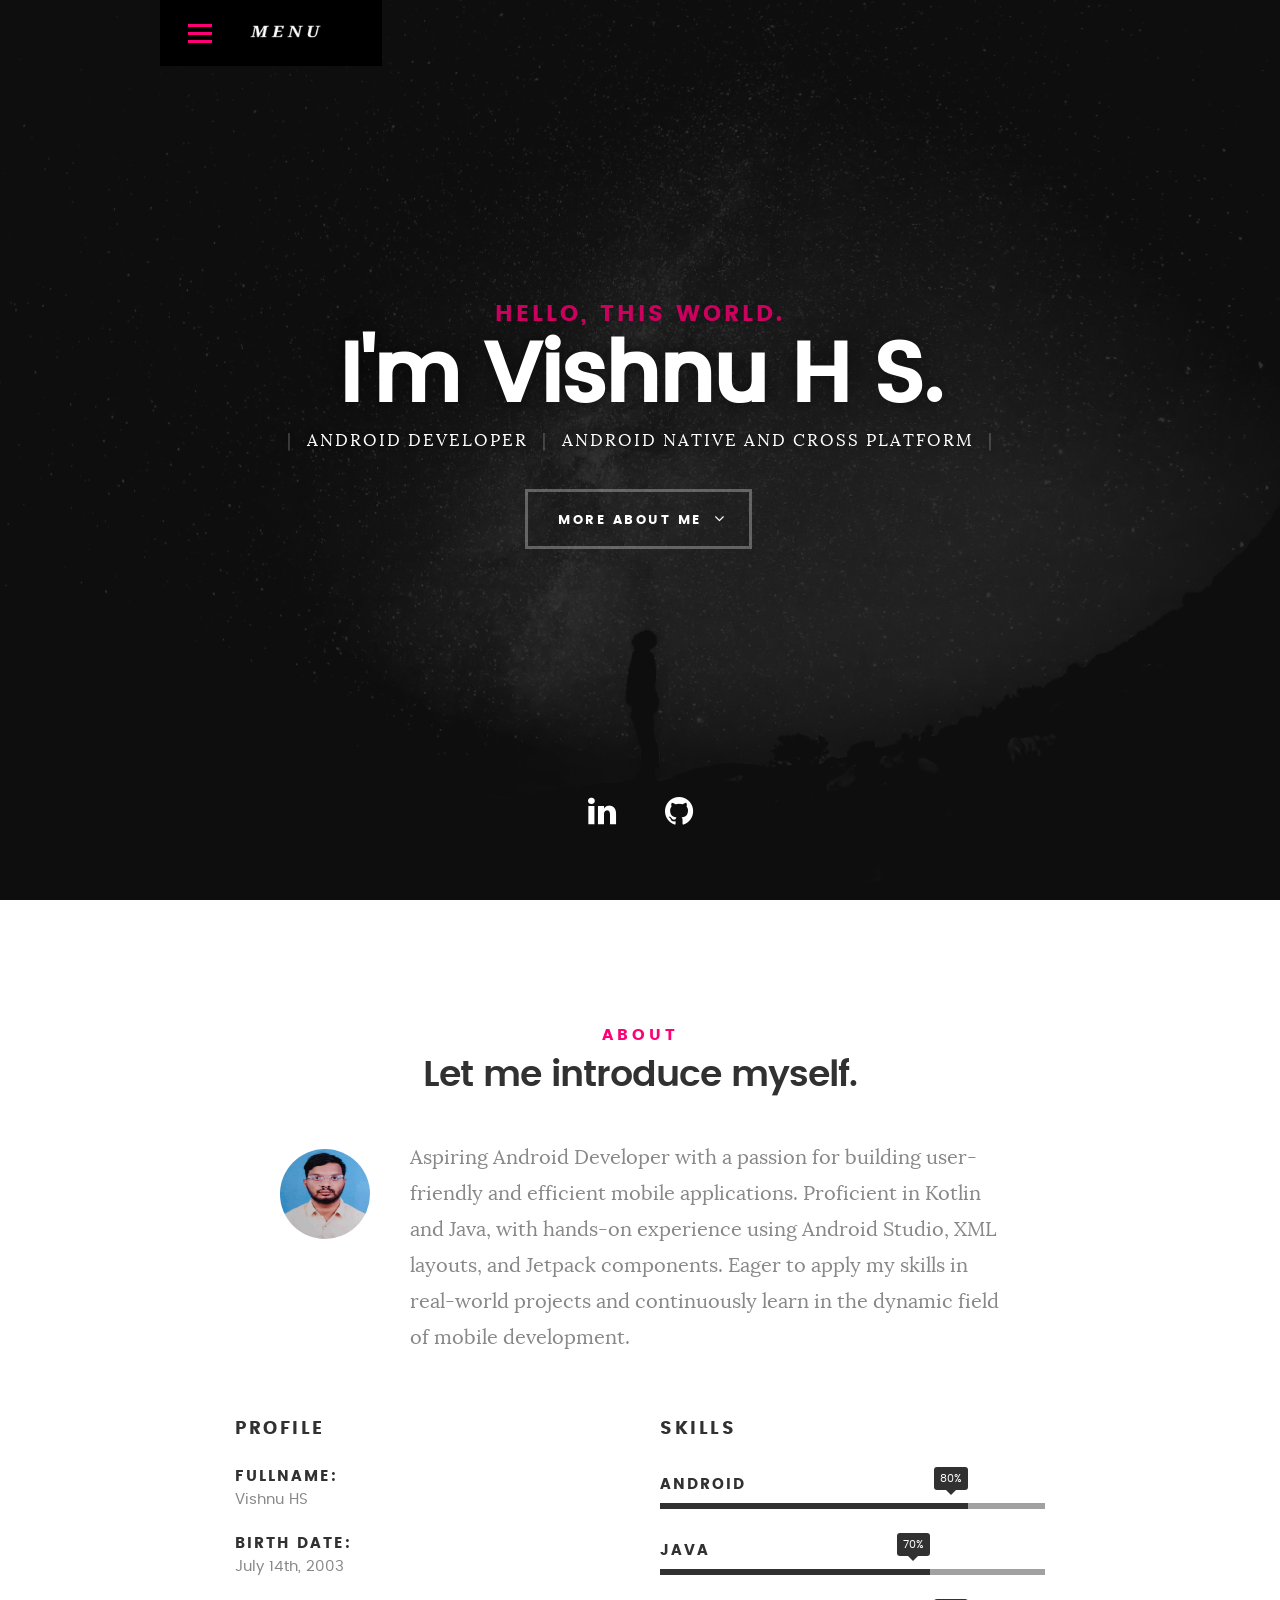
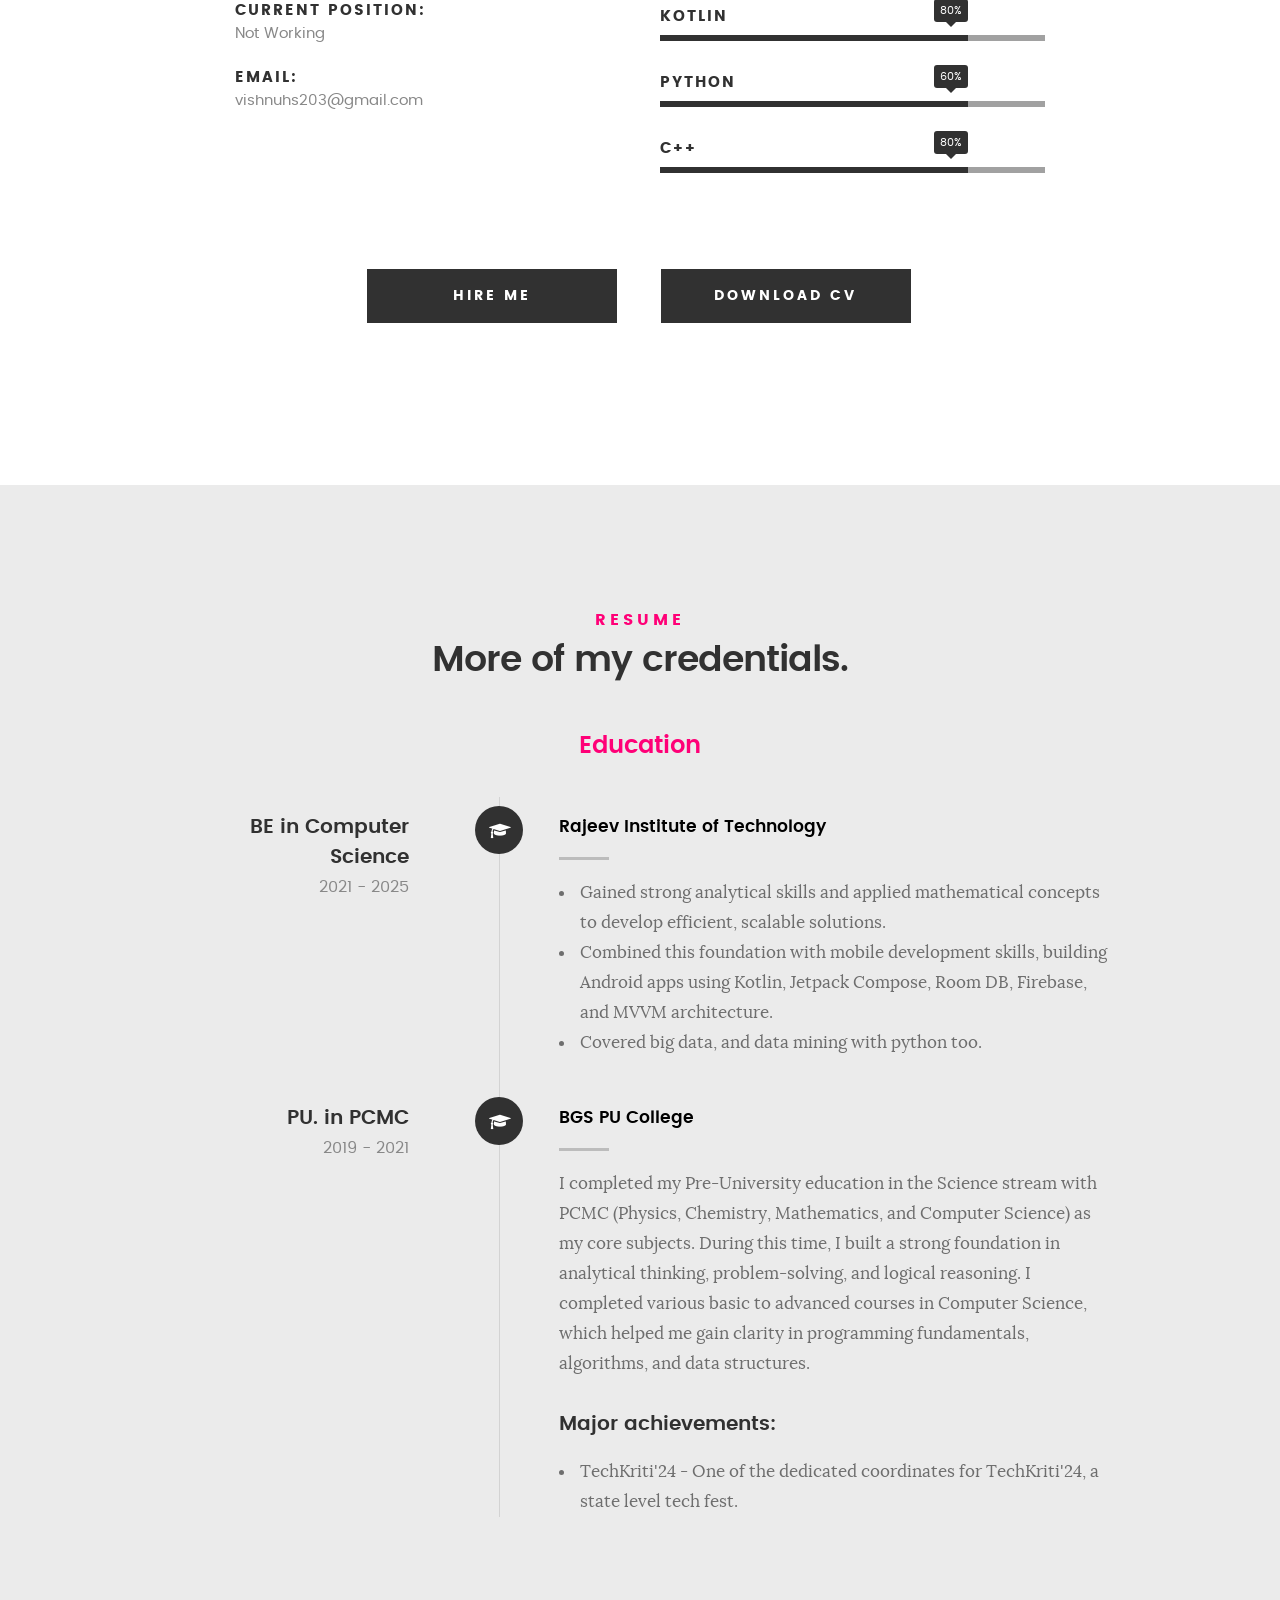
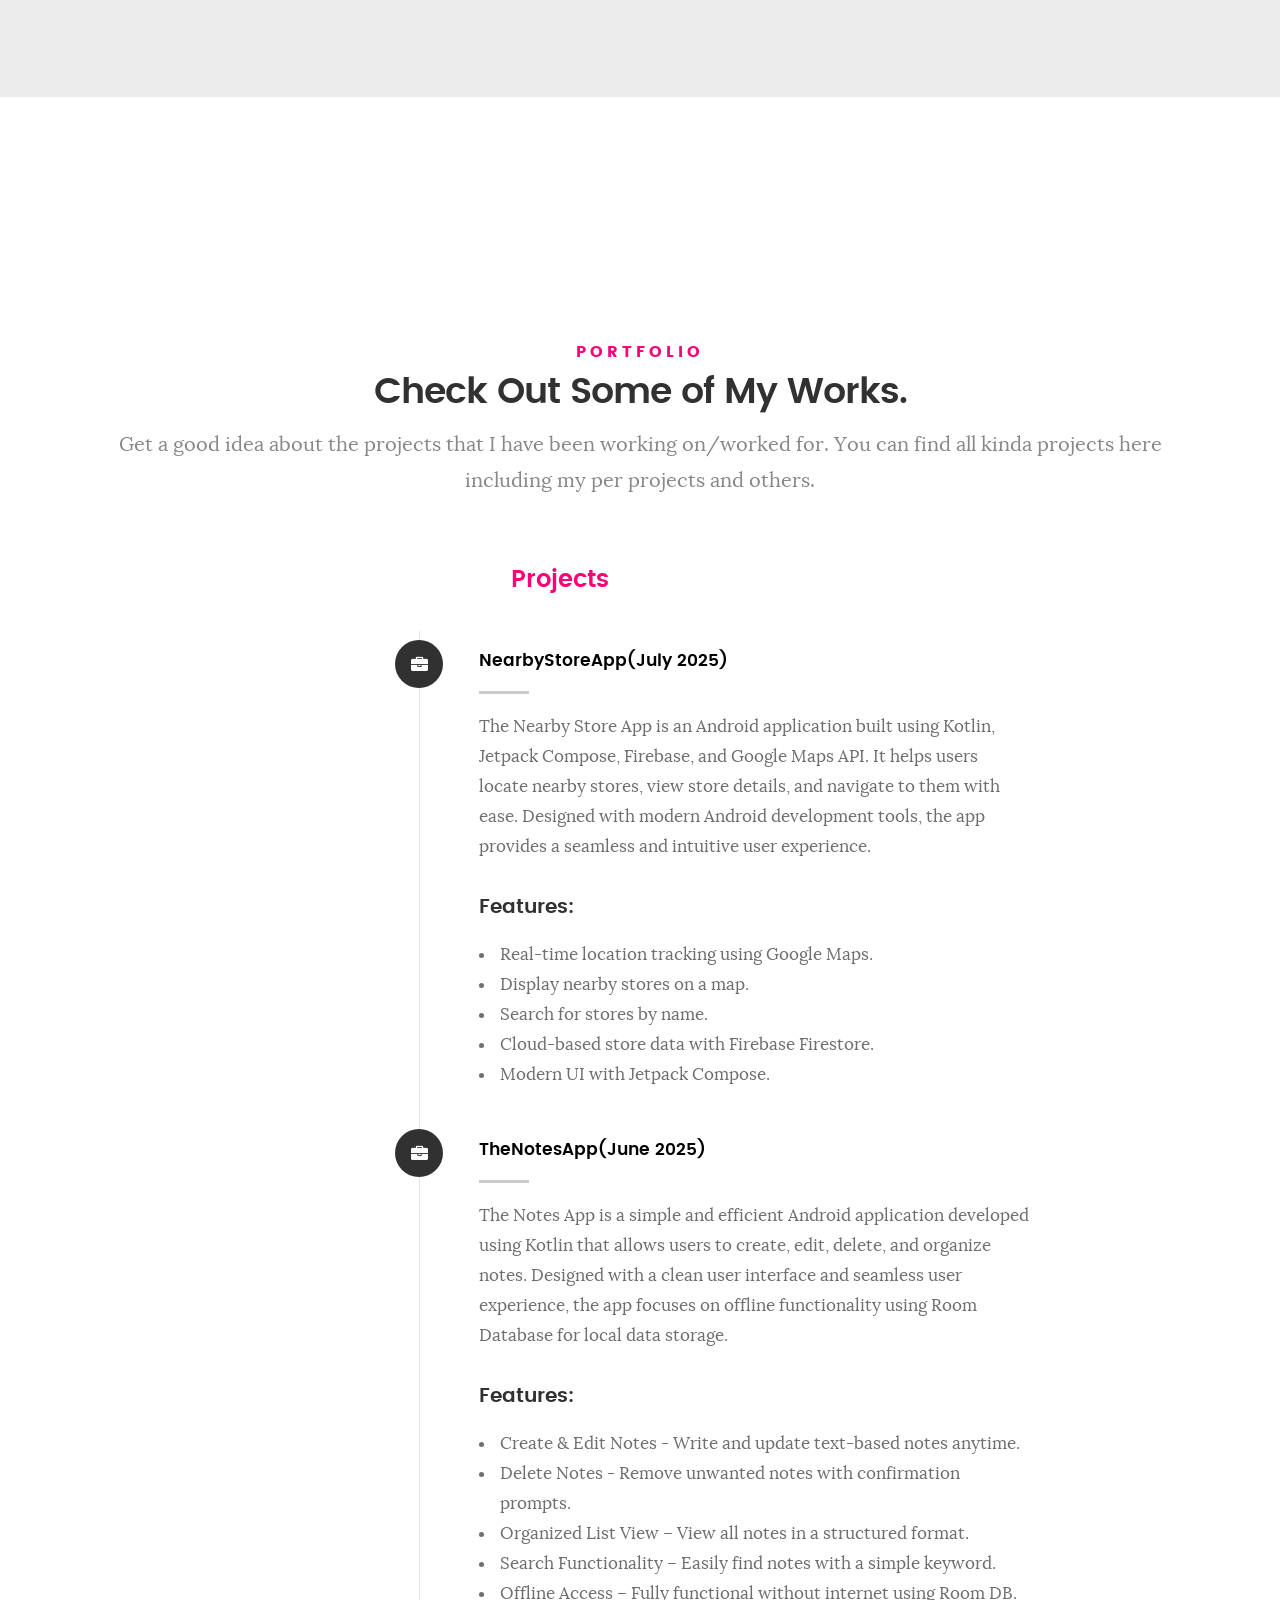
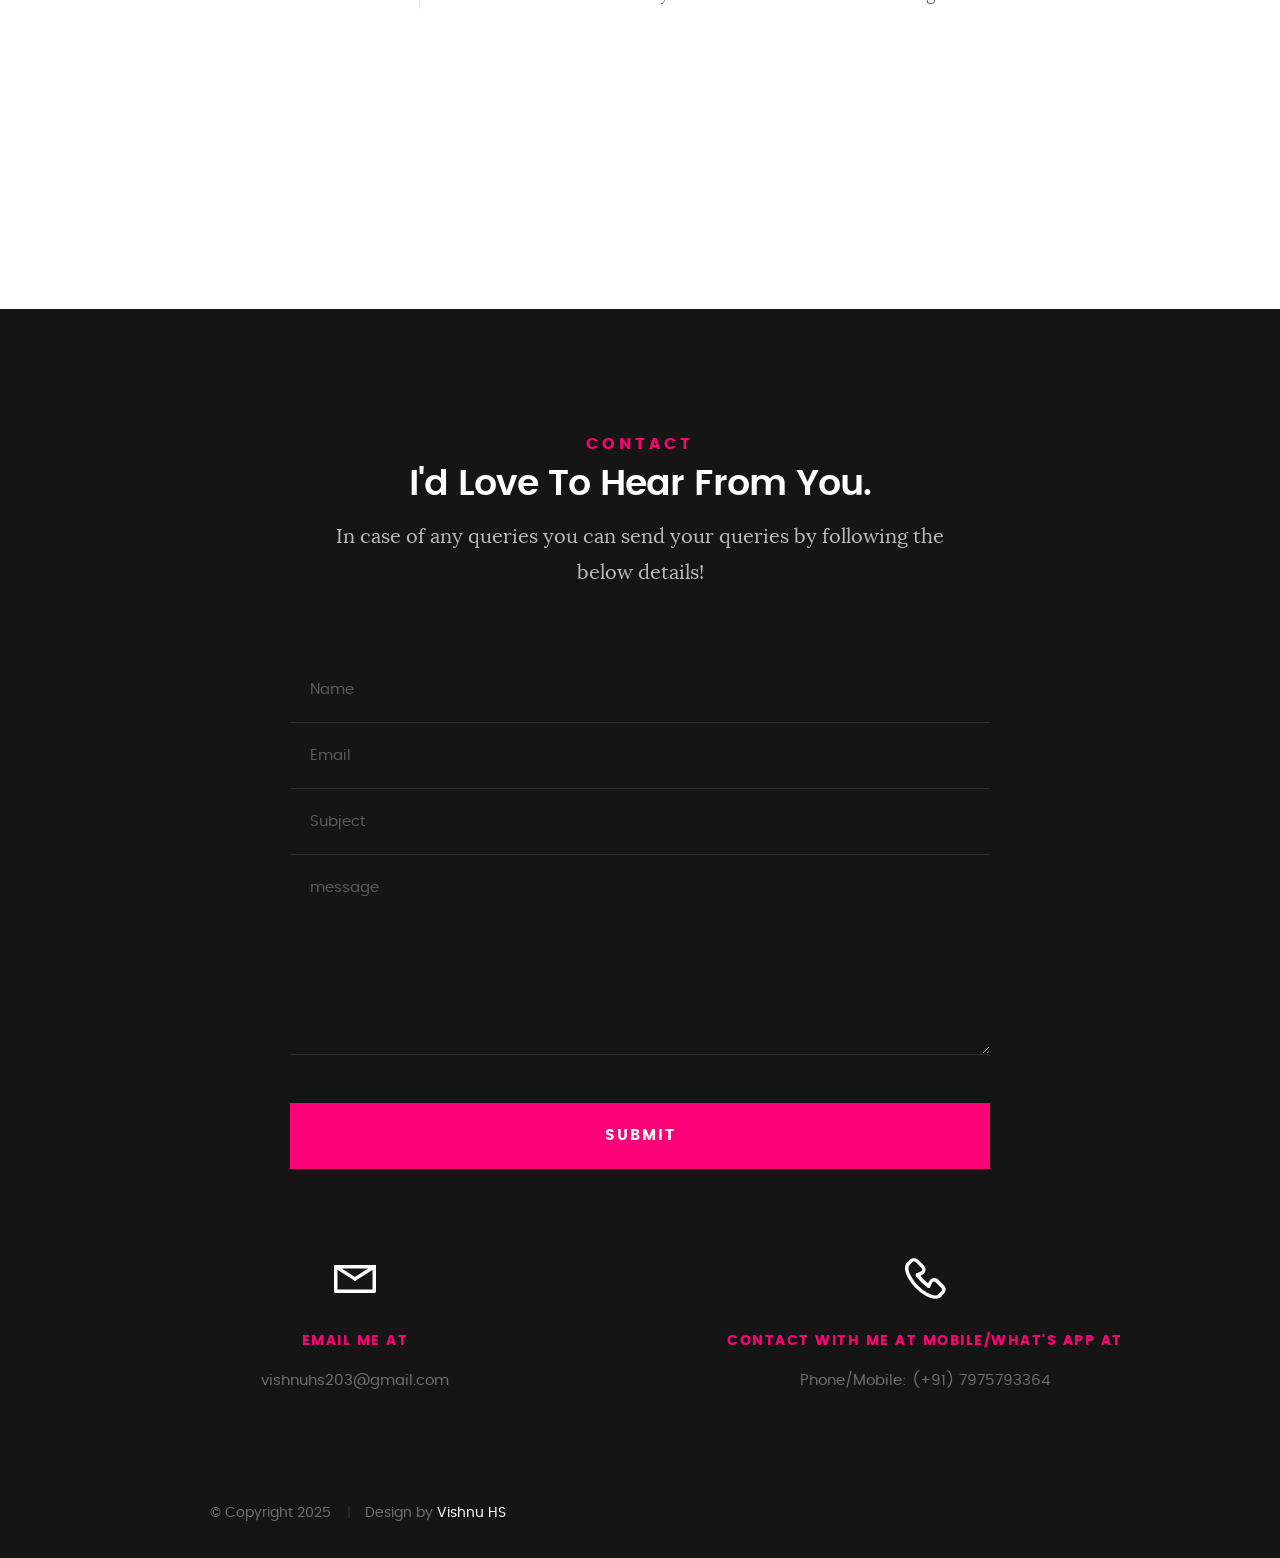
==== commit e0dc8791: "updated resume" ====
--- a/index.html
+++ b/index.html
@@ -81,7 +81,7 @@
 
    			<div class="col-twelve">
 
-	   			<h5>Hello, World.</h5>
+	   			<h5>Hello, this World.</h5>
 	   			<h1>I'm Vishnu H S.</h1>
 
 	   			<p class="intro-position">
@@ -190,8 +190,8 @@
 
    	<div class="row button-section">
    		<div class="col-twelve">
-   			<a href="images/Vishnu Resume for Meta.pdf" target="_blank" title="Hire Me" class="button button-primary">Hire Me</a>
-   			<a href="images/Vishnu Resume for Meta.pdf" target="_blank" title="Download CV" class="button button-primary">Download CV</a>
+   			<a href="images/vishnu's updated resume.pdf" target="_blank" title="Hire Me" class="button button-primary">Hire Me</a>
+   			<a href="images/vishnu's updated resume.pdf" target="_blank" title="Download CV" class="button button-primary">Download CV</a>
    		</div>   		
    	</div>
 
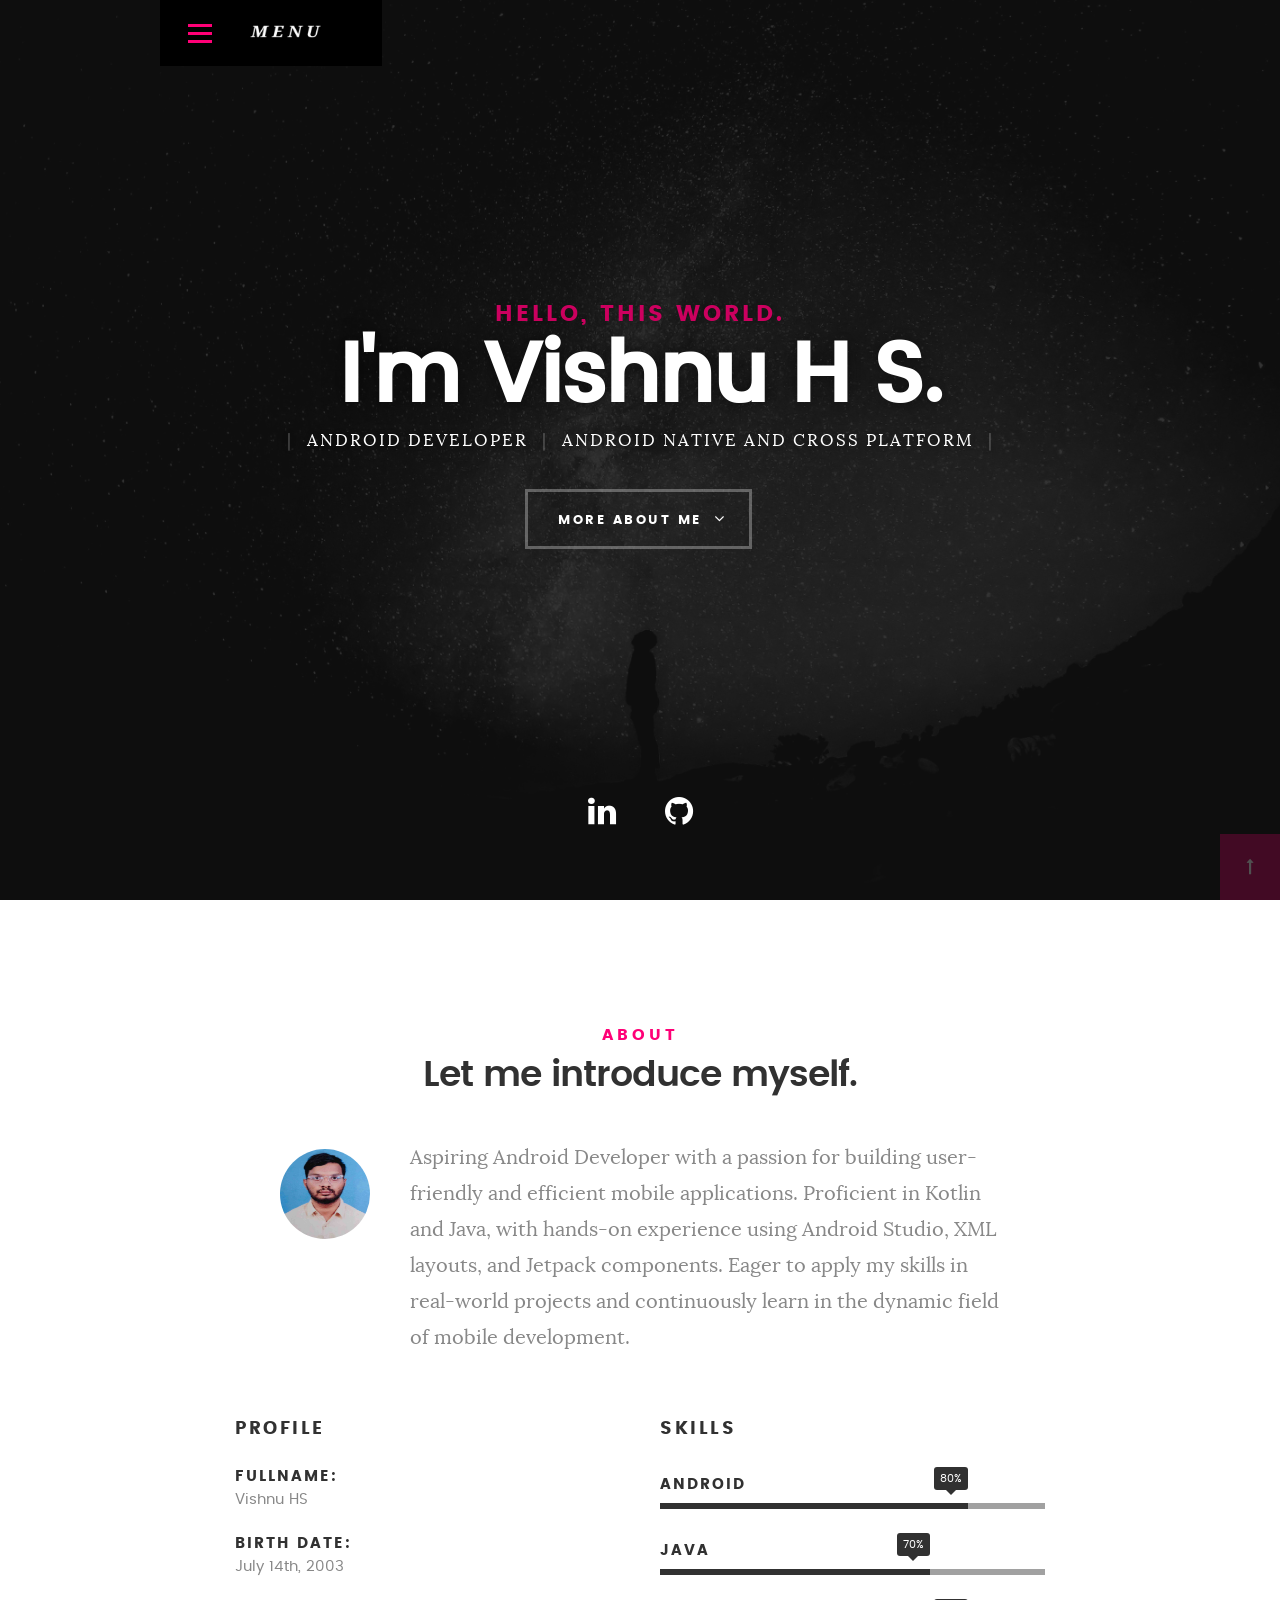
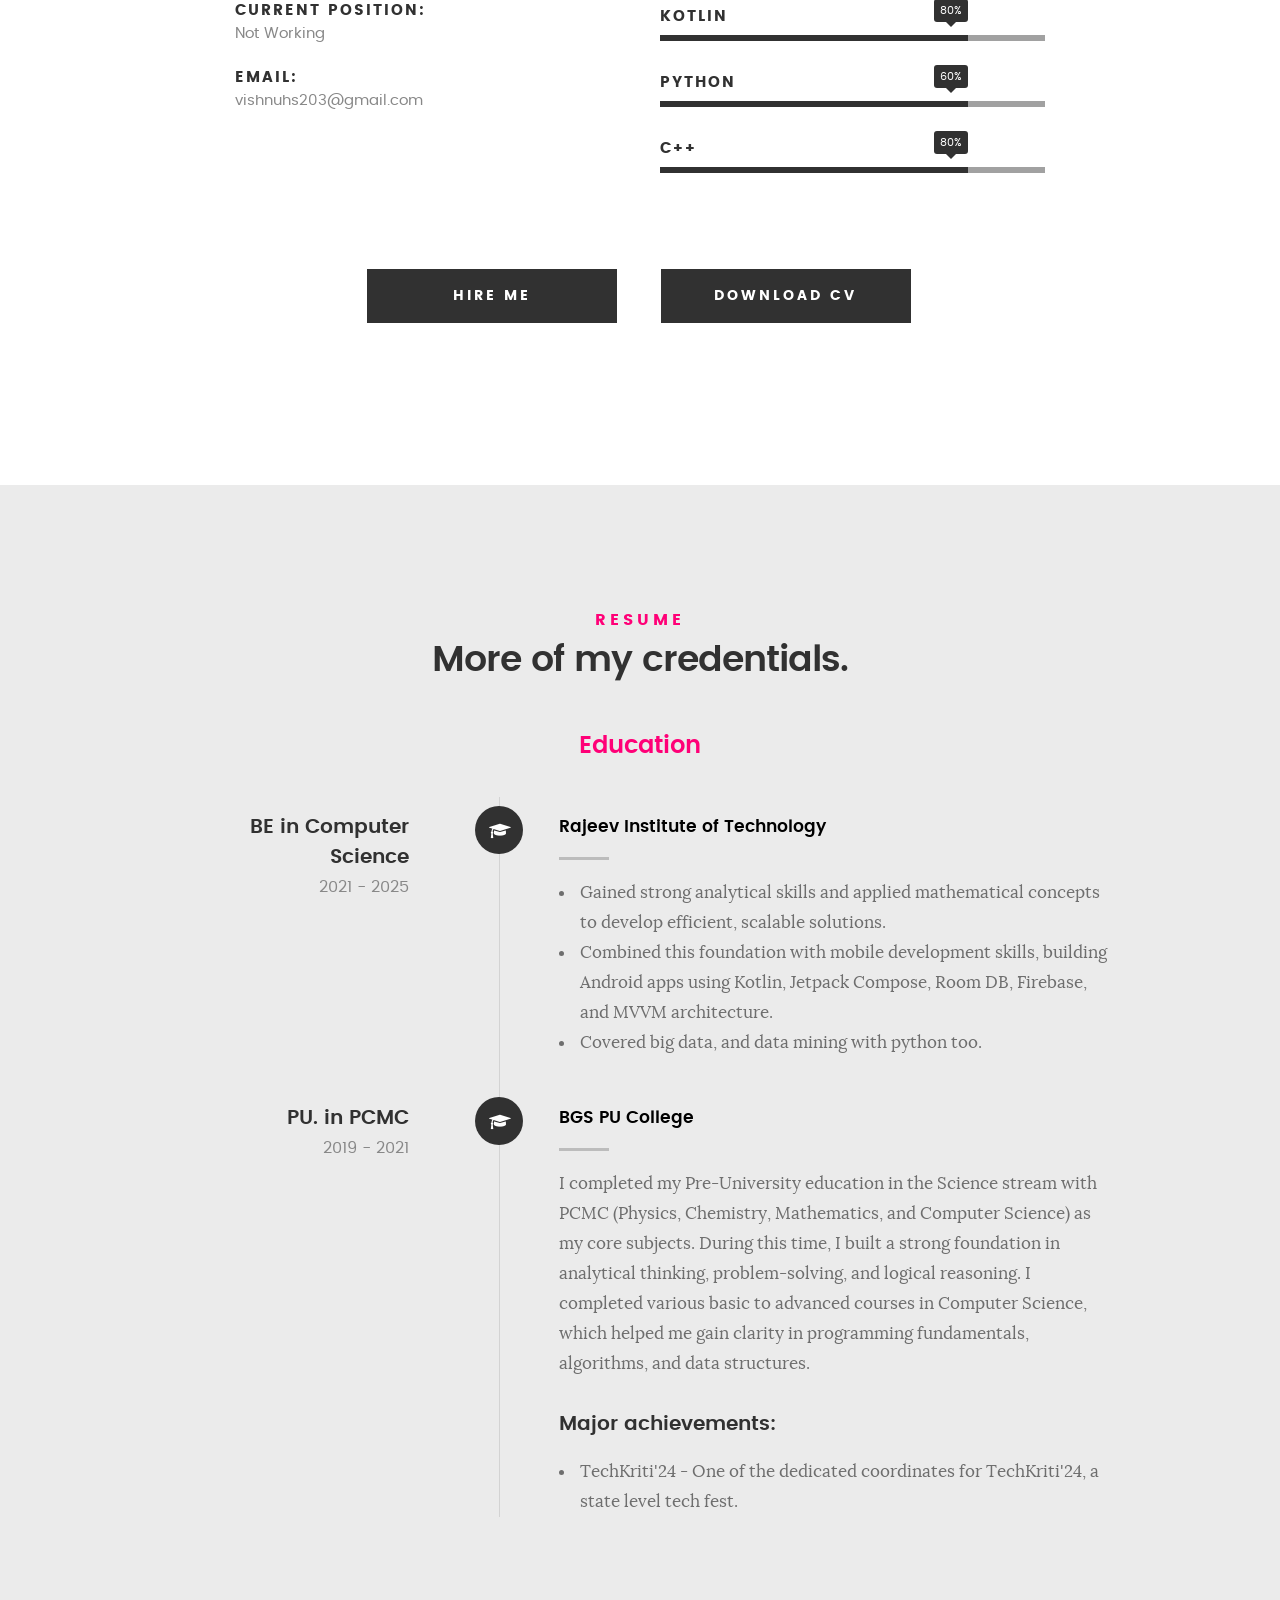
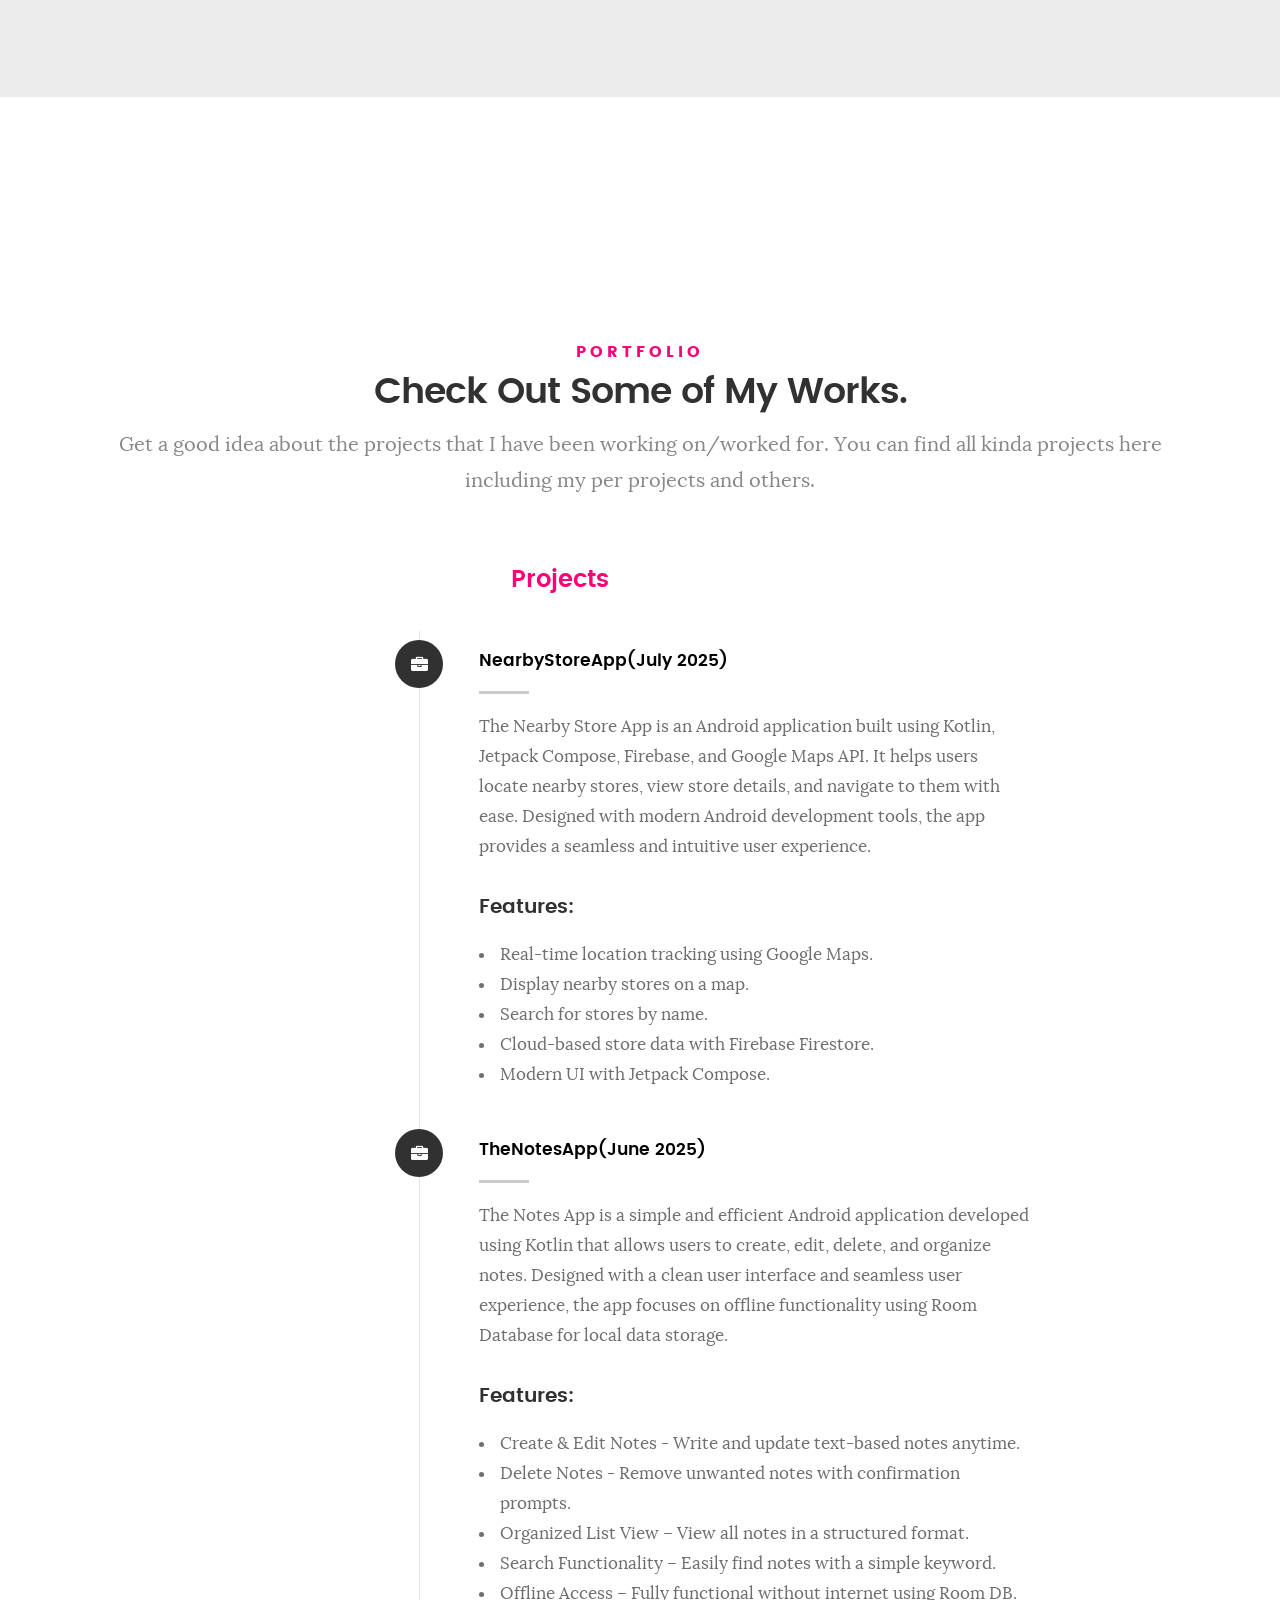
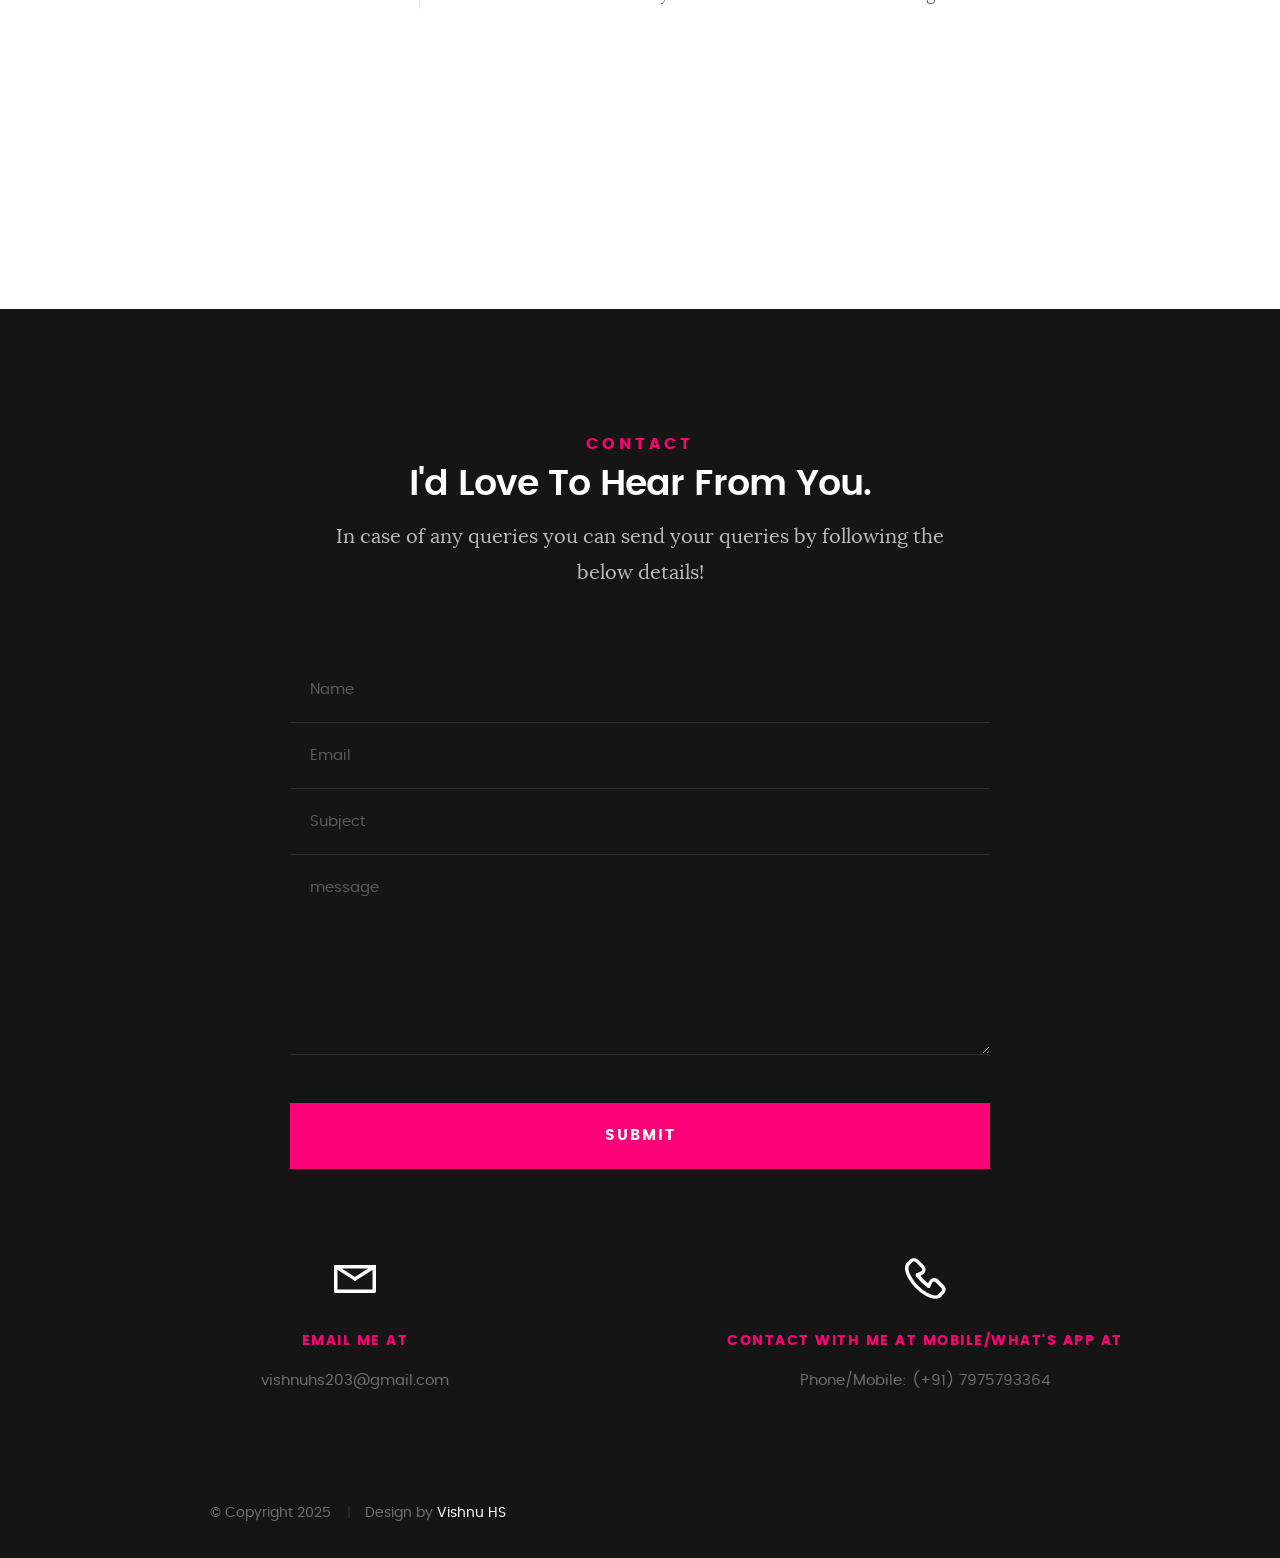
==== commit fef0fece: "Resume updated" ====
--- a/index.html
+++ b/index.html
@@ -190,8 +190,8 @@
 
    	<div class="row button-section">
    		<div class="col-twelve">
-   			<a href="images/vishnu's updated resume.pdf" target="_blank" title="Hire Me" class="button button-primary">Hire Me</a>
-   			<a href="images/vishnu's updated resume.pdf" target="_blank" title="Download CV" class="button button-primary">Download CV</a>
+   			<a href="images/Vishnu Resume.pdf" target="_blank" title="Hire Me" class="button button-primary">Hire Me</a>
+   			<a href="images/Vishnu Resume.pdf" target="_blank" title="Download CV" class="button button-primary">Download CV</a>
    		</div>   		
    	</div>
 
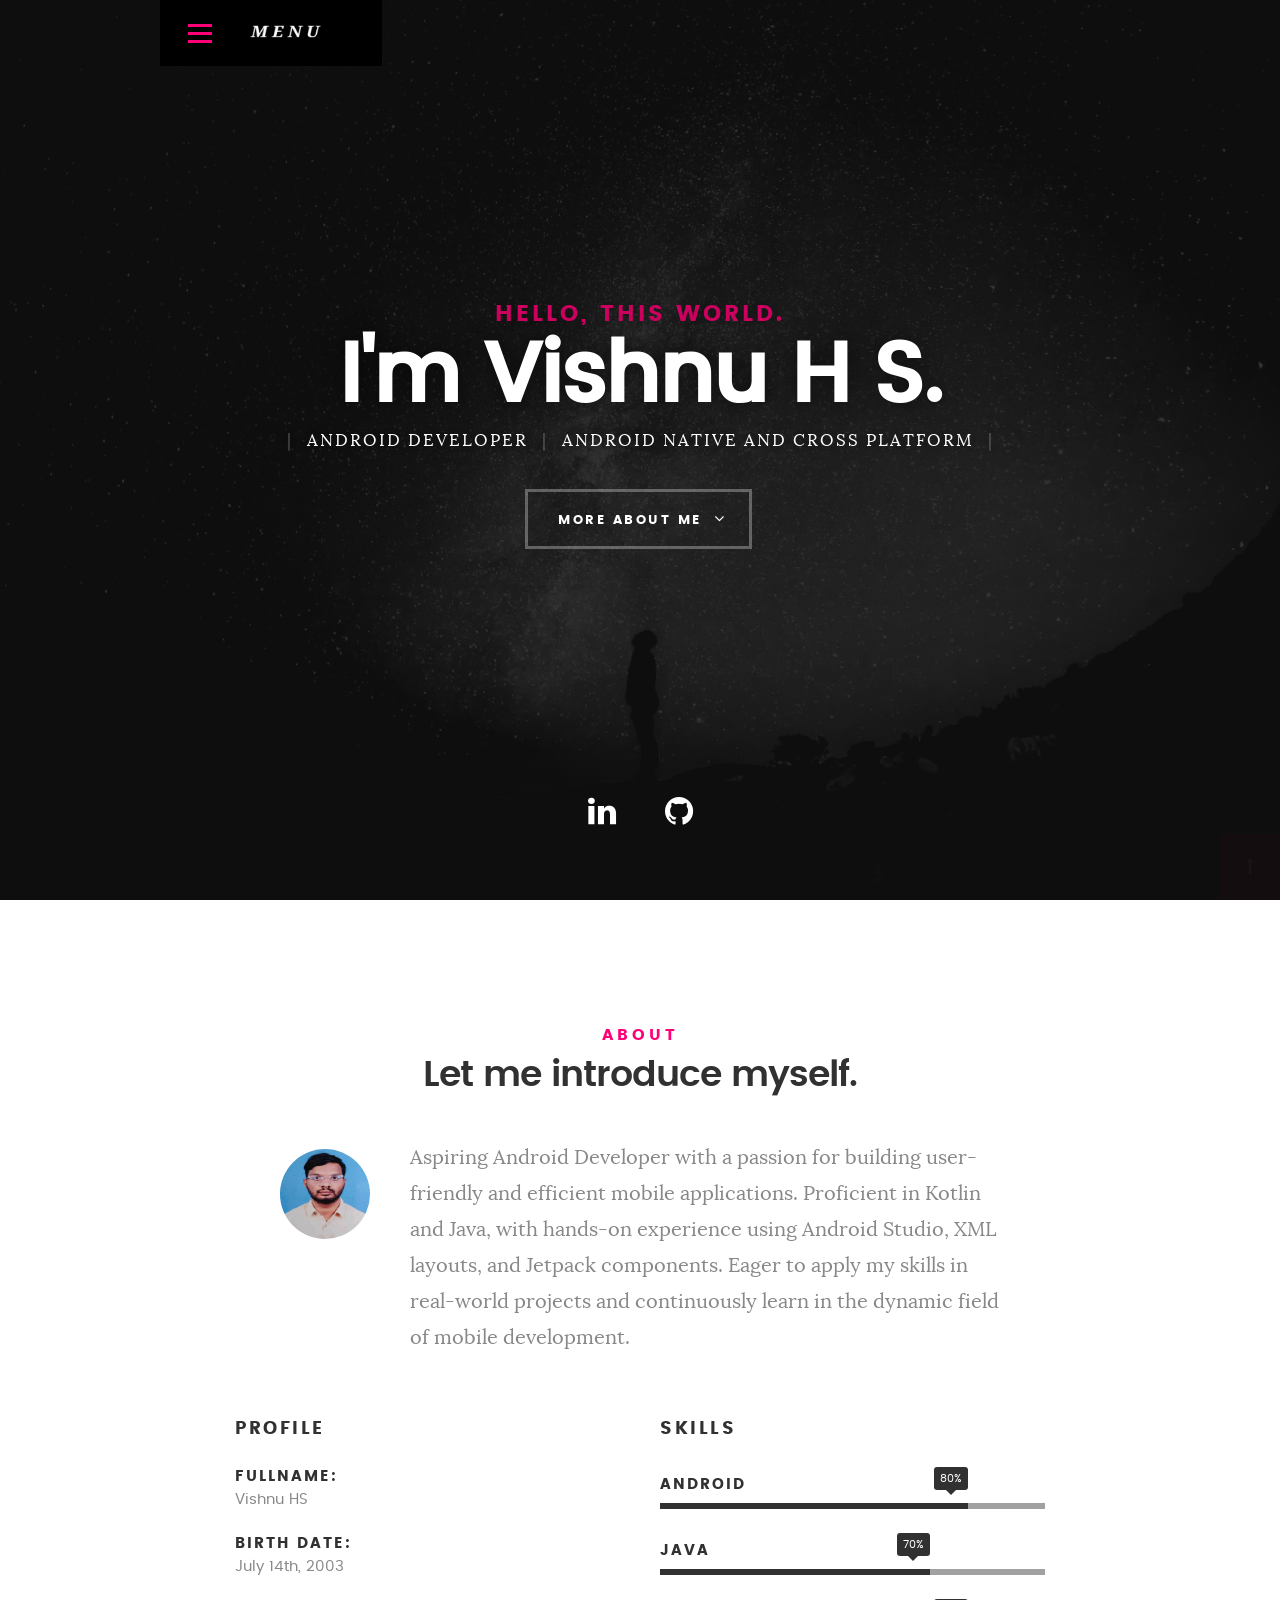
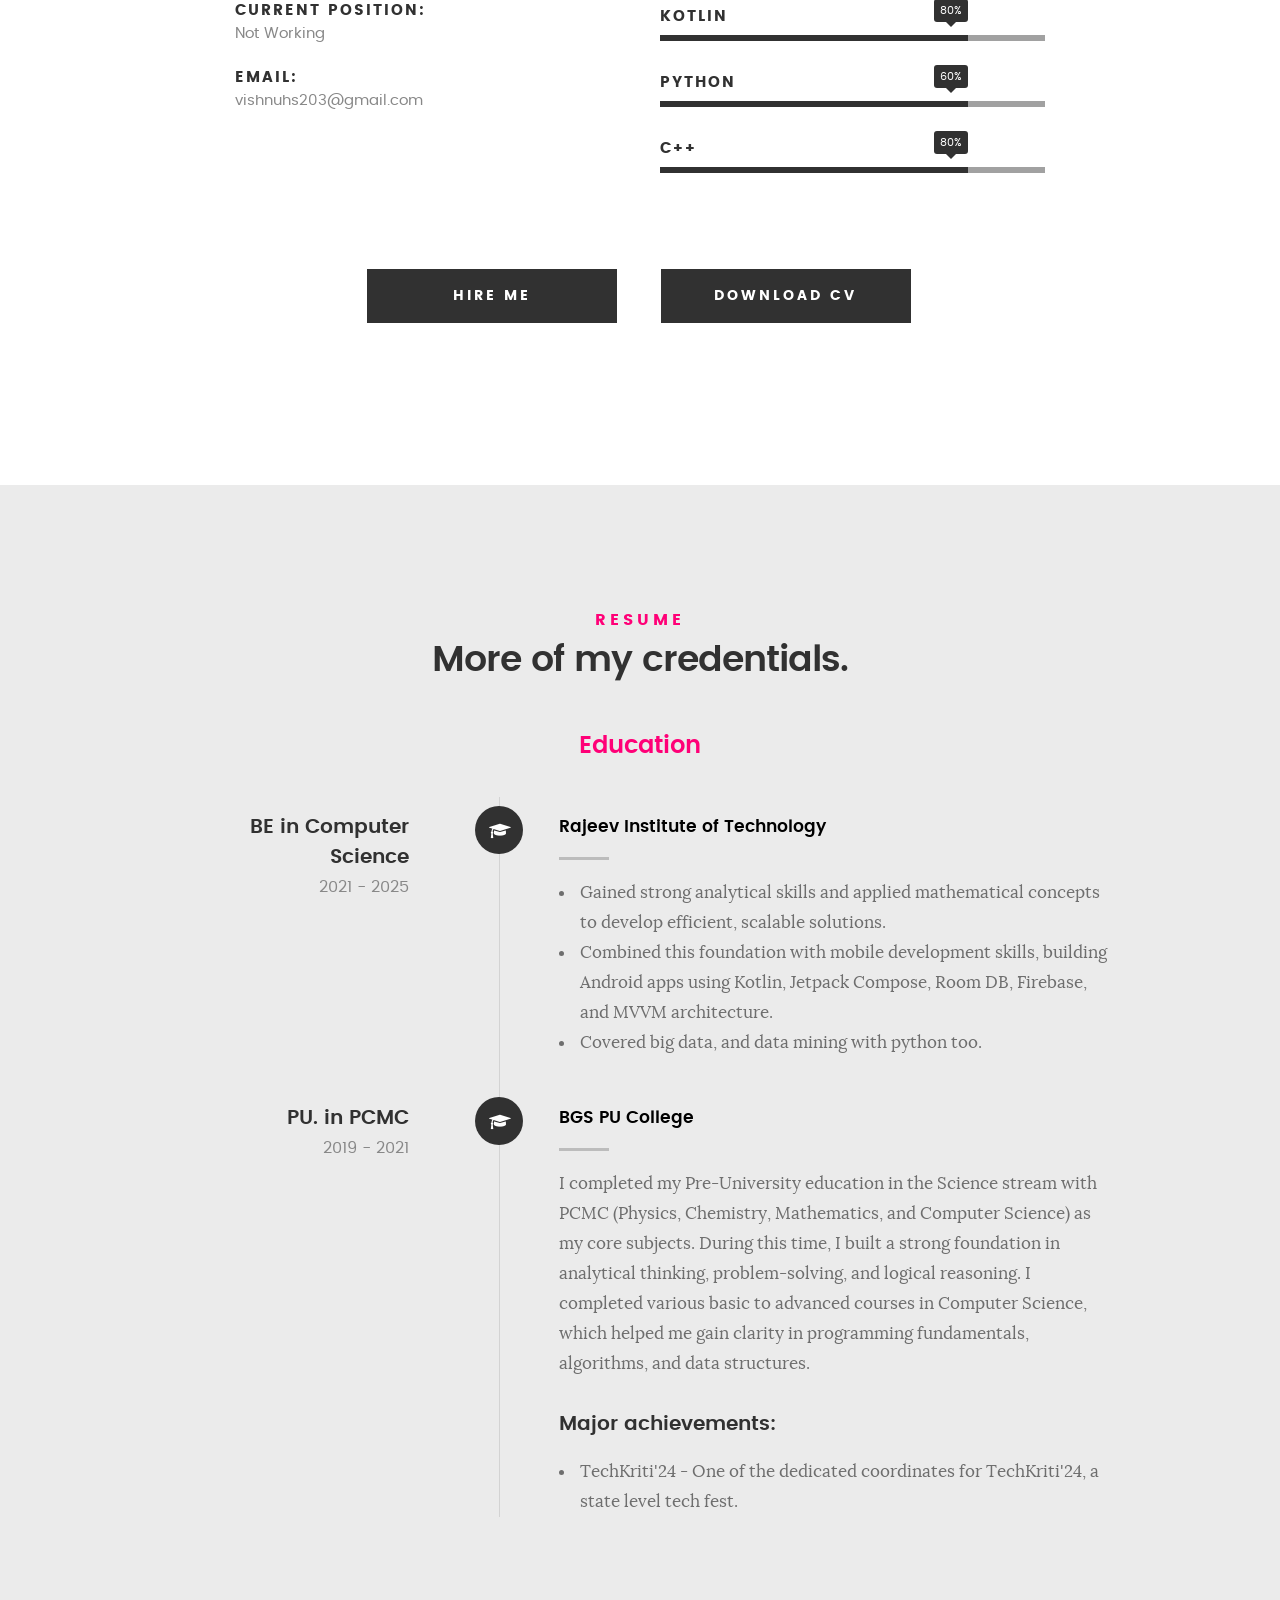
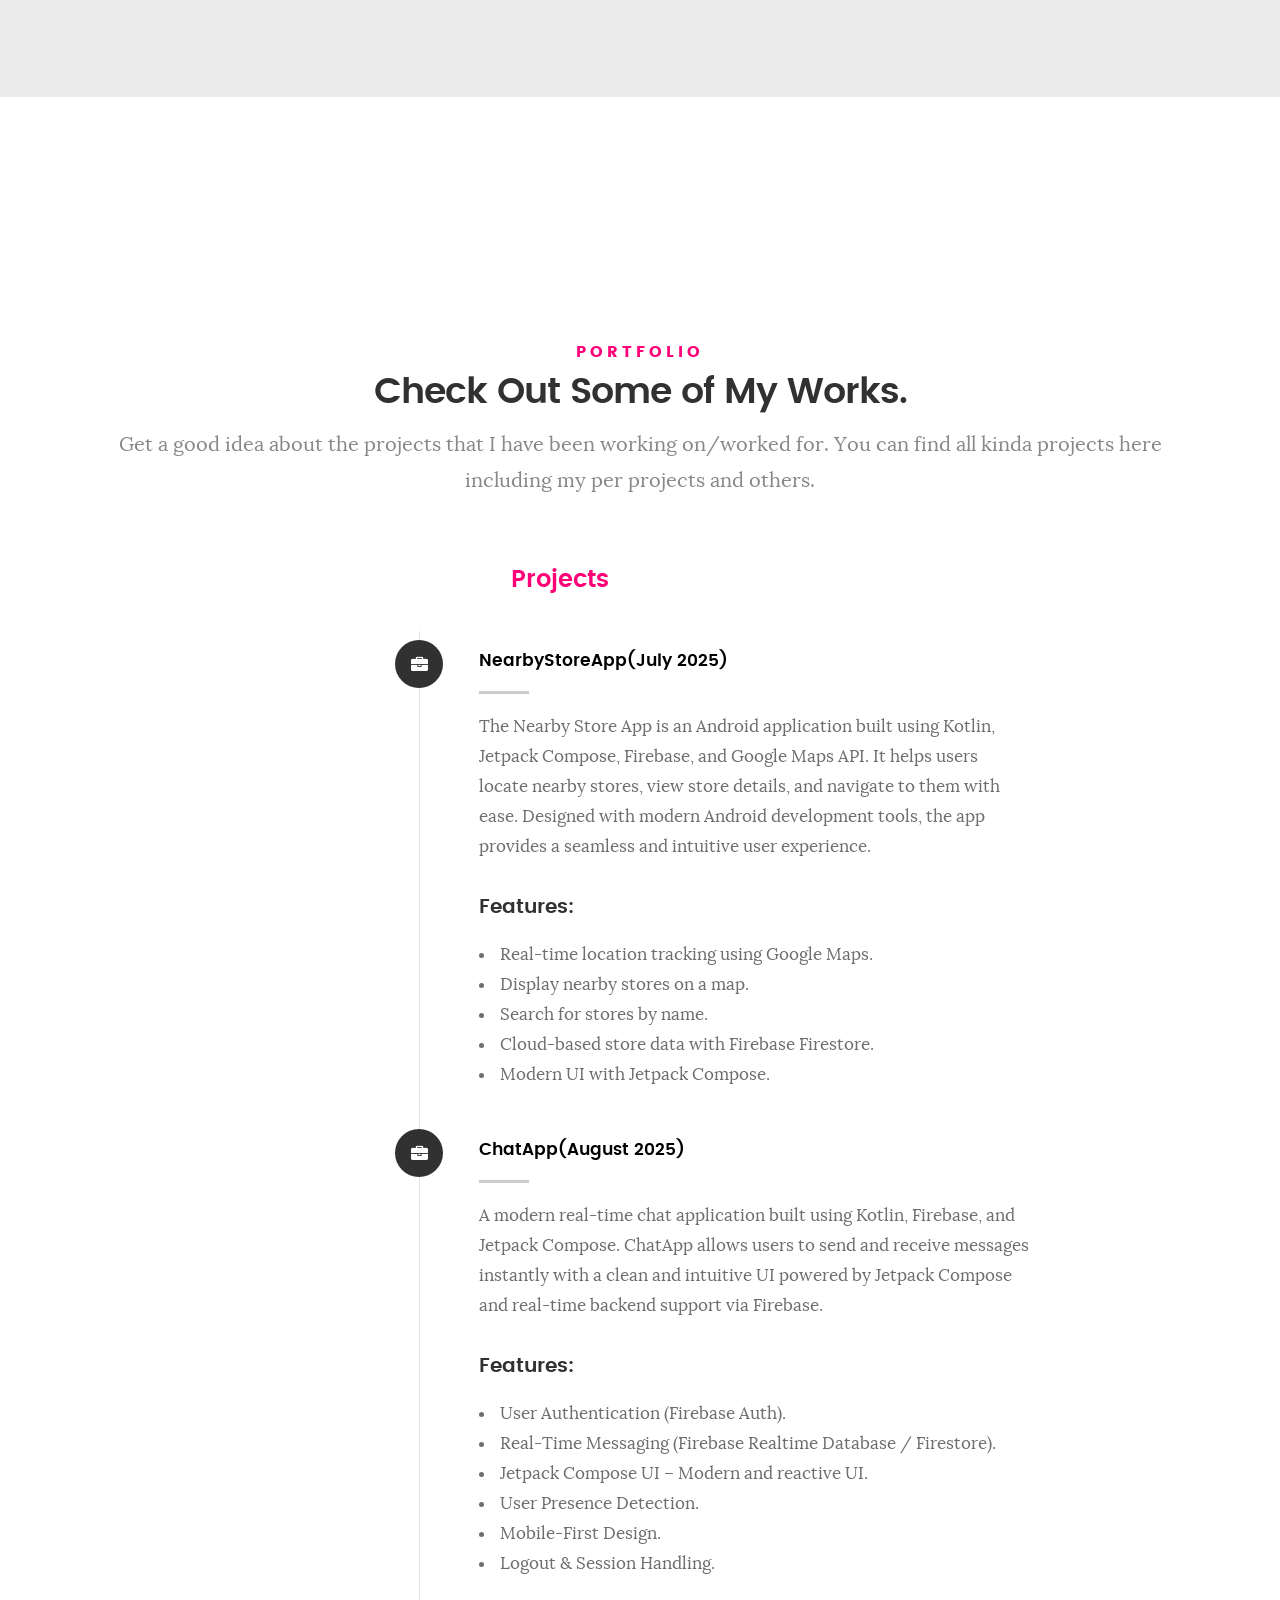
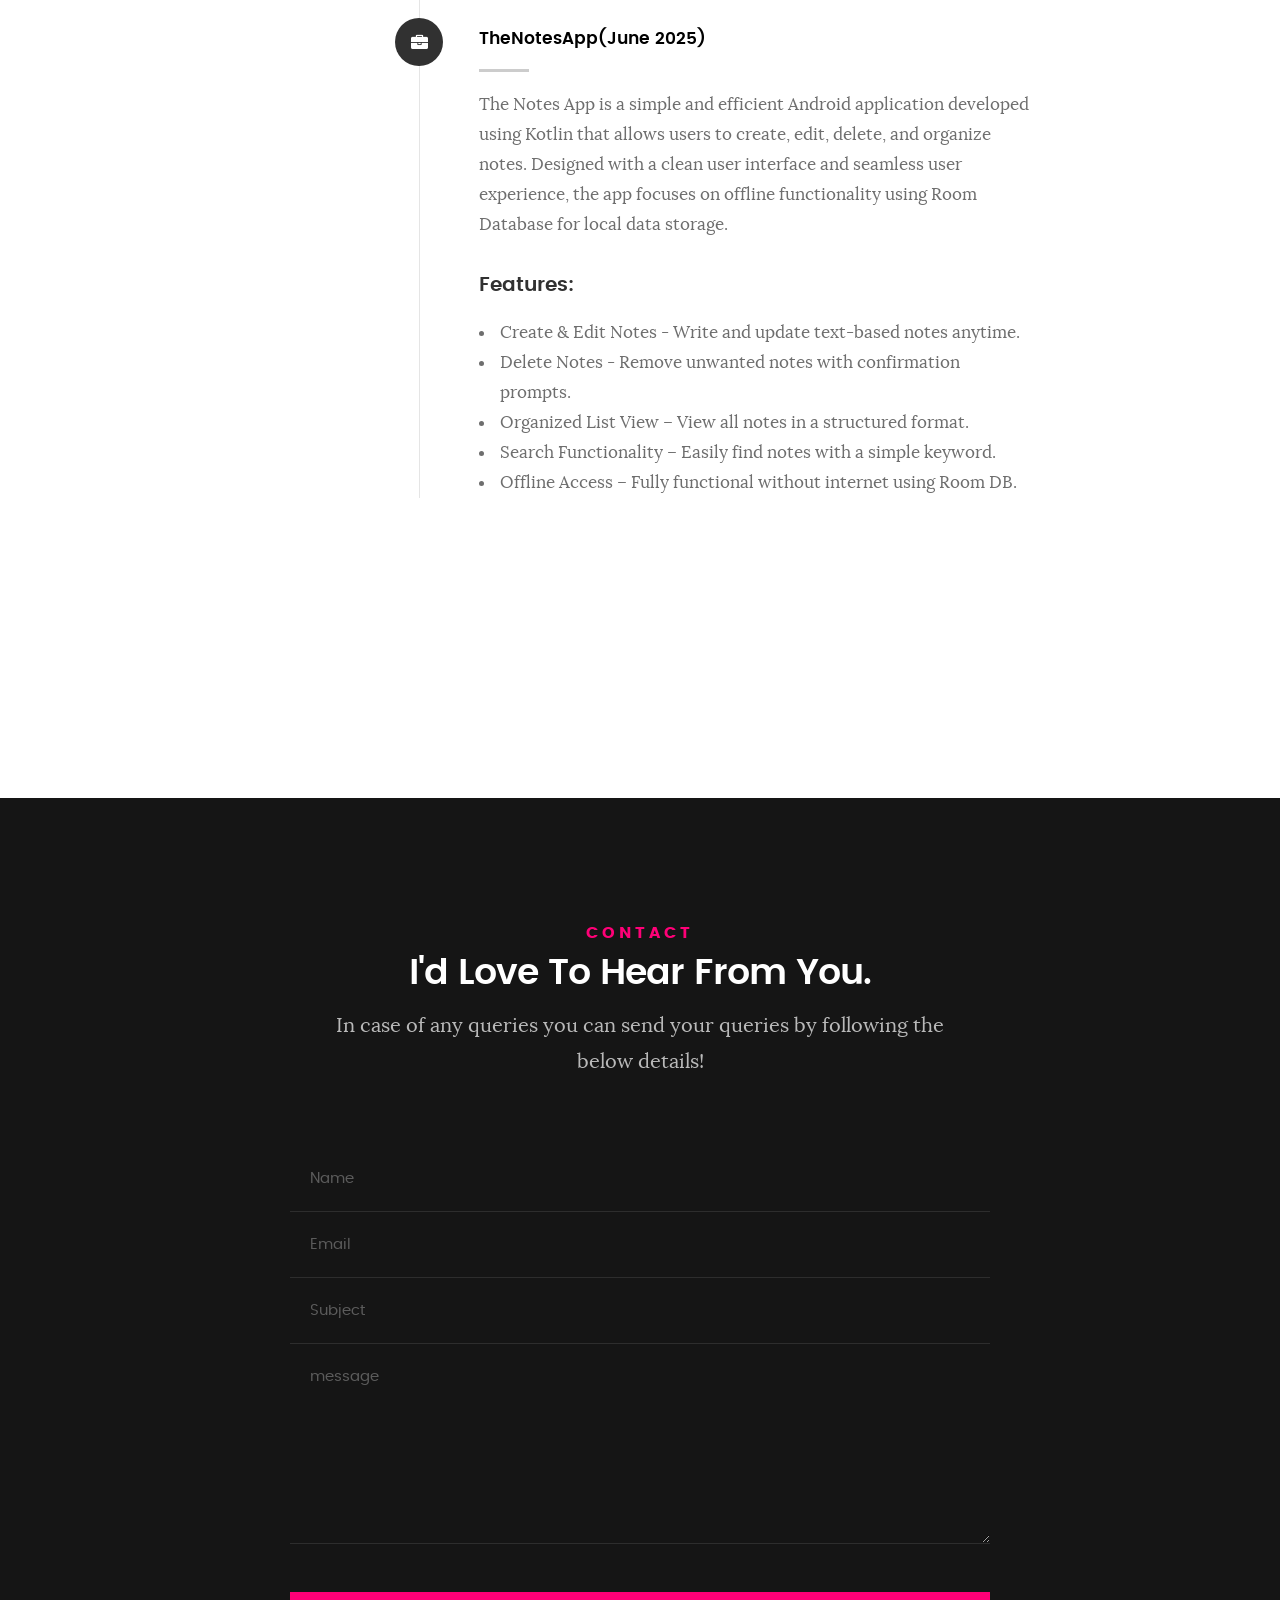
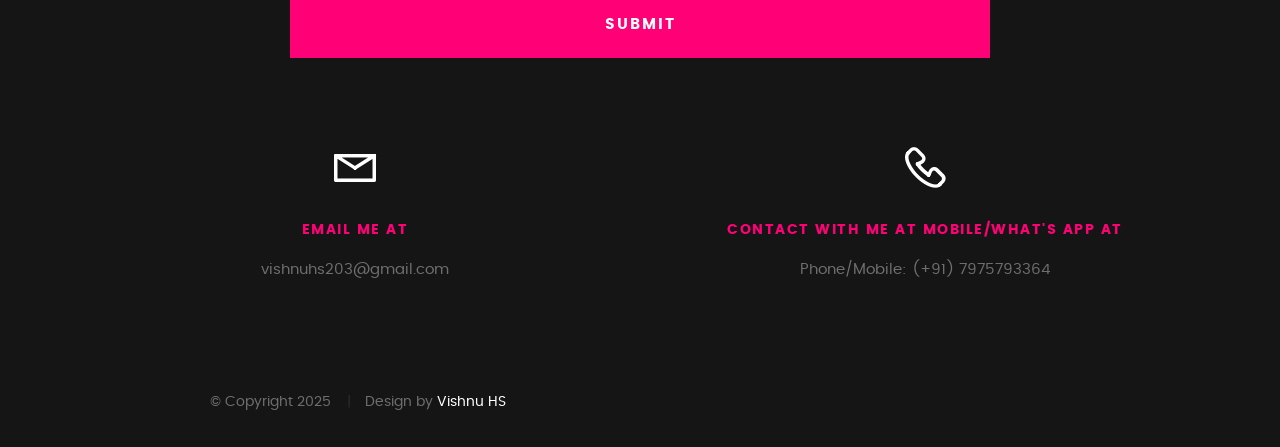
==== commit 07e493df: "updated project" ====
--- a/index.html
+++ b/index.html
@@ -333,6 +333,28 @@
 
 	   			</div> <!-- /timeline-block -->
 
+				<div class="timeline-block">
+
+	   				<div class="timeline-ico">
+	   					<i class="fa fa-briefcase"></i>
+	   				</div>
+
+	   				<div class="timeline-content">
+	   					<h4><a href="https://github.com/VisHnuhs117/ChatApp" target="_blank">ChatApp(August 2025)</a></h4>
+	   					<p>A modern real-time chat application built using Kotlin, Firebase, and Jetpack Compose. ChatApp allows users to send and receive messages instantly with a clean and intuitive UI powered by Jetpack Compose and real-time backend support via Firebase.</p>
+	   					<h3>Features:</h3>
+	   					<ul>
+	   						<li>User Authentication (Firebase Auth).</li>
+	   						<li>Real-Time Messaging (Firebase Realtime Database / Firestore).</li>
+	   						<li>Jetpack Compose UI – Modern and reactive UI.</li>
+	   						<li>User Presence Detection.</li>
+	   						<li>Mobile-First Design.</li>
+							<li>Logout & Session Handling.</li>
+	   					</ul>
+	   				</div>
+
+	   			</div> <!-- /timeline-block -->
+
 	   			<div class="timeline-block">
 
 	   				<div class="timeline-ico">
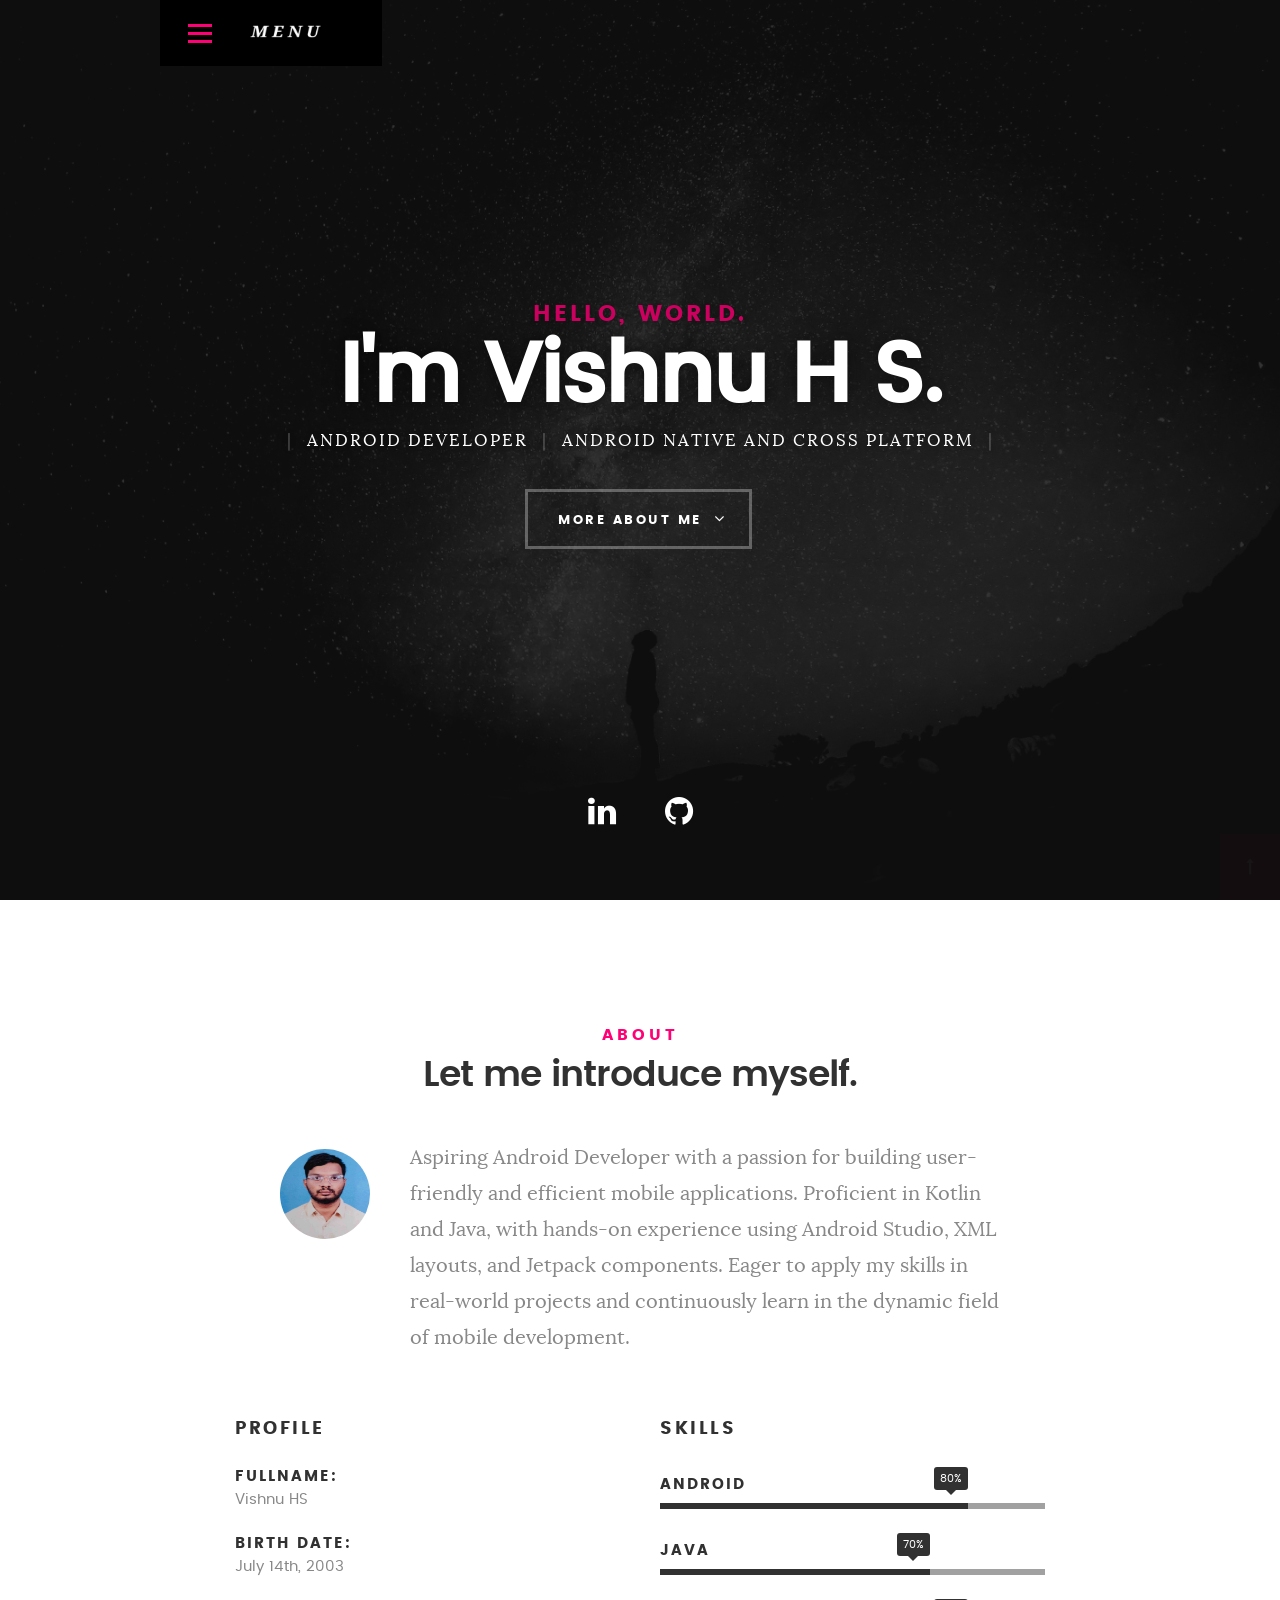
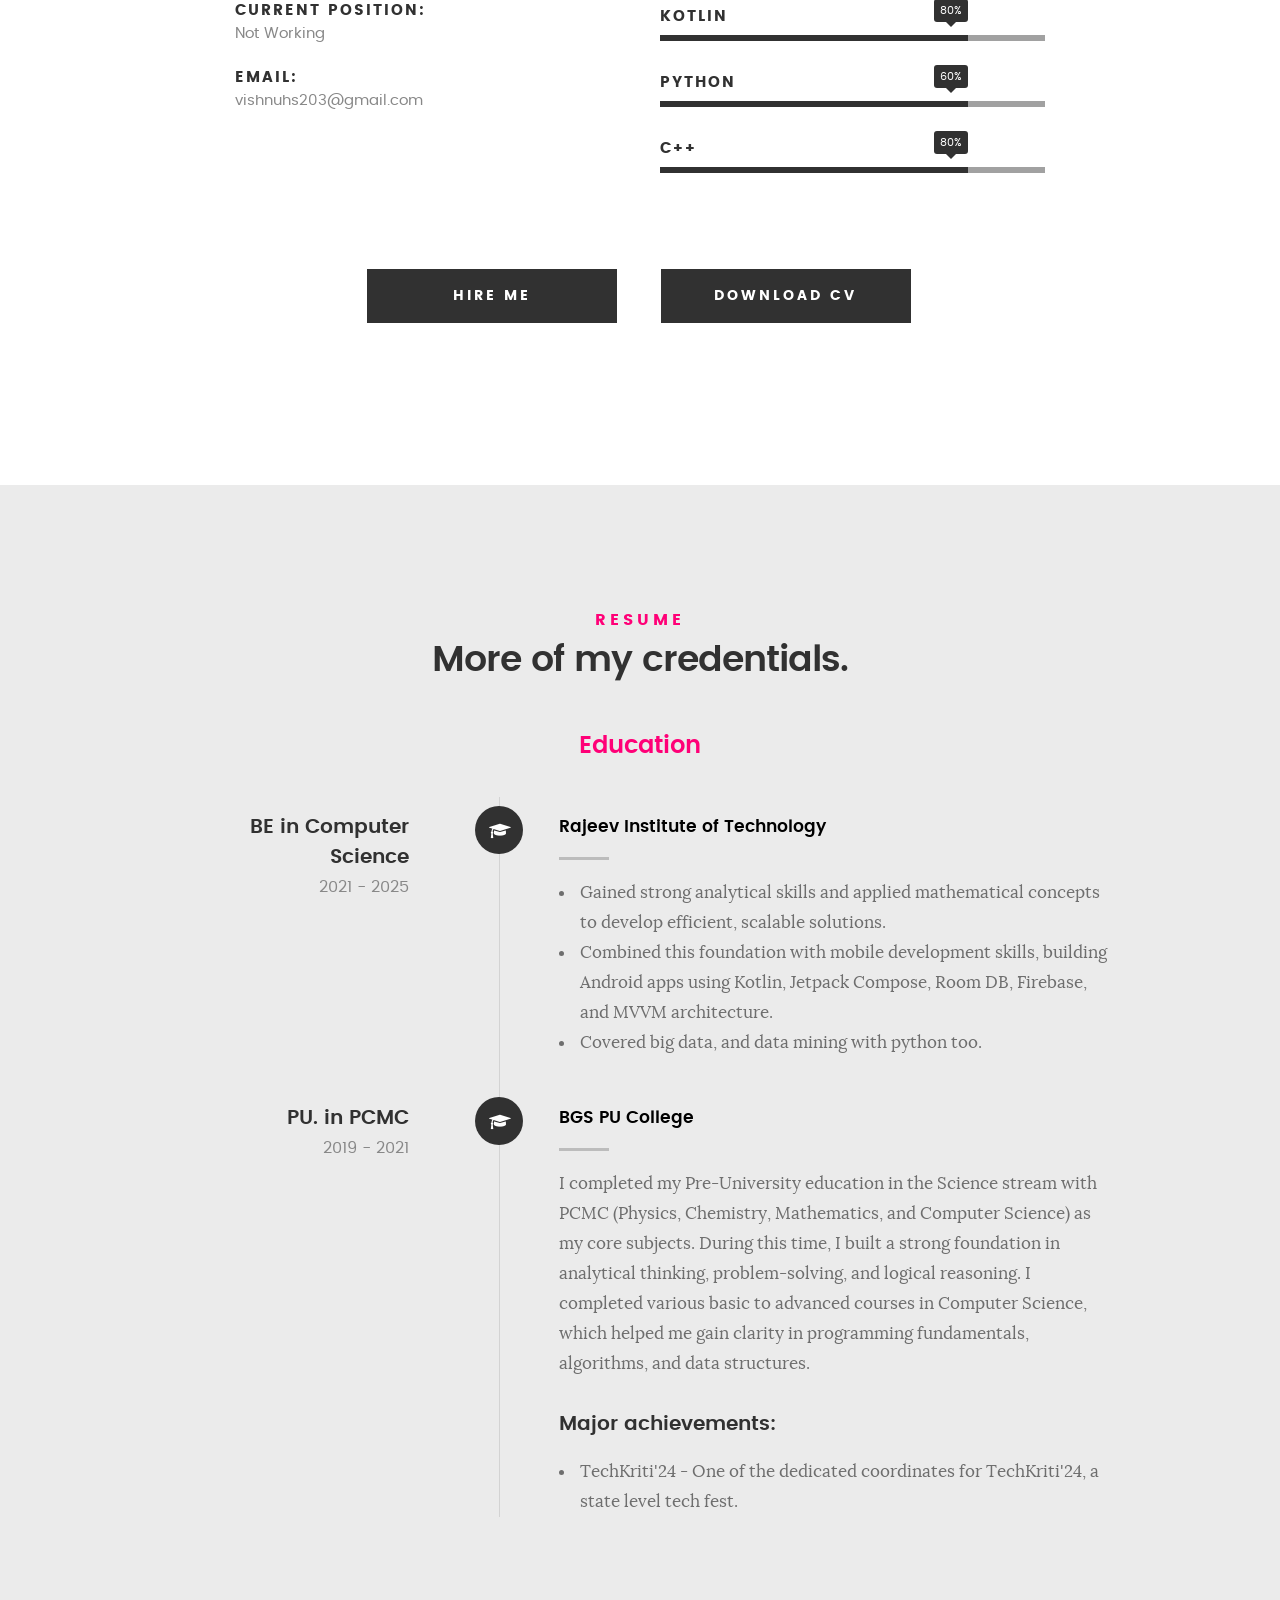
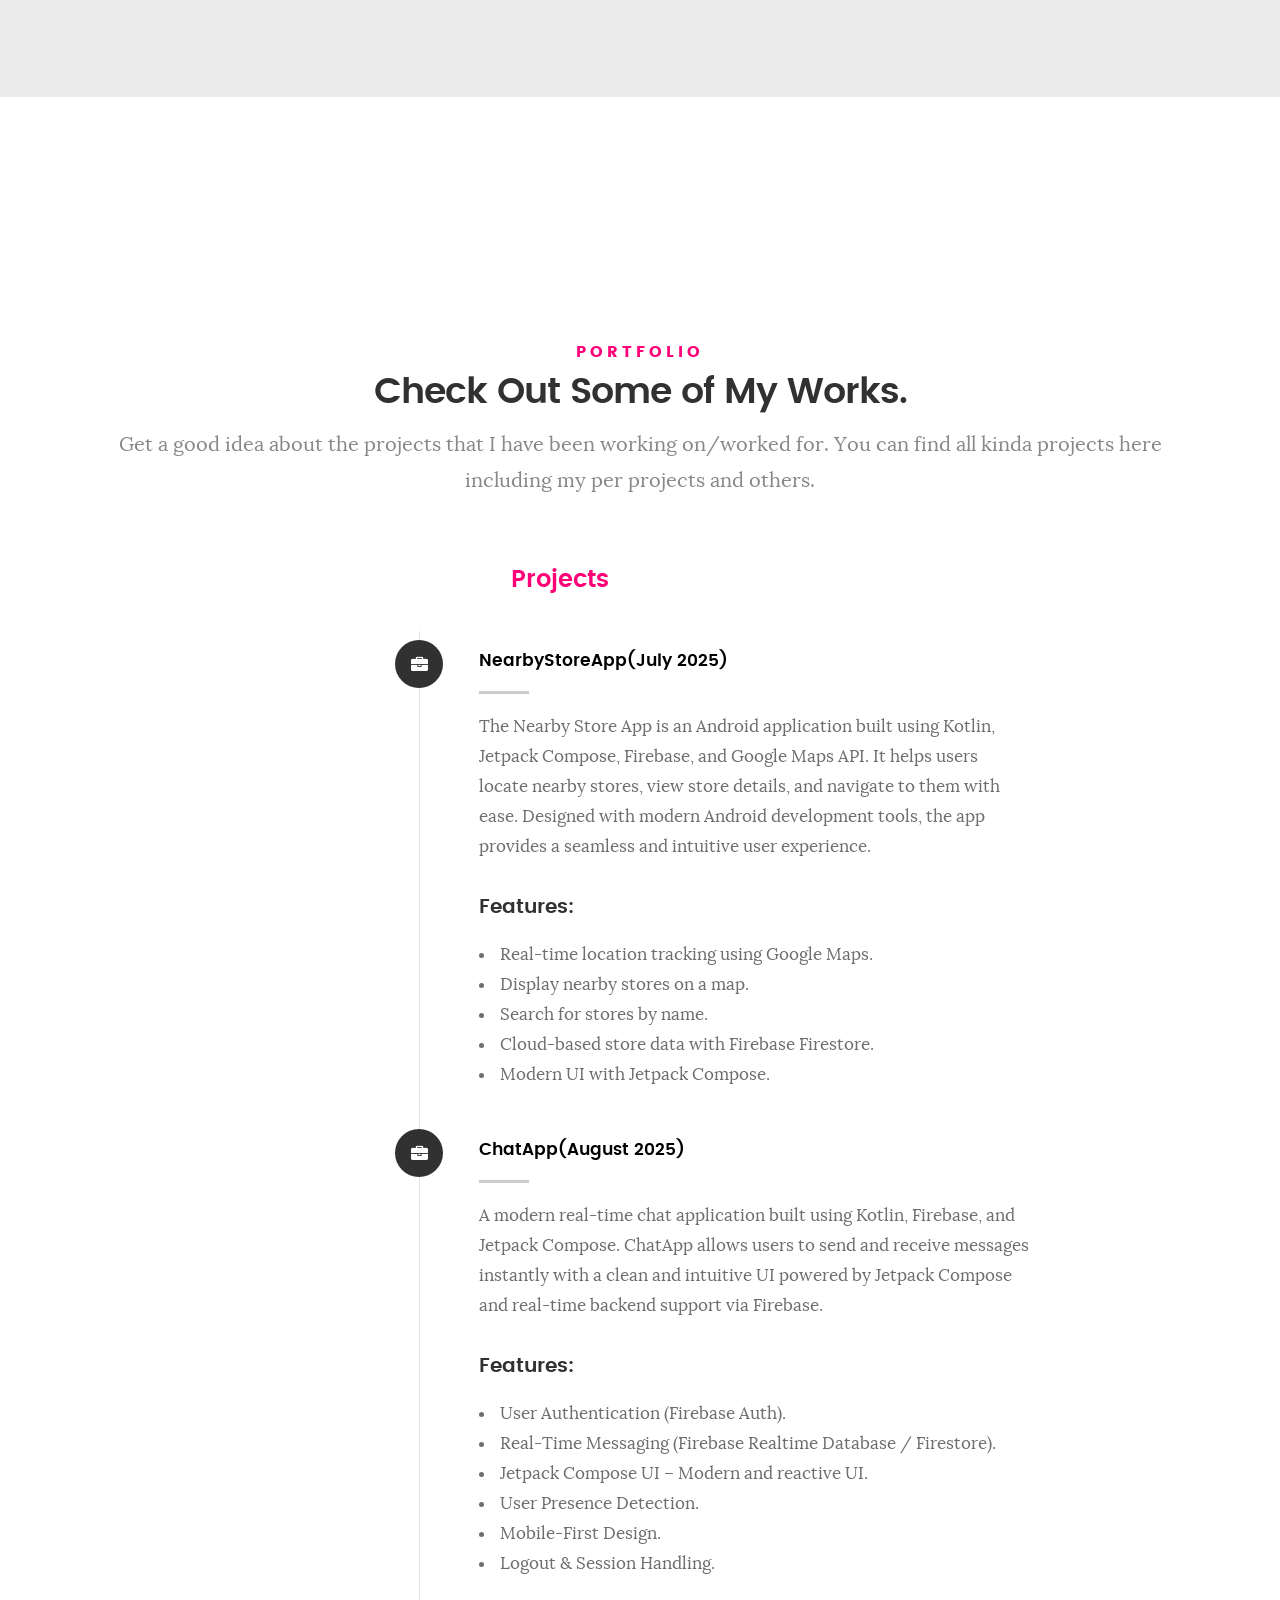
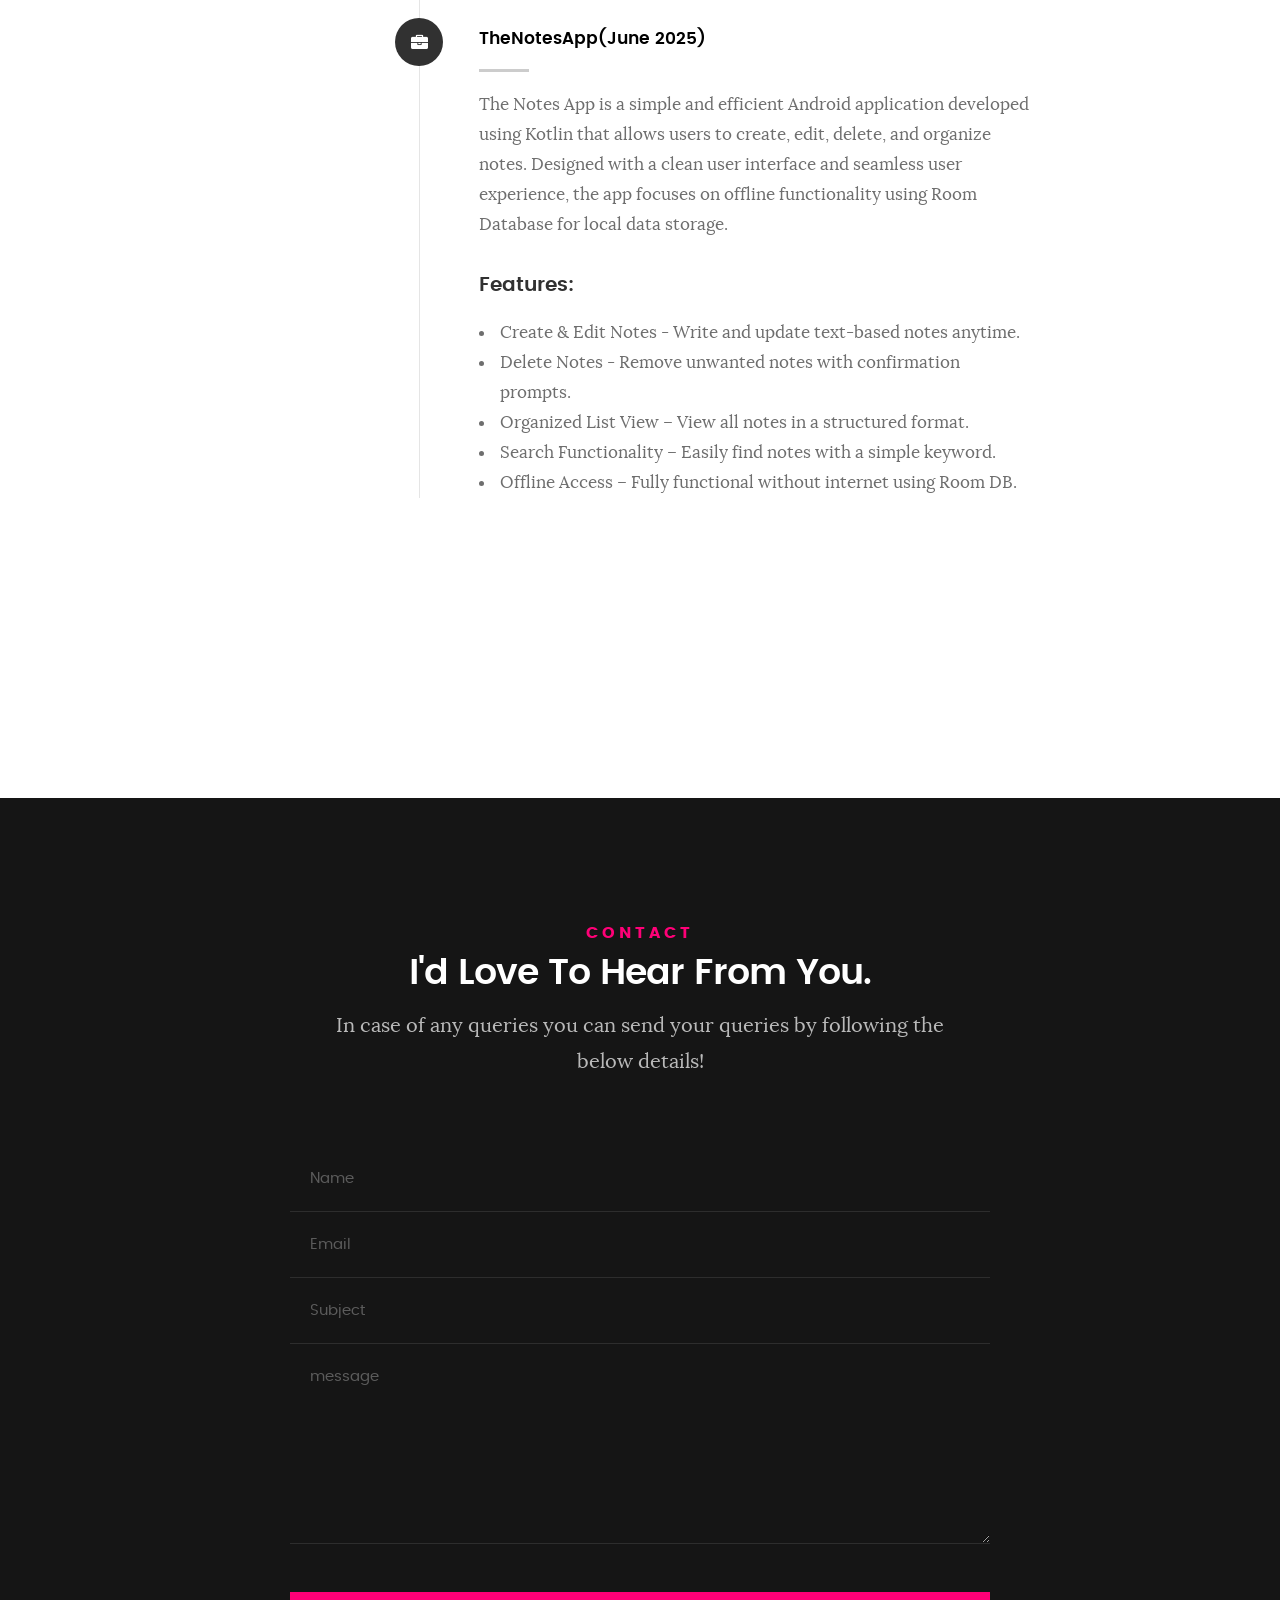
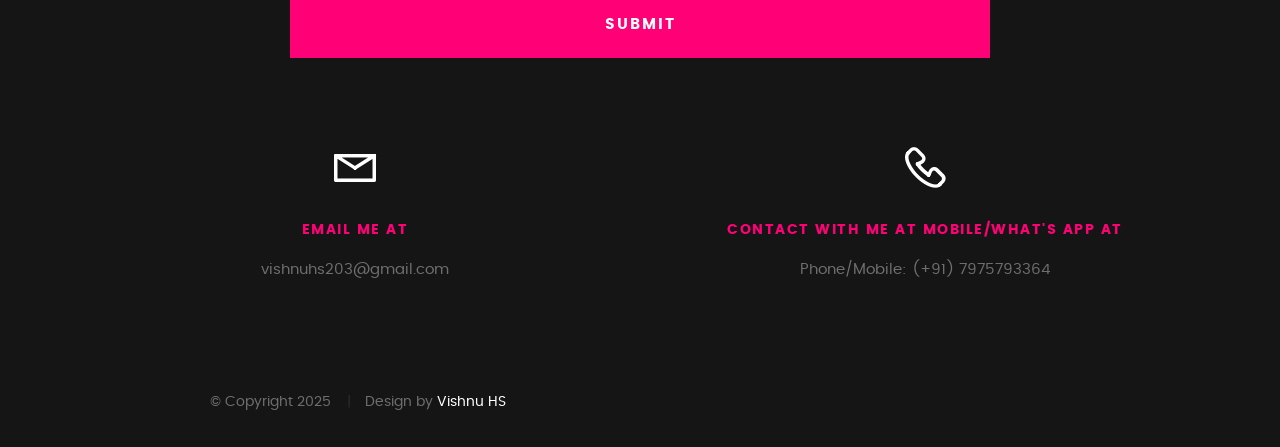
==== commit 27ea3b76: "Changed documentation" ====
--- a/index.html
+++ b/index.html
@@ -81,7 +81,7 @@
 
    			<div class="col-twelve">
 
-	   			<h5>Hello, this World.</h5>
+	   			<h5>Hello, World.</h5>
 	   			<h1>I'm Vishnu H S.</h1>
 
 	   			<p class="intro-position">
